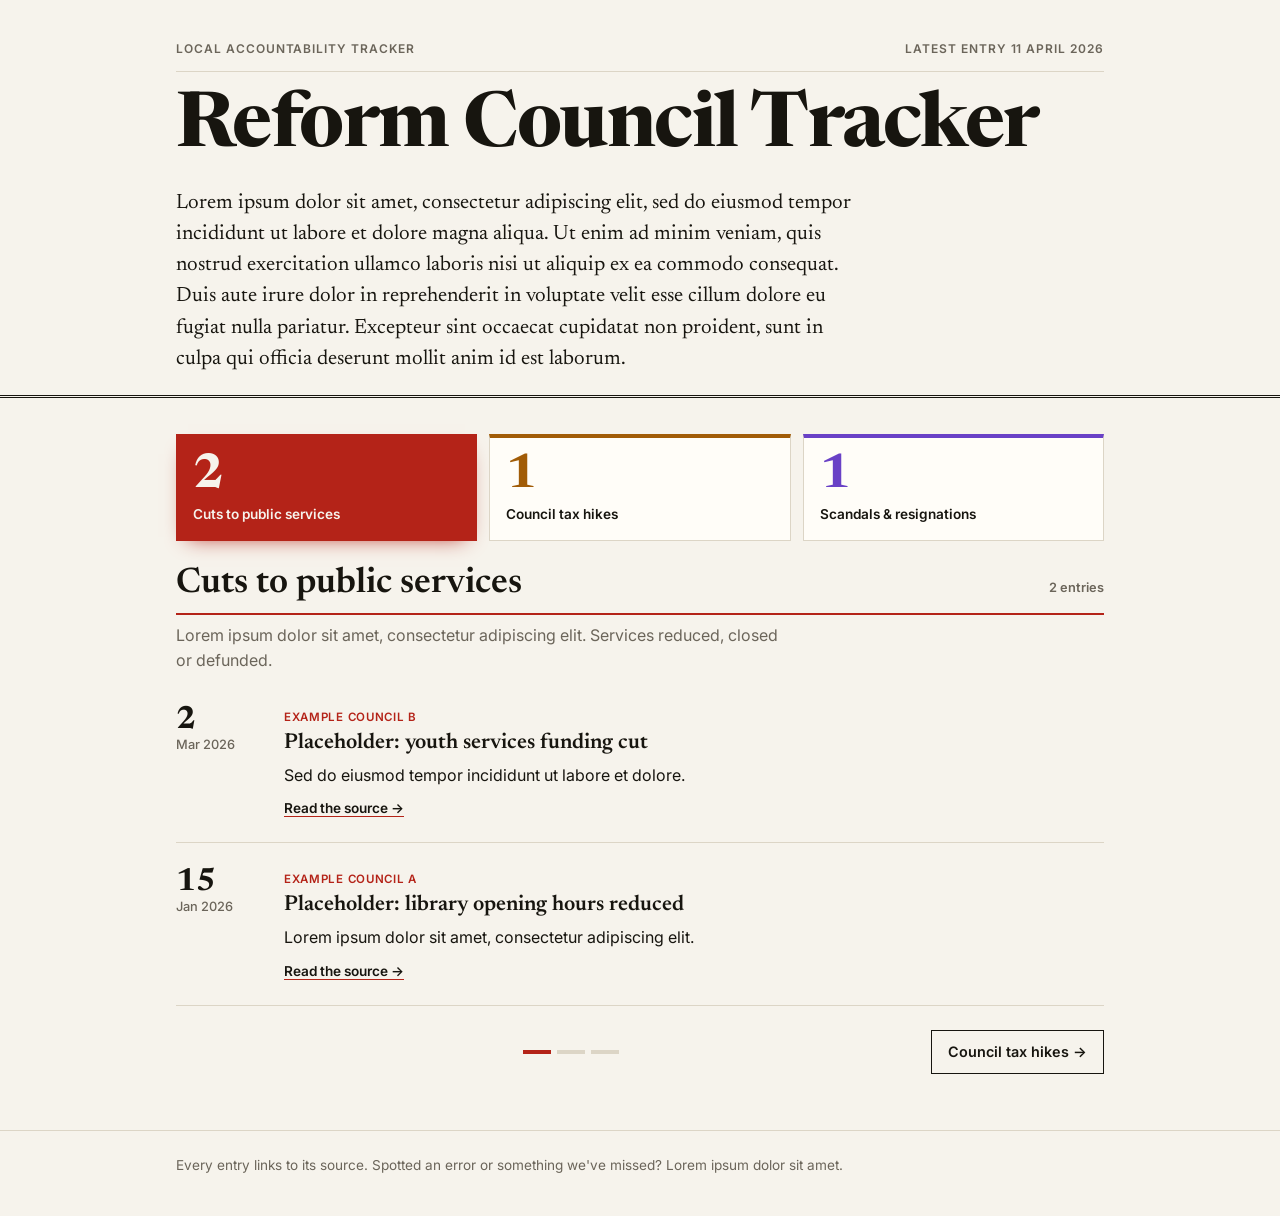
==== index.html @ 8f9bc6a5 "Add files via upload" ====
<!DOCTYPE html>
<html lang="en-GB">
<head>
  <meta charset="UTF-8">
  <meta name="viewport" content="width=device-width, initial-scale=1.0">
  <title>Reform Council Tracker</title>
  <meta name="description" content="Tracking decisions made by Reform-run councils across the UK.">
  <link rel="preconnect" href="https://fonts.googleapis.com">
  <link rel="preconnect" href="https://fonts.gstatic.com" crossorigin>
  <link href="https://fonts.googleapis.com/css2?family=Newsreader:opsz,wght@6..72,400;6..72,600;6..72,700&family=Inter:wght@400;500;600&display=swap" rel="stylesheet">
  <style>
    /* ---- Design tokens ------------------------------------------------- */
    :root {
      --paper:   #f6f3ec;
      --card:    #fffdf8;
      --ink:     #17150f;
      --muted:   #6b655a;
      --rule:    #dcd5c6;
      --cuts:    #b42318;
      --tax:     #a15c07;
      --scandal: #6941c6;
      --serif: 'Newsreader', Georgia, serif;
      --sans:  'Inter', system-ui, sans-serif;
      color-scheme: light;
    }
    @media (prefers-color-scheme: dark) {
      :root:not([data-theme="light"]) {
        --paper:   #13120f;
        --card:    #1c1a16;
        --ink:     #eeeae1;
        --muted:   #a39d90;
        --rule:    #34302a;
        --cuts:    #f97066;
        --tax:     #f5a524;
        --scandal: #a48afb;
        color-scheme: dark;
      }
    }
    :root[data-theme="dark"] {
      --paper:   #13120f;
      --card:    #1c1a16;
      --ink:     #eeeae1;
      --muted:   #a39d90;
      --rule:    #34302a;
      --cuts:    #f97066;
      --tax:     #f5a524;
      --scandal: #a48afb;
      color-scheme: dark;
    }

    /* ---- Base ---------------------------------------------------------- */
    * { box-sizing: border-box; }
    body {
      margin: 0;
      background: var(--paper);
      color: var(--ink);
      font-family: var(--sans);
      font-size: 16px;
      line-height: 1.55;
      -webkit-font-smoothing: antialiased;
    }
    a { color: inherit; }
    .wrap { max-width: 960px; margin: 0 auto; padding: 0 16px; }

    /* ---- Masthead & intro ---------------------------------------------- */
    .masthead {
      border-bottom: 3px double var(--ink);
      padding: 40px 0 20px;
    }
    .kicker {
      display: flex; justify-content: space-between; gap: 12px; flex-wrap: wrap;
      font-size: 0.75rem; font-weight: 600; letter-spacing: 0.08em; text-transform: uppercase;
      color: var(--muted);
      border-bottom: 1px solid var(--rule);
      padding-bottom: 12px; margin-bottom: 20px;
    }
    h1 {
      font-family: var(--serif);
      font-weight: 700;
      font-size: clamp(2.5rem, 8vw, 4.75rem);
      line-height: 0.95;
      letter-spacing: -0.02em;
      margin: 0;
    }
    .intro {
      font-family: var(--serif);
      font-size: clamp(1.1rem, 2.4vw, 1.3rem);
      line-height: 1.5;
      max-width: 62ch;
      margin: 24px 0 0;
    }

    /* ---- Section cards (tabs) ------------------------------------------ */
    #tracker { padding: 36px 0 56px; }
    .tabs {
      display: grid;
      grid-template-columns: repeat(3, 1fr);
      gap: 12px;
      margin-bottom: 24px;
    }
    .tab {
      --accent: var(--ink);
      appearance: none;
      text-align: left;
      font: inherit;
      color: var(--ink);
      background: var(--card);
      border: 1px solid var(--rule);
      border-top: 4px solid var(--accent);
      padding: 14px 16px 16px;
      cursor: pointer;
      transition: transform 0.15s ease, box-shadow 0.15s ease, background 0.15s ease;
    }
    .tab:hover { transform: translateY(-2px); }
    .tab:focus-visible { outline: 2px solid var(--accent); outline-offset: 2px; }
    .tab .count {
      display: block;
      font-family: var(--serif);
      font-size: clamp(2rem, 6vw, 3rem);
      font-weight: 700;
      line-height: 1;
      color: var(--accent);
    }
    .tab .label {
      display: block;
      margin-top: 6px;
      font-size: 0.85rem;
      font-weight: 600;
      line-height: 1.3;
    }
    .tab[aria-selected="true"] {
      background: var(--accent);
      border-color: var(--accent);
      color: var(--paper);
      box-shadow: 0 8px 20px -12px var(--accent);
    }
    .tab[aria-selected="true"] .count { color: var(--paper); }

    [data-section="cuts"]    { --accent: var(--cuts); }
    [data-section="tax"]     { --accent: var(--tax); }
    [data-section="scandal"] { --accent: var(--scandal); }

    /* ---- Slider -------------------------------------------------------- */
    .slider {
      overflow: hidden;
      transition: height 0.35s ease;
    }
    .track {
      display: flex;
      align-items: flex-start;
      transition: transform 0.45s cubic-bezier(0.22, 1, 0.36, 1);
    }
    .panel { flex: 0 0 100%; min-width: 0; }

    .panel-head {
      display: flex; align-items: baseline; justify-content: space-between; gap: 16px;
      border-bottom: 2px solid var(--accent);
      padding-bottom: 10px;
      margin-bottom: 8px;
    }
    .panel-head h2 {
      font-family: var(--serif);
      font-size: clamp(1.6rem, 4vw, 2.2rem);
      font-weight: 600;
      line-height: 1.1;
      margin: 0;
    }
    .panel-head .n {
      font-size: 0.8rem; font-weight: 600; color: var(--muted); white-space: nowrap;
    }
    .panel-desc { color: var(--muted); max-width: 62ch; margin: 0 0 8px; }

    /* ---- Entries ------------------------------------------------------- */
    .entries { list-style: none; padding: 0; margin: 0; }
    .entry {
      display: grid;
      grid-template-columns: 88px 1fr;
      gap: 20px;
      padding: 22px 0;
      border-bottom: 1px solid var(--rule);
    }
    .date { font-family: var(--serif); line-height: 1.1; }
    .date .d { display: block; font-size: 2rem; font-weight: 700; }
    .date .my { display: block; font-size: 0.8rem; color: var(--muted); font-family: var(--sans); font-weight: 500; }
    .tag {
      display: inline-block;
      font-size: 0.72rem; font-weight: 600; letter-spacing: 0.06em; text-transform: uppercase;
      color: var(--accent);
      margin-bottom: 4px;
    }
    .entry h3 {
      font-family: var(--serif);
      font-size: 1.35rem;
      font-weight: 600;
      line-height: 1.2;
      margin: 0 0 6px;
    }
    .entry p { margin: 0 0 8px; max-width: 62ch; }
    .source {
      font-size: 0.85rem; font-weight: 600;
      text-decoration: none;
      border-bottom: 1px solid var(--accent);
    }
    .source:hover { color: var(--accent); }
    .empty { color: var(--muted); font-style: italic; padding: 24px 0; }

    /* ---- Controls ------------------------------------------------------ */
    .controls {
      display: flex; justify-content: space-between; align-items: center; gap: 12px;
      margin-top: 24px;
    }
    .nav {
      appearance: none; font: inherit; font-size: 0.9rem; font-weight: 600;
      color: var(--ink); background: none;
      border: 1px solid var(--ink);
      padding: 10px 16px;
      cursor: pointer;
      max-width: 40%;
      white-space: nowrap; overflow: hidden; text-overflow: ellipsis;
      transition: background 0.15s ease, color 0.15s ease;
    }
    .nav:hover:not(:disabled) { background: var(--ink); color: var(--paper); }
    .nav:disabled { visibility: hidden; }
    .dots { display: flex; gap: 6px; }
    .dots span { width: 28px; height: 4px; background: var(--rule); transition: background 0.2s ease; }
    .dots span.active { background: var(--accent); }

    /* ---- Footer -------------------------------------------------------- */
    footer {
      border-top: 1px solid var(--rule);
      padding: 24px 0 40px;
      font-size: 0.85rem;
      color: var(--muted);
    }

    /* ---- Small screens ------------------------------------------------- */
    @media (max-width: 600px) {
      .masthead { padding-top: 24px; }
      .tabs { gap: 8px; }
      .tab { padding: 10px 10px 12px; }
      .tab .label { font-size: 0.75rem; }
      .entry { grid-template-columns: 1fr; gap: 6px; }
      .date .d, .date .my { display: inline; font-size: 0.8rem; font-family: var(--sans); font-weight: 600; color: var(--muted); }
      .date .d { margin-right: 0.25em; }
      .nav { font-size: 0.8rem; padding: 8px 12px; }
    }

    @media (prefers-reduced-motion: reduce) {
      .track, .slider, .tab { transition: none; }
    }
  </style>
</head>
<body>

  <header class="masthead">
    <div class="wrap">
      <div class="kicker">
        <span>Local accountability tracker</span>
        <span id="updated"></span>
      </div>
      <h1>Reform Council Tracker</h1>
      <p class="intro">Lorem ipsum dolor sit amet, consectetur adipiscing elit, sed do eiusmod tempor incididunt ut labore et dolore magna aliqua. Ut enim ad minim veniam, quis nostrud exercitation ullamco laboris nisi ut aliquip ex ea commodo consequat. Duis aute irure dolor in reprehenderit in voluptate velit esse cillum dolore eu fugiat nulla pariatur. Excepteur sint occaecat cupidatat non proident, sunt in culpa qui officia deserunt mollit anim id est laborum.</p>
    </div>
  </header>

  <main id="tracker">
    <div class="wrap">
      <div class="tabs" role="tablist" aria-label="Tracker categories"></div>

      <div class="slider" aria-live="polite">
        <div class="track"></div>
      </div>

      <div class="controls">
        <button type="button" class="nav" id="prev"></button>
        <div class="dots" aria-hidden="true"></div>
        <button type="button" class="nav" id="next"></button>
      </div>
    </div>
  </main>

  <footer>
    <div class="wrap">
      Every entry links to its source. Spotted an error or something we've missed? Lorem ipsum dolor sit amet.
    </div>
  </footer>

  <script src="data.js"></script>
  <script>
    // ---- Rendering --------------------------------------------------------
    const tabsEl   = document.querySelector('.tabs');
    const sliderEl = document.querySelector('.slider');
    const trackEl  = document.querySelector('.track');
    const dotsEl   = document.querySelector('.dots');
    const prevBtn  = document.getElementById('prev');
    const nextBtn  = document.getElementById('next');

    const parseDate = d => new Date(d + 'T00:00:00');
    const fmtDate = d => parseDate(d).toLocaleDateString('en-GB', { day: 'numeric', month: 'long', year: 'numeric' });
    const esc = s => String(s).replace(/[&<>"']/g, c => ({ '&':'&amp;','<':'&lt;','>':'&gt;','"':'&quot;',"'":'&#39;' }[c]));

    // "Latest entry" date in the masthead
    const allDates = SECTIONS.flatMap(s => s.entries.map(e => e.date)).sort();
    if (allDates.length) document.getElementById('updated').textContent = `Latest entry ${fmtDate(allDates.at(-1))}`;

    SECTIONS.forEach((s, i) => {
      const tab = document.createElement('button');
      tab.type = 'button';
      tab.className = 'tab';
      tab.role = 'tab';
      tab.id = `tab-${s.id}`;
      tab.dataset.section = s.id;
      tab.setAttribute('aria-controls', `panel-${s.id}`);
      tab.innerHTML = `<span class="count">${s.entries.length}</span><span class="label">${esc(s.label)}</span>`;
      tab.addEventListener('click', () => goTo(i));
      tabsEl.appendChild(tab);

      const sorted = [...s.entries].sort((a, b) => b.date.localeCompare(a.date));
      const panel = document.createElement('section');
      panel.className = 'panel';
      panel.role = 'tabpanel';
      panel.id = `panel-${s.id}`;
      panel.dataset.section = s.id;
      panel.setAttribute('aria-labelledby', tab.id);
      panel.innerHTML = `
        <div class="panel-head">
          <h2>${esc(s.label)}</h2>
          <span class="n">${s.entries.length} ${s.entries.length === 1 ? 'entry' : 'entries'}</span>
        </div>
        ${s.description ? `<p class="panel-desc">${esc(s.description)}</p>` : ''}
        ${sorted.length ? `<ul class="entries">${sorted.map(e => {
          const d = parseDate(e.date);
          return `
          <li class="entry">
            <time class="date" datetime="${esc(e.date)}">
              <span class="d">${d.getDate()}</span>
              <span class="my">${d.toLocaleDateString('en-GB', { month: 'short', year: 'numeric' })}</span>
            </time>
            <div>
              <span class="tag">${esc(e.council)}</span>
              <h3>${esc(e.title)}</h3>
              <p>${esc(e.summary)}</p>
              ${e.source ? `<a class="source" href="${esc(e.source)}" target="_blank" rel="noopener">Read the source &rarr;</a>` : ''}
            </div>
          </li>`;
        }).join('')}</ul>` : '<p class="empty">No entries yet.</p>'}
      `;
      trackEl.appendChild(panel);

      dotsEl.appendChild(document.createElement('span'));
    });

    // ---- Slider logic -----------------------------------------------------
    let current = 0;

    // Size the slider to the visible panel so short sections don't leave a gap
    function fitHeight() {
      sliderEl.style.height = trackEl.children[current].offsetHeight + 'px';
    }

    function goTo(i, { scroll = false } = {}) {
      current = Math.max(0, Math.min(SECTIONS.length - 1, i));
      const s = SECTIONS[current];
      trackEl.style.transform = `translateX(-${current * 100}%)`;
      document.querySelector('.controls').dataset.section = s.id;

      [...tabsEl.children].forEach((t, j) => {
        t.setAttribute('aria-selected', j === current);
        t.tabIndex = j === current ? 0 : -1;
      });
      [...trackEl.children].forEach((p, j) => p.inert = j !== current);
      [...dotsEl.children].forEach((d, j) => d.classList.toggle('active', j === current));

      const prev = SECTIONS[current - 1], next = SECTIONS[current + 1];
      prevBtn.disabled = !prev;
      nextBtn.disabled = !next;
      prevBtn.innerHTML = prev ? `&larr; ${esc(prev.label)}` : '';
      nextBtn.innerHTML = next ? `${esc(next.label)} &rarr;` : '';

      fitHeight();
      if (scroll) tabsEl.scrollIntoView({ behavior: 'smooth', block: 'start' });
      history.replaceState(null, '', `#${s.id}`);
    }

    prevBtn.addEventListener('click', () => goTo(current - 1, { scroll: true }));
    nextBtn.addEventListener('click', () => goTo(current + 1, { scroll: true }));
    // Re-fit whenever any panel changes size (window resize, fonts loading, etc.)
    const ro = new ResizeObserver(fitHeight);
    [...trackEl.children].forEach(p => ro.observe(p));

    // Arrow keys when focus is on the tabs
    tabsEl.addEventListener('keydown', e => {
      if (e.key === 'ArrowRight') { goTo(current + 1); tabsEl.children[current].focus(); }
      if (e.key === 'ArrowLeft')  { goTo(current - 1); tabsEl.children[current].focus(); }
    });

    // Touch swipe (ignores mostly-vertical gestures so scrolling still works)
    let startX = null, startY = null;
    trackEl.addEventListener('touchstart', e => {
      startX = e.touches[0].clientX; startY = e.touches[0].clientY;
    }, { passive: true });
    trackEl.addEventListener('touchend', e => {
      if (startX === null) return;
      const dx = e.changedTouches[0].clientX - startX;
      const dy = e.changedTouches[0].clientY - startY;
      if (Math.abs(dx) > 50 && Math.abs(dx) > Math.abs(dy)) goTo(current + (dx < 0 ? 1 : -1));
      startX = null;
    });

    // Deep link support: index.html#tax opens that section
    const start = SECTIONS.findIndex(s => s.id === location.hash.slice(1));
    goTo(start === -1 ? 0 : start);
  </script>
</body>
</html>
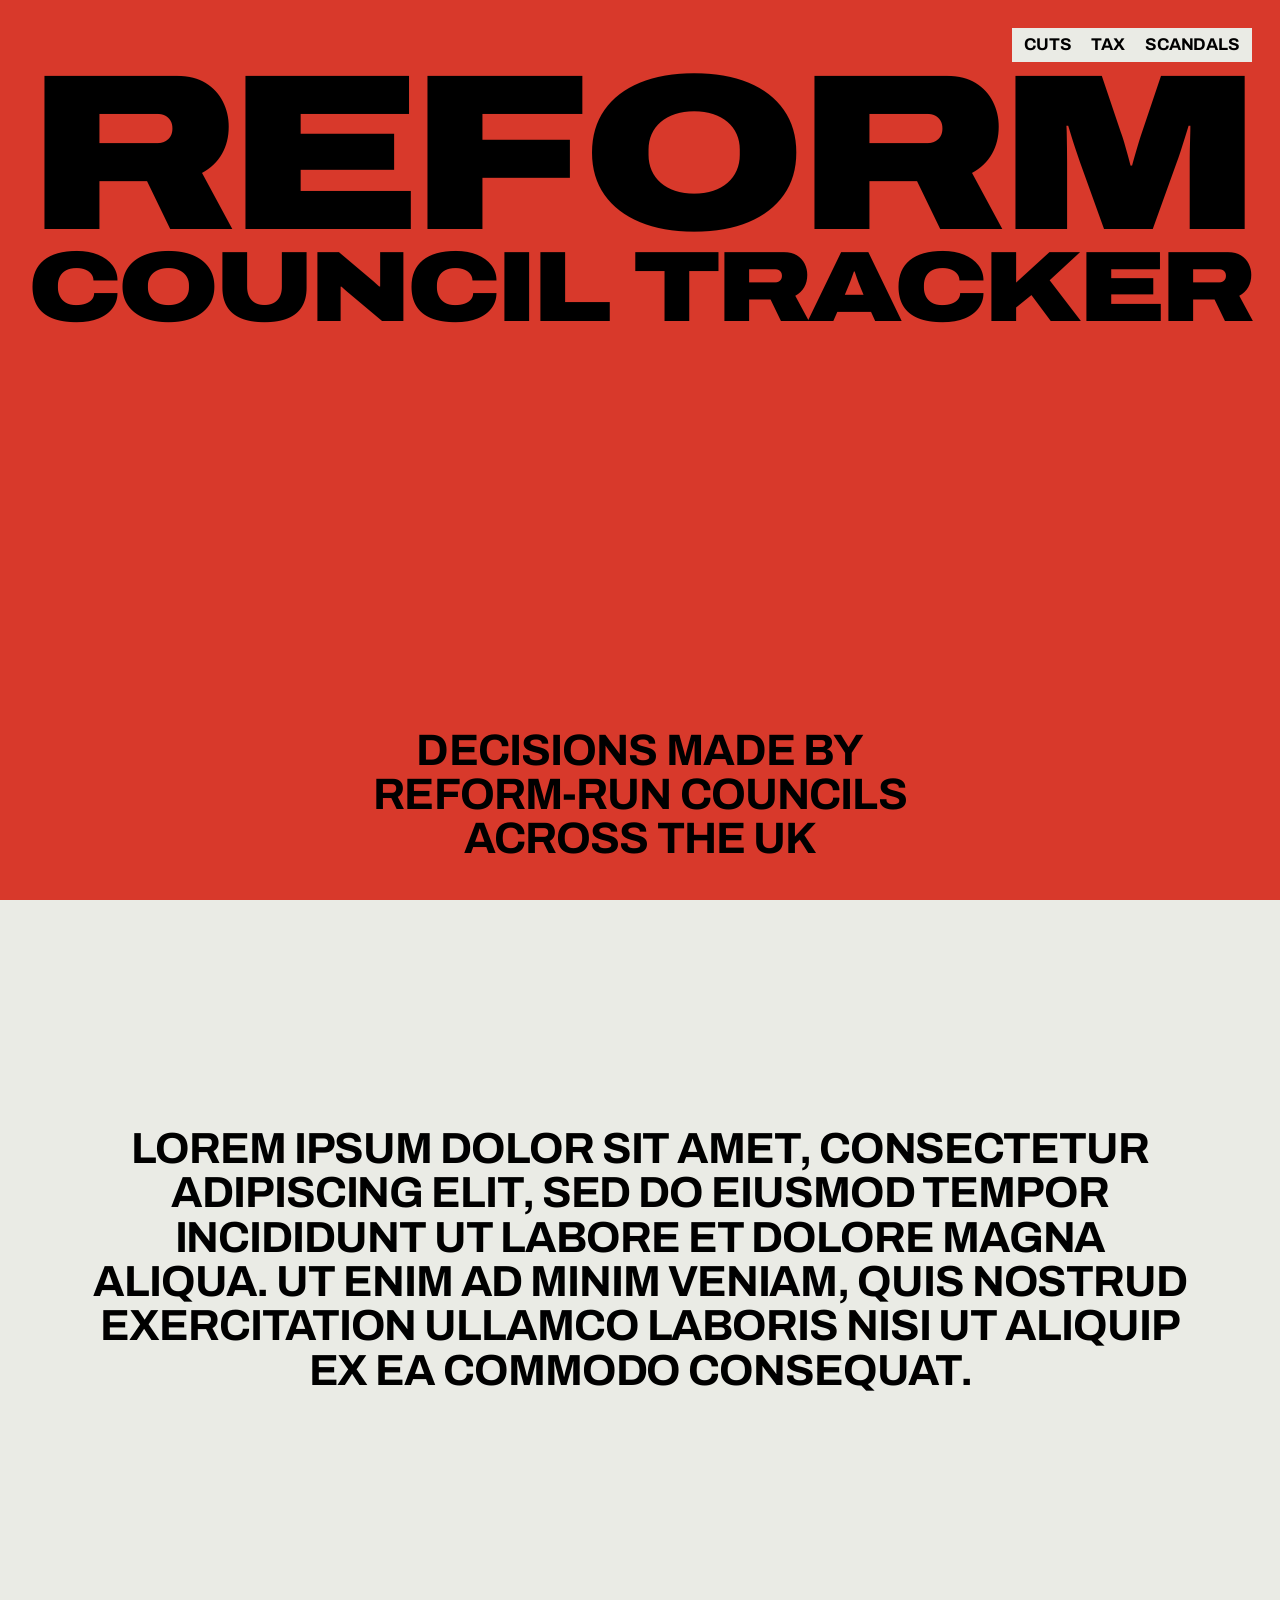
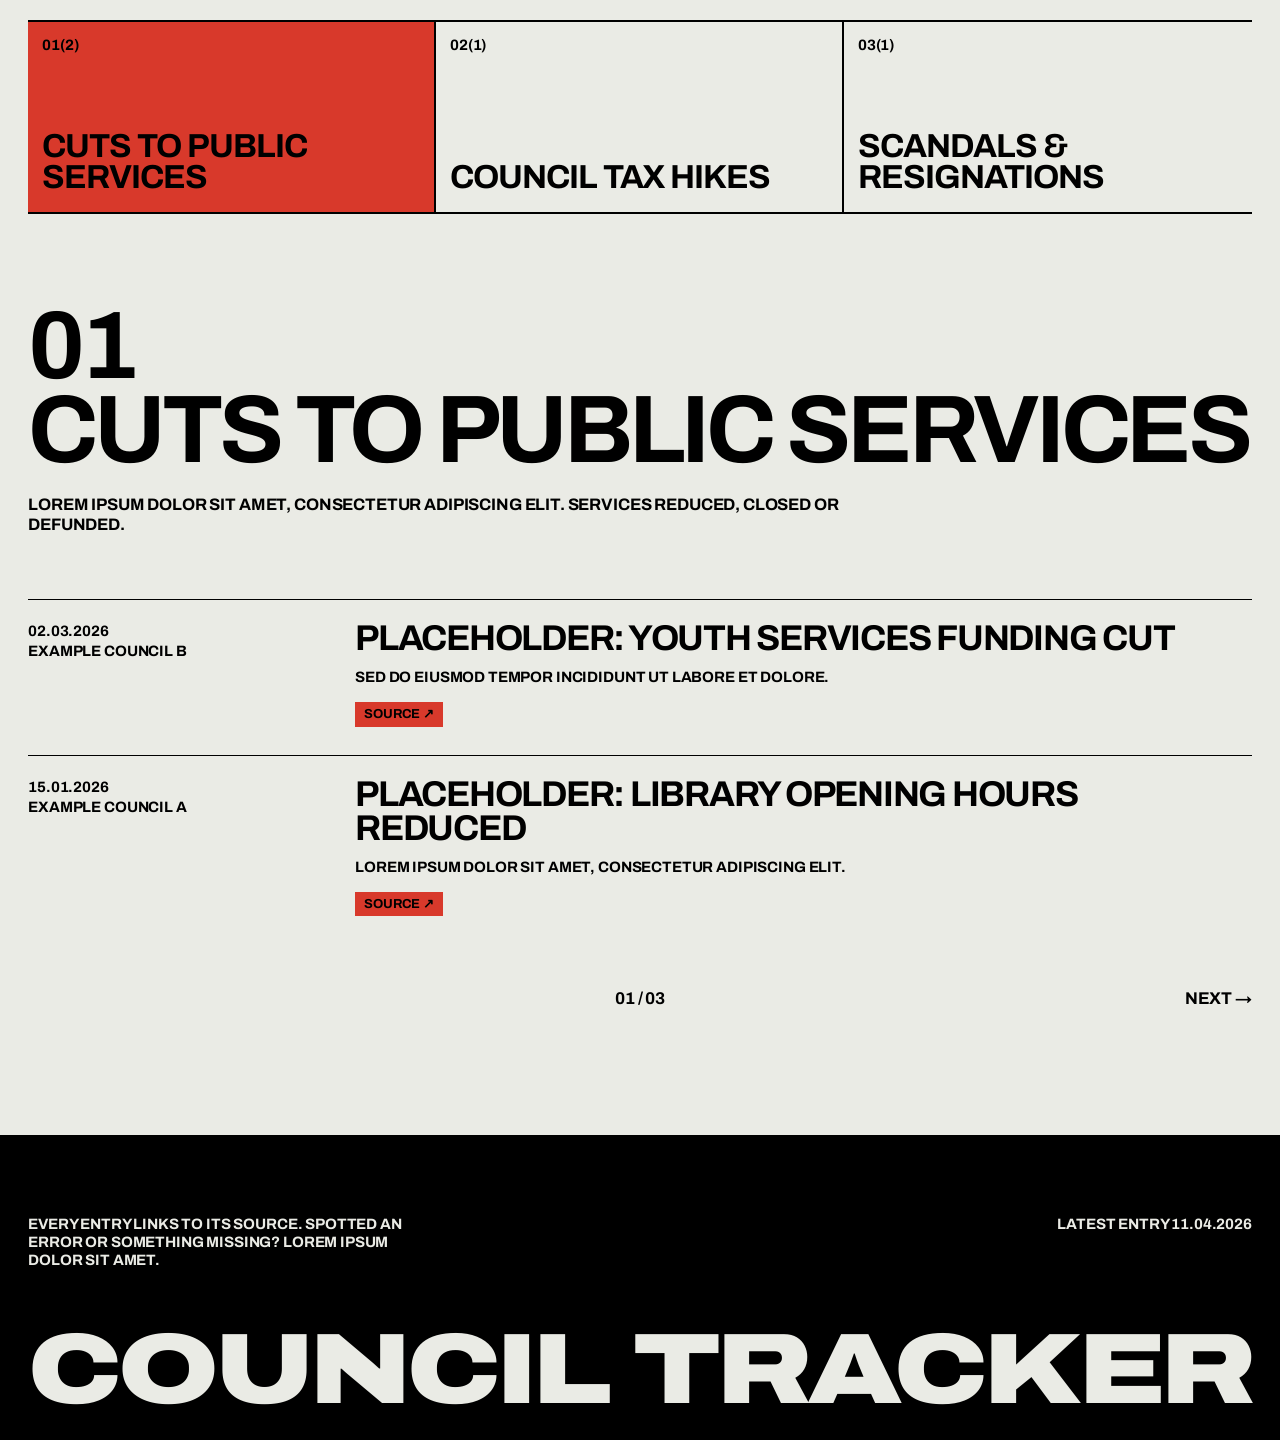
==== commit 2bc21f66: "Add files via upload" ====
--- a/index.html
+++ b/index.html
@@ -7,303 +7,294 @@
   <meta name="description" content="Tracking decisions made by Reform-run councils across the UK.">
   <link rel="preconnect" href="https://fonts.googleapis.com">
   <link rel="preconnect" href="https://fonts.gstatic.com" crossorigin>
-  <link href="https://fonts.googleapis.com/css2?family=Newsreader:opsz,wght@6..72,400;6..72,600;6..72,700&family=Inter:wght@400;500;600&display=swap" rel="stylesheet">
+  <link href="https://fonts.googleapis.com/css2?family=Archivo:wdth,wght@100..125,500..900&display=swap" rel="stylesheet">
   <style>
-    /* ---- Design tokens ------------------------------------------------- */
     :root {
-      --paper:   #f6f3ec;
-      --card:    #fffdf8;
-      --ink:     #17150f;
-      --muted:   #6b655a;
-      --rule:    #dcd5c6;
-      --cuts:    #b42318;
-      --tax:     #a15c07;
-      --scandal: #6941c6;
-      --serif: 'Newsreader', Georgia, serif;
-      --sans:  'Inter', system-ui, sans-serif;
-      color-scheme: light;
-    }
-    @media (prefers-color-scheme: dark) {
-      :root:not([data-theme="light"]) {
-        --paper:   #13120f;
-        --card:    #1c1a16;
-        --ink:     #eeeae1;
-        --muted:   #a39d90;
-        --rule:    #34302a;
-        --cuts:    #f97066;
-        --tax:     #f5a524;
-        --scandal: #a48afb;
-        color-scheme: dark;
-      }
-    }
-    :root[data-theme="dark"] {
-      --paper:   #13120f;
-      --card:    #1c1a16;
-      --ink:     #eeeae1;
-      --muted:   #a39d90;
-      --rule:    #34302a;
-      --cuts:    #f97066;
-      --tax:     #f5a524;
-      --scandal: #a48afb;
-      color-scheme: dark;
-    }
-
-    /* ---- Base ---------------------------------------------------------- */
+      --bg:     #eaebe5;
+      --ink:    #000;
+      --red:    #d8392b;
+      --yellow: #ecec3c;
+      --font:   'Archivo', Arial, Helvetica, sans-serif;
+      --pad:    clamp(16px, 2.2vw, 32px);
+    }
+
     * { box-sizing: border-box; }
+    html { scroll-behavior: smooth; }
     body {
       margin: 0;
-      background: var(--paper);
+      background: var(--bg);
       color: var(--ink);
-      font-family: var(--sans);
-      font-size: 16px;
-      line-height: 1.55;
+      font-family: var(--font);
+      font-weight: 700;
+      font-size: 15px;
+      line-height: 1.2;
+      text-transform: uppercase;
+      letter-spacing: -0.01em;
       -webkit-font-smoothing: antialiased;
     }
-    a { color: inherit; }
-    .wrap { max-width: 960px; margin: 0 auto; padding: 0 16px; }
-
-    /* ---- Masthead & intro ---------------------------------------------- */
-    .masthead {
-      border-bottom: 3px double var(--ink);
-      padding: 40px 0 20px;
-    }
-    .kicker {
-      display: flex; justify-content: space-between; gap: 12px; flex-wrap: wrap;
-      font-size: 0.75rem; font-weight: 600; letter-spacing: 0.08em; text-transform: uppercase;
-      color: var(--muted);
-      border-bottom: 1px solid var(--rule);
-      padding-bottom: 12px; margin-bottom: 20px;
-    }
-    h1 {
-      font-family: var(--serif);
-      font-weight: 700;
-      font-size: clamp(2.5rem, 8vw, 4.75rem);
-      line-height: 0.95;
+    a { color: inherit; text-decoration: none; }
+    button { font: inherit; text-transform: inherit; letter-spacing: inherit; color: inherit; }
+    p { margin: 0; }
+
+    /* Fit-to-width headline text (sized by JS) */
+    .fit { display: block; white-space: nowrap; line-height: 0.82; letter-spacing: -0.04em; }
+    .fit span { display: inline-block; }
+
+    /* ---- Fixed nav ----------------------------------------------------- */
+    .nav {
+      position: fixed; top: var(--pad); right: var(--pad); z-index: 10;
+      display: flex; gap: 20px;
+      font-size: 17px;
+      background: var(--bg);
+      padding: 7px 12px 6px;
+    }
+    .nav a:hover { text-decoration: underline; text-underline-offset: 3px; }
+
+    /* ---- Hero ---------------------------------------------------------- */
+    .hero {
+      min-height: 100svh;
+      background: var(--red);
+      display: flex; flex-direction: column; justify-content: space-between;
+      padding: var(--pad);
+      padding-top: calc(var(--pad) + 36px);
+    }
+    .hero h1 {
+      margin: 0;
+      font-weight: 900;
+      font-stretch: 125%;
+    }
+    .hero .tagline {
+      text-align: center;
+      font-size: clamp(22px, 3.6vw, 44px);
+      line-height: 1;
       letter-spacing: -0.02em;
-      margin: 0;
-    }
+      padding-bottom: 12px;
+      max-width: 16em; margin: 0 auto;
+      text-wrap: balance;
+    }
+    .hero .narrow { display: none; }
+
+    /* ---- Intro --------------------------------------------------------- */
     .intro {
-      font-family: var(--serif);
-      font-size: clamp(1.1rem, 2.4vw, 1.3rem);
-      line-height: 1.5;
-      max-width: 62ch;
-      margin: 24px 0 0;
-    }
-
-    /* ---- Section cards (tabs) ------------------------------------------ */
-    #tracker { padding: 36px 0 56px; }
+      min-height: 80svh;
+      display: flex; align-items: center; justify-content: center;
+      padding: 120px var(--pad);
+    }
+    .intro p {
+      max-width: 1100px;
+      text-align: center;
+      font-size: clamp(22px, 3.4vw, 46px);
+      line-height: 1.02;
+      letter-spacing: -0.025em;
+    }
+
+    /* ---- Tracker tabs -------------------------------------------------- */
+    #tracker { padding: 0 var(--pad) 120px; scroll-margin-top: 80px; }
     .tabs {
       display: grid;
       grid-template-columns: repeat(3, 1fr);
-      gap: 12px;
-      margin-bottom: 24px;
+      border-top: 2px solid var(--ink);
     }
     .tab {
-      --accent: var(--ink);
-      appearance: none;
+      appearance: none; background: none; border: 0; cursor: pointer;
       text-align: left;
-      font: inherit;
-      color: var(--ink);
-      background: var(--card);
-      border: 1px solid var(--rule);
-      border-top: 4px solid var(--accent);
-      padding: 14px 16px 16px;
-      cursor: pointer;
-      transition: transform 0.15s ease, box-shadow 0.15s ease, background 0.15s ease;
-    }
-    .tab:hover { transform: translateY(-2px); }
-    .tab:focus-visible { outline: 2px solid var(--accent); outline-offset: 2px; }
-    .tab .count {
-      display: block;
-      font-family: var(--serif);
-      font-size: clamp(2rem, 6vw, 3rem);
+      padding: 14px 14px 18px;
+      border-right: 2px solid var(--ink);
+      display: flex; flex-direction: column; justify-content: space-between; gap: 40px;
+      min-height: 190px;
+      transition: background 0.2s ease, color 0.2s ease;
+    }
+    .tab:last-child { border-right: 0; }
+    .tab .top { display: flex; justify-content: space-between; font-size: 15px; }
+    .tab .label {
+      font-size: clamp(22px, 2.6vw, 38px);
+      line-height: 0.95;
+      letter-spacing: -0.03em;
+    }
+    .tab:hover { background: rgba(0,0,0,0.06); }
+    .tab:focus-visible { outline: 2px solid var(--ink); outline-offset: -6px; }
+    .tab[aria-selected="true"] { background: var(--accent); color: var(--on-accent); }
+
+    [data-section="cuts"]    { --accent: var(--red);    --on-accent: var(--ink); }
+    [data-section="tax"]     { --accent: var(--yellow); --on-accent: var(--ink); }
+    [data-section="scandal"] { --accent: var(--ink);    --on-accent: var(--bg); }
+
+    /* ---- Slider -------------------------------------------------------- */
+    .slider { overflow: hidden; border-top: 2px solid var(--ink); transition: height 0.4s ease; }
+    .track { display: flex; align-items: flex-start; transition: transform 0.6s cubic-bezier(0.7, 0, 0.2, 1); }
+    .panel { flex: 0 0 100%; min-width: 0; padding-top: 90px; }
+
+    .panel-head { margin-bottom: 64px; }
+    .panel-head .num, .panel-head h2 {
+      font-size: clamp(48px, 7.5vw, 112px);
+      line-height: 0.88;
+      letter-spacing: -0.045em;
+      margin: 0;
       font-weight: 700;
-      line-height: 1;
-      color: var(--accent);
-    }
-    .tab .label {
-      display: block;
-      margin-top: 6px;
-      font-size: 0.85rem;
-      font-weight: 600;
-      line-height: 1.3;
-    }
-    .tab[aria-selected="true"] {
-      background: var(--accent);
-      border-color: var(--accent);
-      color: var(--paper);
-      box-shadow: 0 8px 20px -12px var(--accent);
-    }
-    .tab[aria-selected="true"] .count { color: var(--paper); }
-
-    [data-section="cuts"]    { --accent: var(--cuts); }
-    [data-section="tax"]     { --accent: var(--tax); }
-    [data-section="scandal"] { --accent: var(--scandal); }
-
-    /* ---- Slider -------------------------------------------------------- */
-    .slider {
-      overflow: hidden;
-      transition: height 0.35s ease;
-    }
-    .track {
-      display: flex;
-      align-items: flex-start;
-      transition: transform 0.45s cubic-bezier(0.22, 1, 0.36, 1);
-    }
-    .panel { flex: 0 0 100%; min-width: 0; }
-
-    .panel-head {
-      display: flex; align-items: baseline; justify-content: space-between; gap: 16px;
-      border-bottom: 2px solid var(--accent);
-      padding-bottom: 10px;
-      margin-bottom: 8px;
-    }
-    .panel-head h2 {
-      font-family: var(--serif);
-      font-size: clamp(1.6rem, 4vw, 2.2rem);
-      font-weight: 600;
-      line-height: 1.1;
-      margin: 0;
-    }
-    .panel-head .n {
-      font-size: 0.8rem; font-weight: 600; color: var(--muted); white-space: nowrap;
-    }
-    .panel-desc { color: var(--muted); max-width: 62ch; margin: 0 0 8px; }
+    }
+    .panel-desc { margin-top: 22px; max-width: 900px; font-size: clamp(15px, 1.3vw, 18px); }
 
     /* ---- Entries ------------------------------------------------------- */
-    .entries { list-style: none; padding: 0; margin: 0; }
+    .entries { list-style: none; margin: 0; padding: 0; }
     .entry {
       display: grid;
-      grid-template-columns: 88px 1fr;
-      gap: 20px;
-      padding: 22px 0;
-      border-bottom: 1px solid var(--rule);
-    }
-    .date { font-family: var(--serif); line-height: 1.1; }
-    .date .d { display: block; font-size: 2rem; font-weight: 700; }
-    .date .my { display: block; font-size: 0.8rem; color: var(--muted); font-family: var(--sans); font-weight: 500; }
-    .tag {
+      grid-template-columns: 1fr 3fr;
+      gap: var(--pad);
+      padding: 22px 0 28px;
+      border-top: 1px solid var(--ink);
+    }
+    .entry:last-child { border-bottom: 1px solid var(--ink); }
+    .meta { display: flex; flex-direction: column; gap: 2px; font-size: 15px; }
+    .entry h3 {
+      margin: 0 0 12px;
+      font-size: clamp(24px, 2.8vw, 42px);
+      line-height: 0.95;
+      letter-spacing: -0.035em;
+      font-weight: 700;
+    }
+    .entry p { max-width: 70ch; font-size: 15px; margin-bottom: 16px; }
+    .source {
       display: inline-block;
-      font-size: 0.72rem; font-weight: 600; letter-spacing: 0.06em; text-transform: uppercase;
-      color: var(--accent);
-      margin-bottom: 4px;
-    }
-    .entry h3 {
-      font-family: var(--serif);
-      font-size: 1.35rem;
-      font-weight: 600;
-      line-height: 1.2;
-      margin: 0 0 6px;
-    }
-    .entry p { margin: 0 0 8px; max-width: 62ch; }
-    .source {
-      font-size: 0.85rem; font-weight: 600;
-      text-decoration: none;
-      border-bottom: 1px solid var(--accent);
-    }
-    .source:hover { color: var(--accent); }
-    .empty { color: var(--muted); font-style: italic; padding: 24px 0; }
+      font-size: 13px;
+      background: var(--accent); color: var(--on-accent);
+      padding: 5px 9px 4px;
+    }
+    .source:hover { background: var(--ink); color: var(--bg); }
+    .empty { padding: 28px 0; border-top: 1px solid var(--ink); }
 
     /* ---- Controls ------------------------------------------------------ */
     .controls {
-      display: flex; justify-content: space-between; align-items: center; gap: 12px;
-      margin-top: 24px;
-    }
-    .nav {
-      appearance: none; font: inherit; font-size: 0.9rem; font-weight: 600;
-      color: var(--ink); background: none;
-      border: 1px solid var(--ink);
-      padding: 10px 16px;
-      cursor: pointer;
-      max-width: 40%;
-      white-space: nowrap; overflow: hidden; text-overflow: ellipsis;
-      transition: background 0.15s ease, color 0.15s ease;
-    }
-    .nav:hover:not(:disabled) { background: var(--ink); color: var(--paper); }
-    .nav:disabled { visibility: hidden; }
-    .dots { display: flex; gap: 6px; }
-    .dots span { width: 28px; height: 4px; background: var(--rule); transition: background 0.2s ease; }
-    .dots span.active { background: var(--accent); }
+      display: grid; grid-template-columns: 1fr auto 1fr; align-items: center;
+      margin-top: 40px;
+      font-size: 17px;
+    }
+    .controls button { appearance: none; background: none; border: 0; padding: 6px 0; cursor: pointer; }
+    .controls button:hover:not(:disabled) { text-decoration: underline; text-underline-offset: 3px; }
+    .controls button:disabled { visibility: hidden; }
+    #prev { justify-self: start; }
+    #next { justify-self: end; }
+    .counter { font-variant-numeric: tabular-nums; }
 
     /* ---- Footer -------------------------------------------------------- */
     footer {
-      border-top: 1px solid var(--rule);
-      padding: 24px 0 40px;
-      font-size: 0.85rem;
-      color: var(--muted);
-    }
+      background: var(--ink); color: var(--bg);
+      padding: var(--pad);
+      padding-top: 80px;
+    }
+    footer .row {
+      display: flex; justify-content: space-between; gap: 24px; flex-wrap: wrap;
+      margin-bottom: 60px;
+      font-size: 15px;
+    }
+    footer .row p { max-width: 46ch; }
+    footer .fit { font-weight: 900; font-stretch: 125%; }
 
     /* ---- Small screens ------------------------------------------------- */
-    @media (max-width: 600px) {
-      .masthead { padding-top: 24px; }
-      .tabs { gap: 8px; }
-      .tab { padding: 10px 10px 12px; }
-      .tab .label { font-size: 0.75rem; }
-      .entry { grid-template-columns: 1fr; gap: 6px; }
-      .date .d, .date .my { display: inline; font-size: 0.8rem; font-family: var(--sans); font-weight: 600; color: var(--muted); }
-      .date .d { margin-right: 0.25em; }
-      .nav { font-size: 0.8rem; padding: 8px 12px; }
+    @media (max-width: 720px) {
+      body { font-size: 14px; }
+      .hero .wide { display: none; }
+      .hero .narrow { display: block; }
+      .nav { gap: 14px; font-size: 14px; }
+      .tabs { grid-template-columns: 1fr; }
+      .tab { border-right: 0; border-bottom: 2px solid var(--ink); min-height: 0; gap: 18px; }
+      .tab:last-child { border-bottom: 0; }
+      .panel { padding-top: 56px; }
+      .panel-head { margin-bottom: 36px; }
+      .entry { grid-template-columns: 1fr; gap: 10px; }
+      .meta { flex-direction: row; gap: 12px; }
+      .controls { font-size: 14px; }
     }
 
     @media (prefers-reduced-motion: reduce) {
+      html { scroll-behavior: auto; }
       .track, .slider, .tab { transition: none; }
     }
   </style>
 </head>
 <body>
 
-  <header class="masthead">
-    <div class="wrap">
-      <div class="kicker">
-        <span>Local accountability tracker</span>
-        <span id="updated"></span>
-      </div>
-      <h1>Reform Council Tracker</h1>
-      <p class="intro">Lorem ipsum dolor sit amet, consectetur adipiscing elit, sed do eiusmod tempor incididunt ut labore et dolore magna aliqua. Ut enim ad minim veniam, quis nostrud exercitation ullamco laboris nisi ut aliquip ex ea commodo consequat. Duis aute irure dolor in reprehenderit in voluptate velit esse cillum dolore eu fugiat nulla pariatur. Excepteur sint occaecat cupidatat non proident, sunt in culpa qui officia deserunt mollit anim id est laborum.</p>
+  <nav class="nav" aria-label="Sections"></nav>
+
+  <header class="hero">
+    <h1 aria-label="Reform Council Tracker">
+      <span class="fit"><span>Reform</span></span>
+      <span class="fit wide"><span>Council Tracker</span></span>
+      <span class="fit narrow"><span>Council</span></span>
+      <span class="fit narrow"><span>Tracker</span></span>
+    </h1>
+    <p class="tagline">Decisions made by Reform&#8209;run councils across the UK</p>
+  </header>
+
+  <section class="intro">
+    <p>Lorem ipsum dolor sit amet, consectetur adipiscing elit, sed do eiusmod tempor incididunt ut labore et dolore magna aliqua. Ut enim ad minim veniam, quis nostrud exercitation ullamco laboris nisi ut aliquip ex ea commodo consequat.</p>
+  </section>
+
+  <main id="tracker">
+    <div class="tabs" role="tablist" aria-label="Tracker categories"></div>
+
+    <div class="slider" aria-live="polite">
+      <div class="track"></div>
     </div>
-  </header>
-
-  <main id="tracker">
-    <div class="wrap">
-      <div class="tabs" role="tablist" aria-label="Tracker categories"></div>
-
-      <div class="slider" aria-live="polite">
-        <div class="track"></div>
-      </div>
-
-      <div class="controls">
-        <button type="button" class="nav" id="prev"></button>
-        <div class="dots" aria-hidden="true"></div>
-        <button type="button" class="nav" id="next"></button>
-      </div>
+
+    <div class="controls">
+      <button type="button" id="prev"></button>
+      <span class="counter" aria-hidden="true"></span>
+      <button type="button" id="next"></button>
     </div>
   </main>
 
   <footer>
-    <div class="wrap">
-      Every entry links to its source. Spotted an error or something we've missed? Lorem ipsum dolor sit amet.
+    <div class="row">
+      <p>Every entry links to its source. Spotted an error or something missing? Lorem ipsum dolor sit amet.</p>
+      <p id="updated"></p>
     </div>
+    <span class="fit"><span>Council Tracker</span></span>
   </footer>
 
   <script src="data.js"></script>
   <script>
-    // ---- Rendering --------------------------------------------------------
+    // ---- Helpers ----------------------------------------------------------
     const tabsEl   = document.querySelector('.tabs');
     const sliderEl = document.querySelector('.slider');
     const trackEl  = document.querySelector('.track');
-    const dotsEl   = document.querySelector('.dots');
+    const navEl    = document.querySelector('.nav');
+    const counter  = document.querySelector('.counter');
     const prevBtn  = document.getElementById('prev');
     const nextBtn  = document.getElementById('next');
 
+    const pad2 = n => String(n).padStart(2, '0');
     const parseDate = d => new Date(d + 'T00:00:00');
-    const fmtDate = d => parseDate(d).toLocaleDateString('en-GB', { day: 'numeric', month: 'long', year: 'numeric' });
+    const dotDate = d => { const x = parseDate(d); return `${pad2(x.getDate())}.${pad2(x.getMonth() + 1)}.${x.getFullYear()}`; };
     const esc = s => String(s).replace(/[&<>"']/g, c => ({ '&':'&amp;','<':'&lt;','>':'&gt;','"':'&quot;',"'":'&#39;' }[c]));
 
-    // "Latest entry" date in the masthead
+    // Scale each .fit line so its text spans the full width of its container
+    function fitText() {
+      document.querySelectorAll('.fit').forEach(el => {
+        if (!el.offsetWidth) return; // hidden at this screen size
+        const inner = el.firstElementChild;
+        el.style.fontSize = '100px';
+        el.style.fontSize = (100 * el.clientWidth / inner.scrollWidth) + 'px';
+      });
+    }
+
+    // "Latest entry" date in the footer
     const allDates = SECTIONS.flatMap(s => s.entries.map(e => e.date)).sort();
-    if (allDates.length) document.getElementById('updated').textContent = `Latest entry ${fmtDate(allDates.at(-1))}`;
-
+    if (allDates.length) document.getElementById('updated').textContent = `Latest entry ${dotDate(allDates.at(-1))}`;
+
+    // ---- Rendering --------------------------------------------------------
     SECTIONS.forEach((s, i) => {
+      const n = pad2(i + 1);
+
+      const link = document.createElement('a');
+      link.href = `#${s.id}`;
+      link.textContent = s.navLabel || s.label.split(' ')[0];
+      link.addEventListener('click', e => {
+        e.preventDefault();
+        goTo(i);
+        document.getElementById('tracker').scrollIntoView();
+      });
+      navEl.appendChild(link);
+
       const tab = document.createElement('button');
       tab.type = 'button';
       tab.className = 'tab';
@@ -311,7 +302,9 @@
       tab.id = `tab-${s.id}`;
       tab.dataset.section = s.id;
       tab.setAttribute('aria-controls', `panel-${s.id}`);
-      tab.innerHTML = `<span class="count">${s.entries.length}</span><span class="label">${esc(s.label)}</span>`;
+      tab.innerHTML = `
+        <span class="top"><span>${n}</span><span>(${s.entries.length})</span></span>
+        <span class="label">${esc(s.label)}</span>`;
       tab.addEventListener('click', () => goTo(i));
       tabsEl.appendChild(tab);
 
@@ -324,30 +317,24 @@
       panel.setAttribute('aria-labelledby', tab.id);
       panel.innerHTML = `
         <div class="panel-head">
+          <p class="num">${n}</p>
           <h2>${esc(s.label)}</h2>
-          <span class="n">${s.entries.length} ${s.entries.length === 1 ? 'entry' : 'entries'}</span>
+          ${s.description ? `<p class="panel-desc">${esc(s.description)}</p>` : ''}
         </div>
-        ${s.description ? `<p class="panel-desc">${esc(s.description)}</p>` : ''}
-        ${sorted.length ? `<ul class="entries">${sorted.map(e => {
-          const d = parseDate(e.date);
-          return `
+        ${sorted.length ? `<ul class="entries">${sorted.map(e => `
           <li class="entry">
-            <time class="date" datetime="${esc(e.date)}">
-              <span class="d">${d.getDate()}</span>
-              <span class="my">${d.toLocaleDateString('en-GB', { month: 'short', year: 'numeric' })}</span>
-            </time>
+            <div class="meta">
+              <time datetime="${esc(e.date)}">${dotDate(e.date)}</time>
+              <span>${esc(e.council)}</span>
+            </div>
             <div>
-              <span class="tag">${esc(e.council)}</span>
               <h3>${esc(e.title)}</h3>
               <p>${esc(e.summary)}</p>
-              ${e.source ? `<a class="source" href="${esc(e.source)}" target="_blank" rel="noopener">Read the source &rarr;</a>` : ''}
+              ${e.source ? `<a class="source" href="${esc(e.source)}" target="_blank" rel="noopener">Source &nearr;</a>` : ''}
             </div>
-          </li>`;
-        }).join('')}</ul>` : '<p class="empty">No entries yet.</p>'}
+          </li>`).join('')}</ul>` : '<p class="empty">No entries yet.</p>'}
       `;
       trackEl.appendChild(panel);
-
-      dotsEl.appendChild(document.createElement('span'));
     });
 
     // ---- Slider logic -----------------------------------------------------
@@ -362,31 +349,35 @@
       current = Math.max(0, Math.min(SECTIONS.length - 1, i));
       const s = SECTIONS[current];
       trackEl.style.transform = `translateX(-${current * 100}%)`;
-      document.querySelector('.controls').dataset.section = s.id;
 
       [...tabsEl.children].forEach((t, j) => {
         t.setAttribute('aria-selected', j === current);
         t.tabIndex = j === current ? 0 : -1;
       });
       [...trackEl.children].forEach((p, j) => p.inert = j !== current);
-      [...dotsEl.children].forEach((d, j) => d.classList.toggle('active', j === current));
 
       const prev = SECTIONS[current - 1], next = SECTIONS[current + 1];
       prevBtn.disabled = !prev;
       nextBtn.disabled = !next;
-      prevBtn.innerHTML = prev ? `&larr; ${esc(prev.label)}` : '';
-      nextBtn.innerHTML = next ? `${esc(next.label)} &rarr;` : '';
+      prevBtn.innerHTML = prev ? `&larr; Prev` : '';
+      nextBtn.innerHTML = next ? `Next &rarr;` : '';
+      counter.textContent = `${pad2(current + 1)} / ${pad2(SECTIONS.length)}`;
 
       fitHeight();
-      if (scroll) tabsEl.scrollIntoView({ behavior: 'smooth', block: 'start' });
+      if (scroll) document.getElementById('tracker').scrollIntoView();
       history.replaceState(null, '', `#${s.id}`);
     }
 
     prevBtn.addEventListener('click', () => goTo(current - 1, { scroll: true }));
     nextBtn.addEventListener('click', () => goTo(current + 1, { scroll: true }));
+
     // Re-fit whenever any panel changes size (window resize, fonts loading, etc.)
     const ro = new ResizeObserver(fitHeight);
     [...trackEl.children].forEach(p => ro.observe(p));
+
+    window.addEventListener('resize', fitText);
+    fitText();
+    document.fonts?.ready.then(fitText);
 
     // Arrow keys when focus is on the tabs
     tabsEl.addEventListener('keydown', e => {
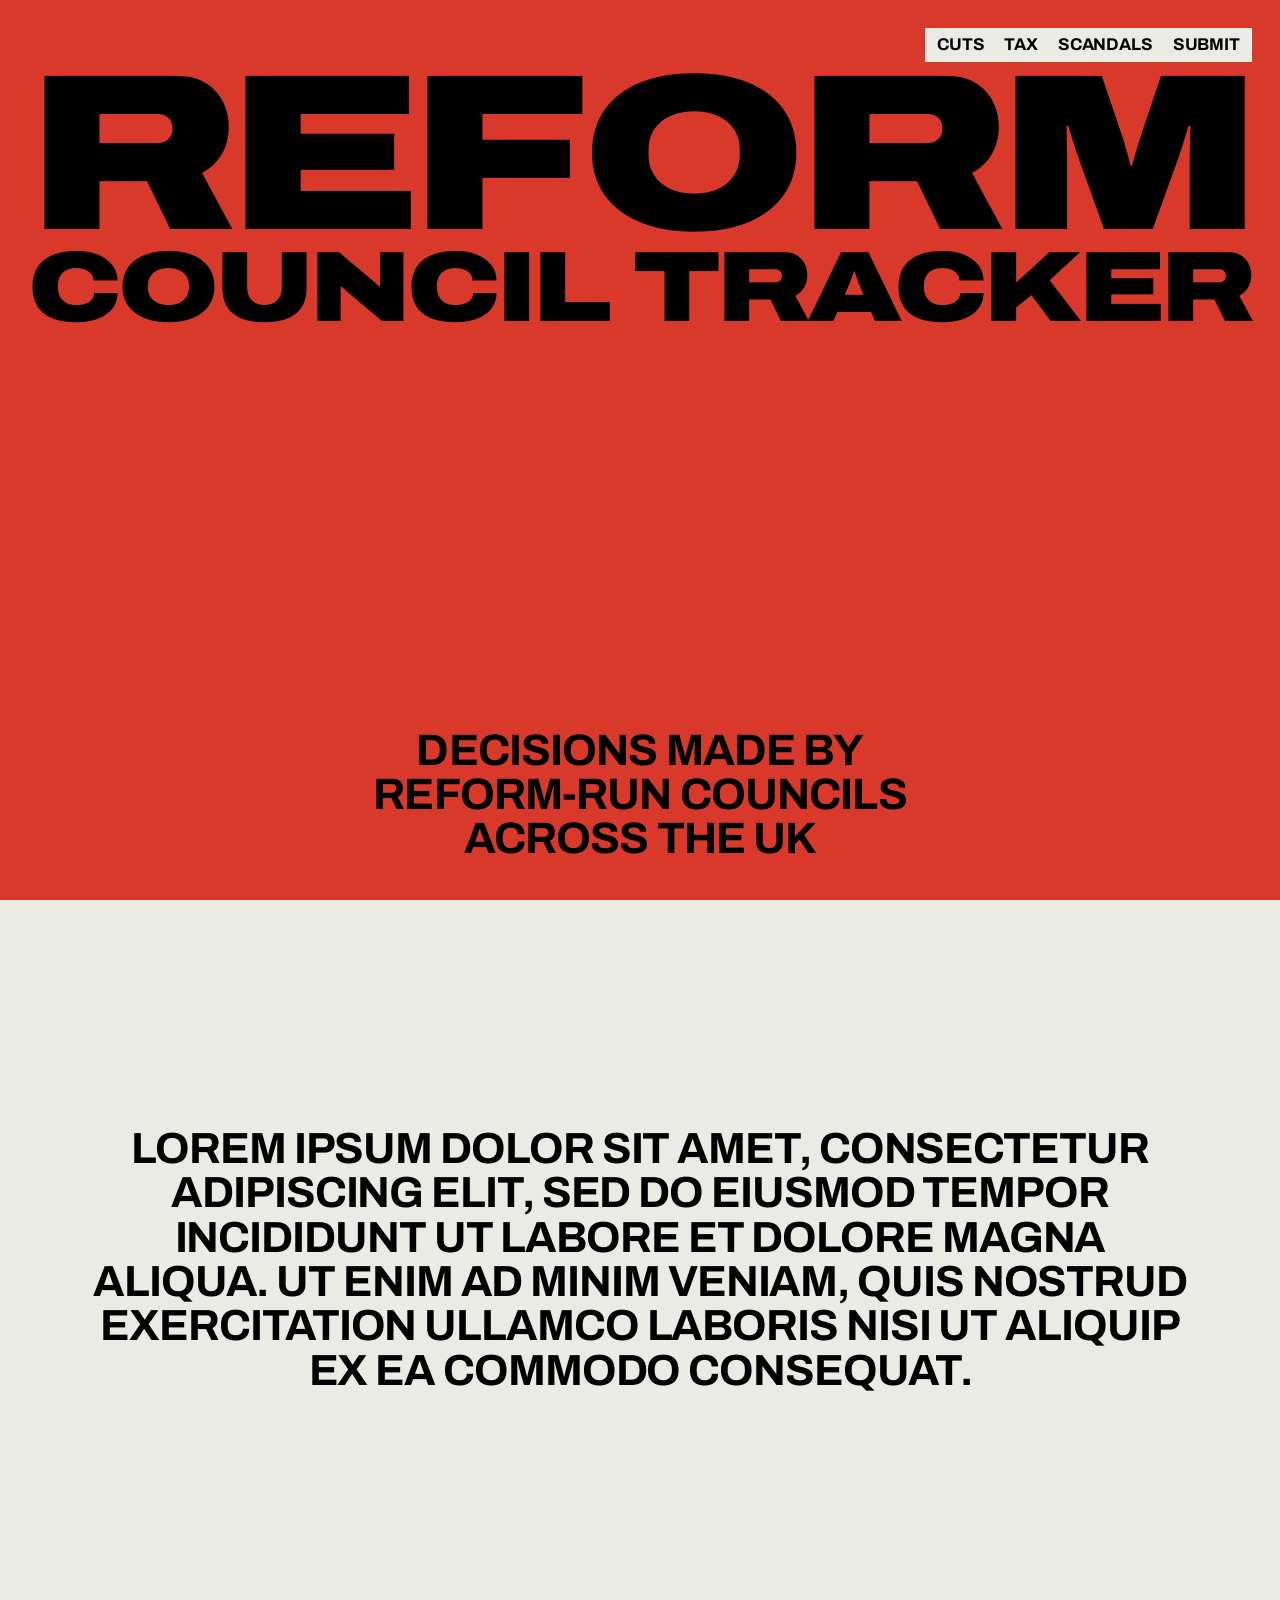
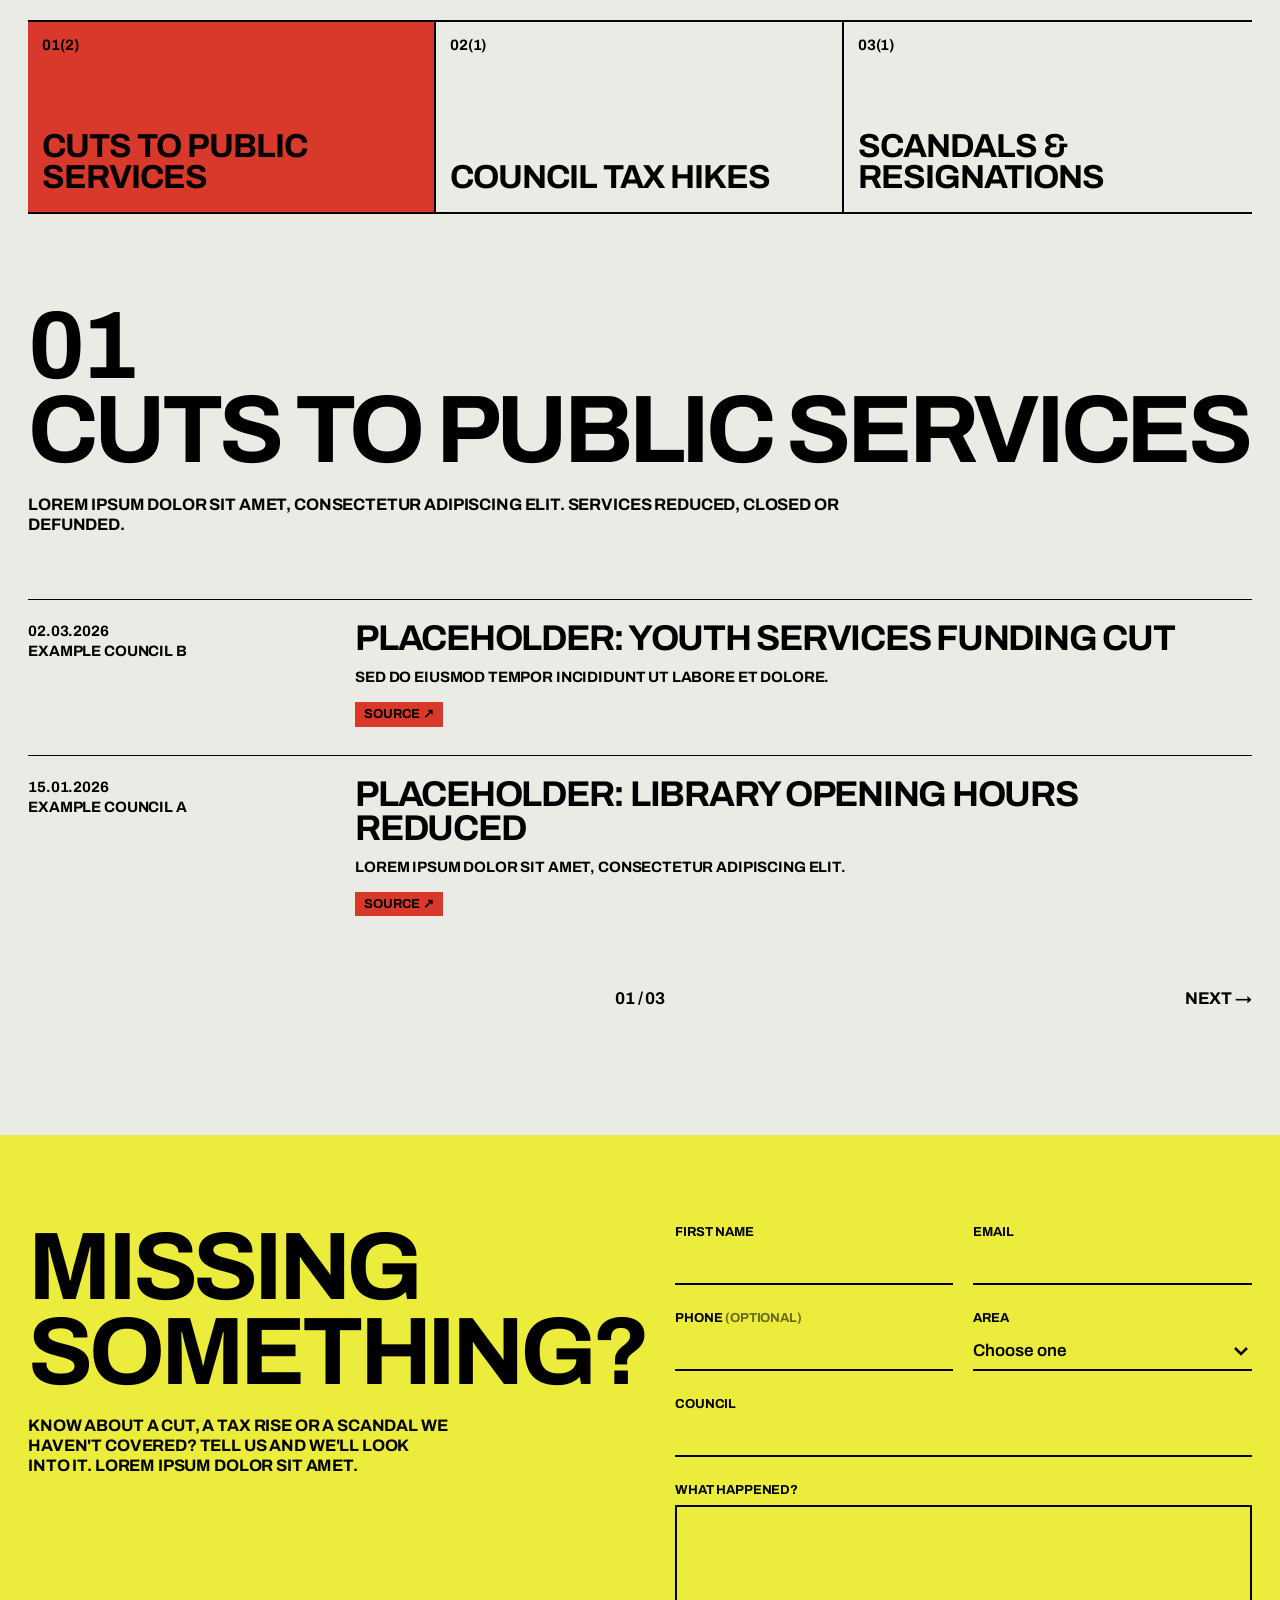
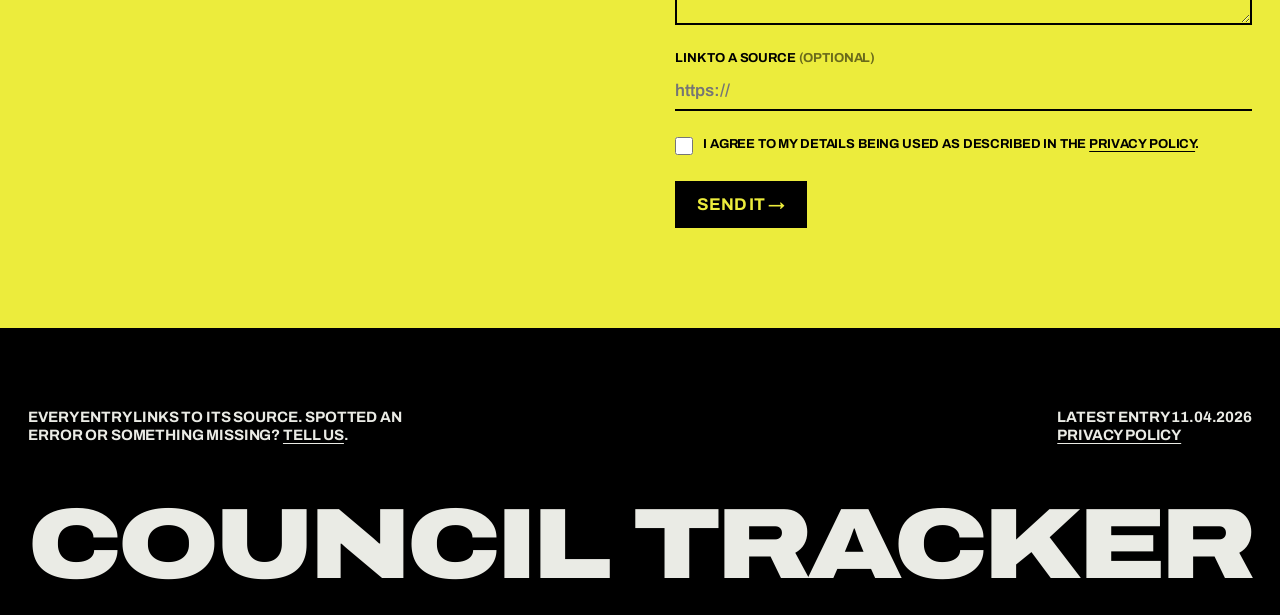
==== commit 60e2053b: "Add files via upload" ====
--- a/index.html
+++ b/index.html
@@ -187,7 +187,72 @@
       font-size: 15px;
     }
     footer .row p { max-width: 46ch; }
+    footer .row a { text-decoration: underline; text-underline-offset: 3px; }
     footer .fit { font-weight: 900; font-stretch: 125%; }
+
+    /* ---- Submit form --------------------------------------------------- */
+    #submit {
+      background: var(--yellow);
+      padding: 90px var(--pad) 100px;
+      scroll-margin-top: 0;
+    }
+    .submit-grid {
+      display: grid;
+      grid-template-columns: 1fr 1fr;
+      gap: var(--pad);
+      align-items: start;
+    }
+    #submit h2 {
+      margin: 0;
+      font-size: clamp(48px, 7.5vw, 112px);
+      line-height: 0.88;
+      letter-spacing: -0.045em;
+    }
+    .submit-intro { margin-top: 22px; max-width: 42ch; font-size: clamp(15px, 1.3vw, 18px); }
+
+    form { display: grid; grid-template-columns: 1fr 1fr; gap: 26px 20px; }
+    .field { display: flex; flex-direction: column; gap: 6px; }
+    .field.full { grid-column: 1 / -1; }
+    .field label { font-size: 13px; }
+    .field label .opt { opacity: 0.55; }
+    .field input, .field select, .field textarea {
+      appearance: none;
+      width: 100%;
+      font: inherit;
+      font-weight: 600;
+      font-size: 17px;
+      text-transform: none;
+      letter-spacing: 0;
+      color: var(--ink);
+      background: transparent;
+      border: 0;
+      border-bottom: 2px solid var(--ink);
+      border-radius: 0;
+      padding: 8px 0;
+    }
+    .field textarea { resize: vertical; min-height: 120px; border: 2px solid var(--ink); padding: 10px; }
+    .field select {
+      cursor: pointer;
+      padding-right: 28px;
+      background-image: url("data:image/svg+xml,%3Csvg xmlns='http://www.w3.org/2000/svg' width='14' height='9' viewBox='0 0 14 9'%3E%3Cpath d='M1 1l6 6 6-6' stroke='%23000' stroke-width='2.5' fill='none'/%3E%3C/svg%3E");
+      background-repeat: no-repeat;
+      background-position: right 4px center;
+    }
+    .field input:focus, .field select:focus, .field textarea:focus { outline: none; background-color: rgba(0,0,0,0.06); }
+    .consent { grid-column: 1 / -1; display: flex; gap: 10px; align-items: flex-start; font-size: 13px; }
+    .consent input { width: 18px; height: 18px; margin: 0; accent-color: var(--ink); flex: none; }
+    .consent a { text-decoration: underline; text-underline-offset: 3px; }
+    .form-foot { grid-column: 1 / -1; display: flex; align-items: center; gap: 20px; flex-wrap: wrap; }
+    .form-foot button {
+      appearance: none; border: 0; cursor: pointer;
+      background: var(--ink); color: var(--yellow);
+      font-size: 17px;
+      padding: 14px 22px 13px;
+      transition: background 0.15s ease, color 0.15s ease;
+    }
+    .form-foot button:hover { background: var(--red); color: var(--ink); }
+    .form-foot button:disabled { opacity: 0.5; cursor: default; }
+    .status { font-size: 13px; }
 
     /* ---- Small screens ------------------------------------------------- */
     @media (max-width: 720px) {
@@ -203,6 +268,9 @@
       .entry { grid-template-columns: 1fr; gap: 10px; }
       .meta { flex-direction: row; gap: 12px; }
       .controls { font-size: 14px; }
+      #submit { padding-top: 64px; padding-bottom: 72px; }
+      .submit-grid { grid-template-columns: 1fr; gap: 40px; }
+      form { grid-template-columns: 1fr; }
     }
 
     @media (prefers-reduced-motion: reduce) {
@@ -243,10 +311,62 @@
     </div>
   </main>
 
+  <section id="submit">
+    <div class="submit-grid">
+      <div>
+        <h2>Missing<br>something?</h2>
+        <p class="submit-intro">Know about a cut, a tax rise or a scandal we haven't covered? Tell us and we'll look into it. Lorem ipsum dolor sit amet.</p>
+      </div>
+
+      <form id="submit-form" novalidate>
+        <div class="field">
+          <label for="f-name">First name</label>
+          <input id="f-name" name="first_name" type="text" autocomplete="given-name" required>
+        </div>
+        <div class="field">
+          <label for="f-email">Email</label>
+          <input id="f-email" name="email" type="email" autocomplete="email" required>
+        </div>
+        <div class="field">
+          <label for="f-phone">Phone <span class="opt">(optional)</span></label>
+          <input id="f-phone" name="phone" type="tel" autocomplete="tel">
+        </div>
+        <div class="field">
+          <label for="f-area">Area</label>
+          <select id="f-area" name="area" required>
+            <option value="" disabled selected>Choose one</option>
+          </select>
+        </div>
+        <div class="field full">
+          <label for="f-council">Council</label>
+          <input id="f-council" name="council" type="text" required>
+        </div>
+        <div class="field full">
+          <label for="f-details">What happened?</label>
+          <textarea id="f-details" name="details" required></textarea>
+        </div>
+        <div class="field full">
+          <label for="f-link">Link to a source <span class="opt">(optional)</span></label>
+          <input id="f-link" name="source" type="url" placeholder="https://">
+        </div>
+
+        <label class="consent">
+          <input type="checkbox" name="privacy_consent" value="yes" required>
+          <span>I agree to my details being used as described in the <a href="privacy.html">privacy policy</a>.</span>
+        </label>
+
+        <div class="form-foot">
+          <button type="submit">Send it &rarr;</button>
+          <p class="status" role="status" aria-live="polite"></p>
+        </div>
+      </form>
+    </div>
+  </section>
+
   <footer>
     <div class="row">
-      <p>Every entry links to its source. Spotted an error or something missing? Lorem ipsum dolor sit amet.</p>
-      <p id="updated"></p>
+      <p>Every entry links to its source. Spotted an error or something missing? <a href="#submit">Tell us</a>.</p>
+      <p><span id="updated"></span><br><a href="privacy.html">Privacy policy</a></p>
     </div>
     <span class="fit"><span>Council Tracker</span></span>
   </footer>
@@ -398,6 +518,38 @@
       startX = null;
     });
 
+    // ---- Submit form ------------------------------------------------------
+    const form     = document.getElementById('submit-form');
+    const areaEl   = document.getElementById('f-area');
+    const statusEl = form.querySelector('.status');
+
+    // Dropdown options come from the tracker sections, plus "Other"
+    [...SECTIONS.map(s => [s.id, s.label]), ['other', 'Other']].forEach(([value, label]) => {
+      areaEl.add(new Option(label, value));
+    });
+
+    // "Submit" link in the top-right menu
+    const submitLink = document.createElement('a');
+    submitLink.href = '#submit';
+    submitLink.textContent = 'Submit';
+    navEl.appendChild(submitLink);
+
+    form.addEventListener('submit', e => {
+      e.preventDefault();
+      if (!form.checkValidity()) {
+        form.reportValidity();
+        return;
+      }
+
+      // DEMO ONLY: nothing is sent or stored yet.
+      // To go live, send `data` to your database/form service here.
+      const data = Object.fromEntries(new FormData(form));
+      console.log('Form submission (demo, not sent):', data);
+
+      form.reset();
+      statusEl.textContent = "Thanks — we'll look into it. (Demo only: nothing was sent.)";
+    });
+
     // Deep link support: index.html#tax opens that section
     const start = SECTIONS.findIndex(s => s.id === location.hash.slice(1));
     goTo(start === -1 ? 0 : start);
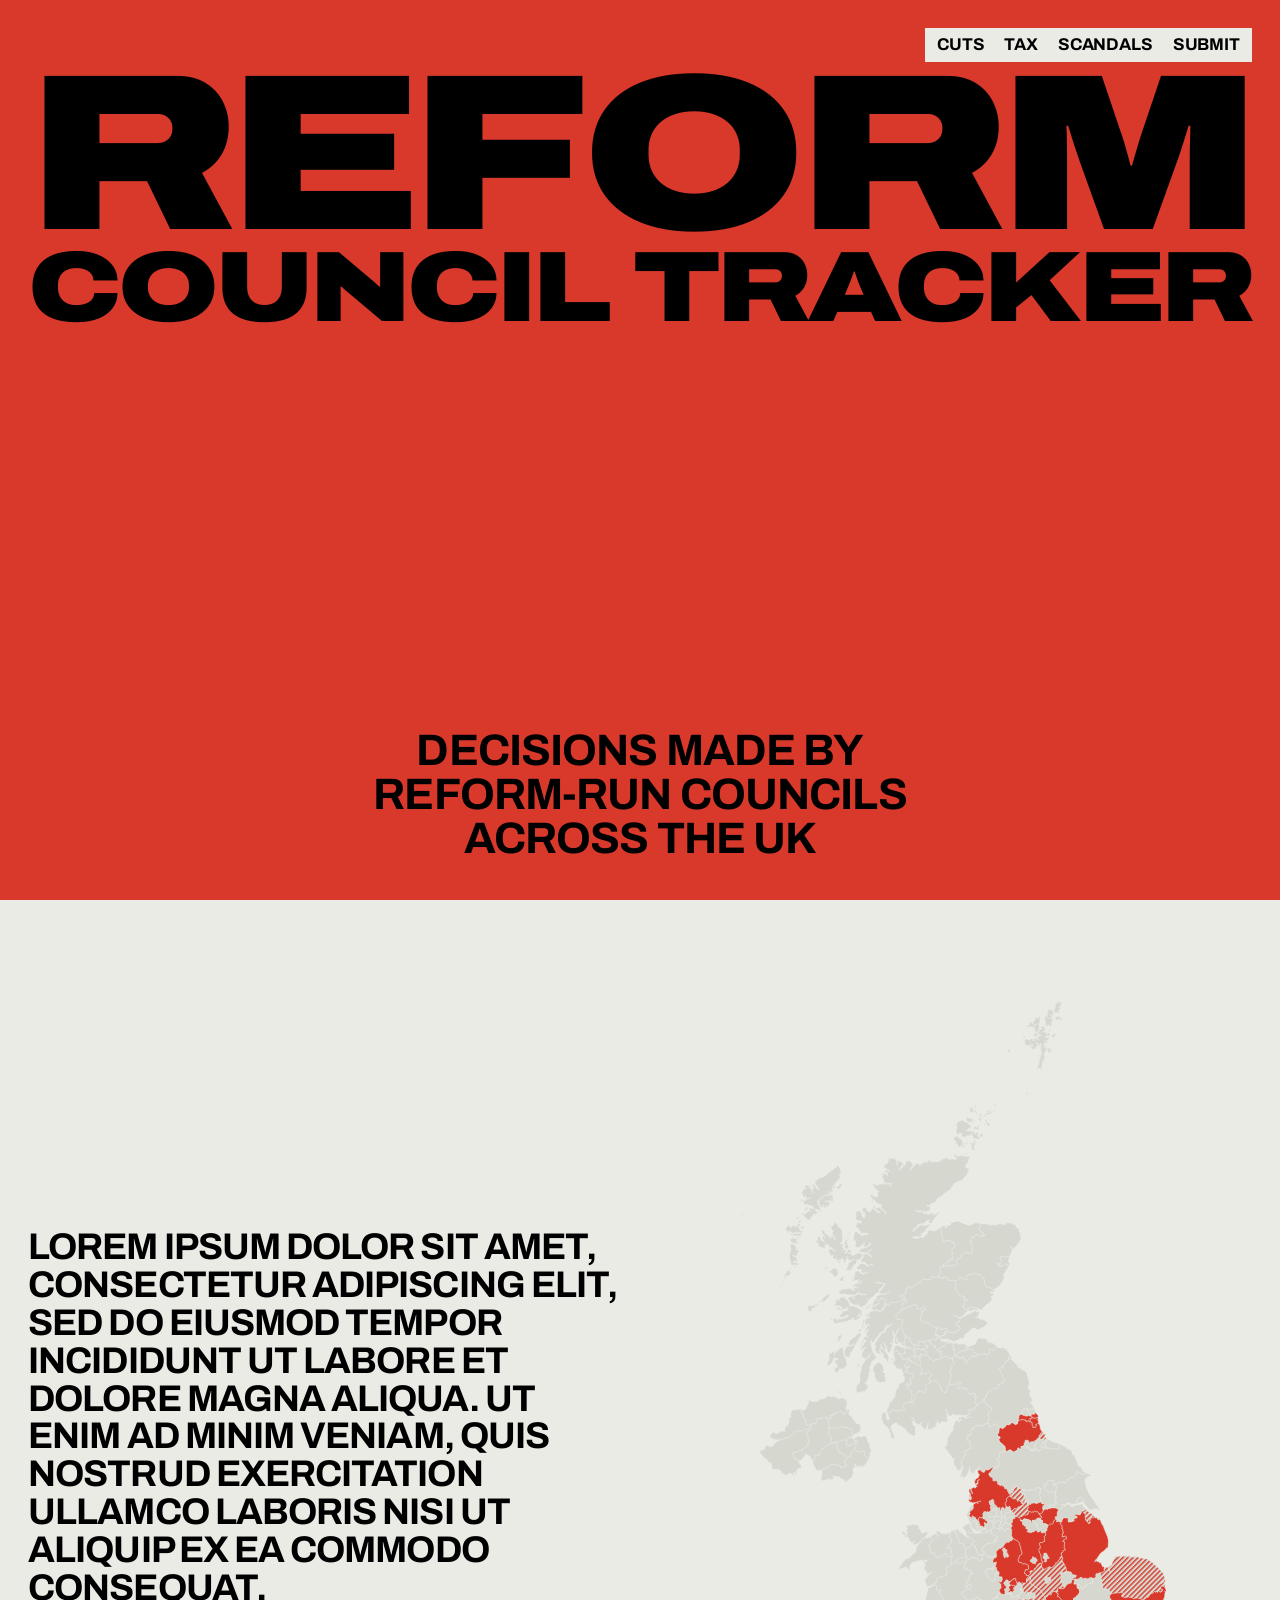
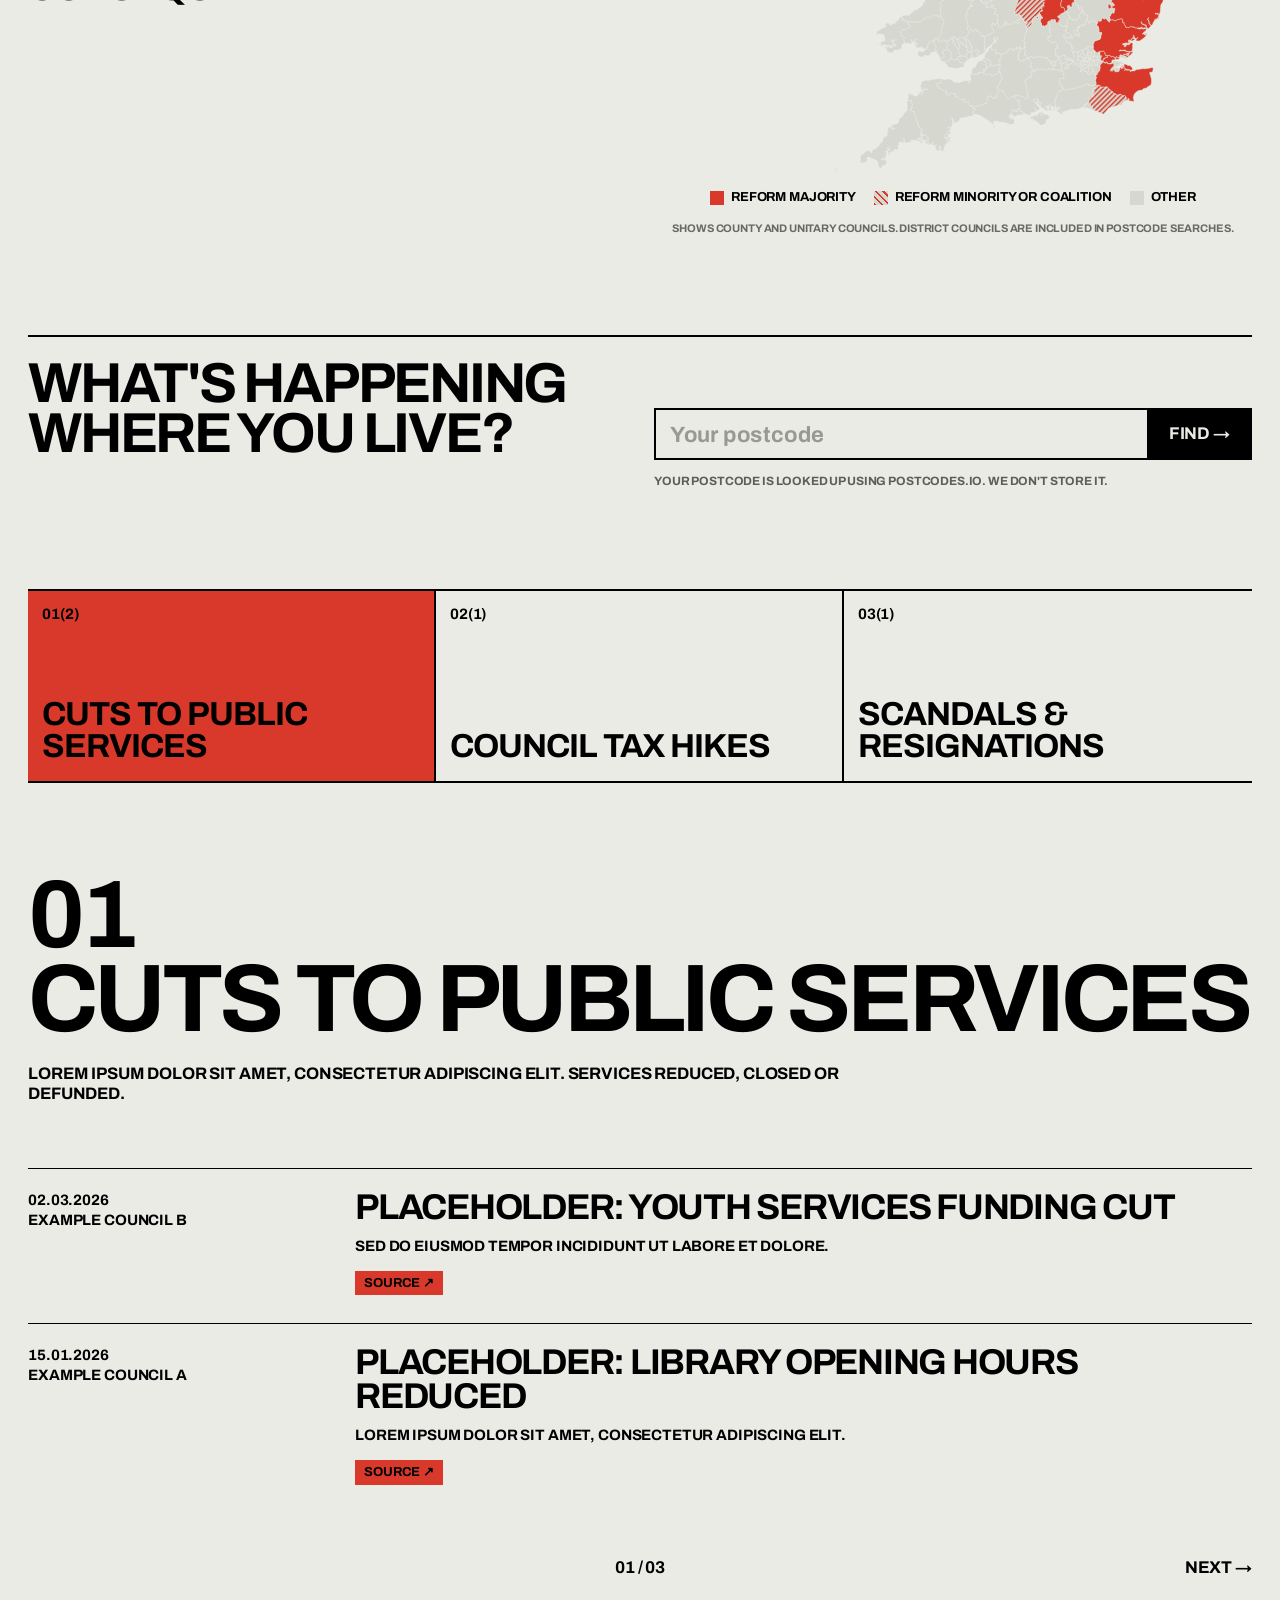
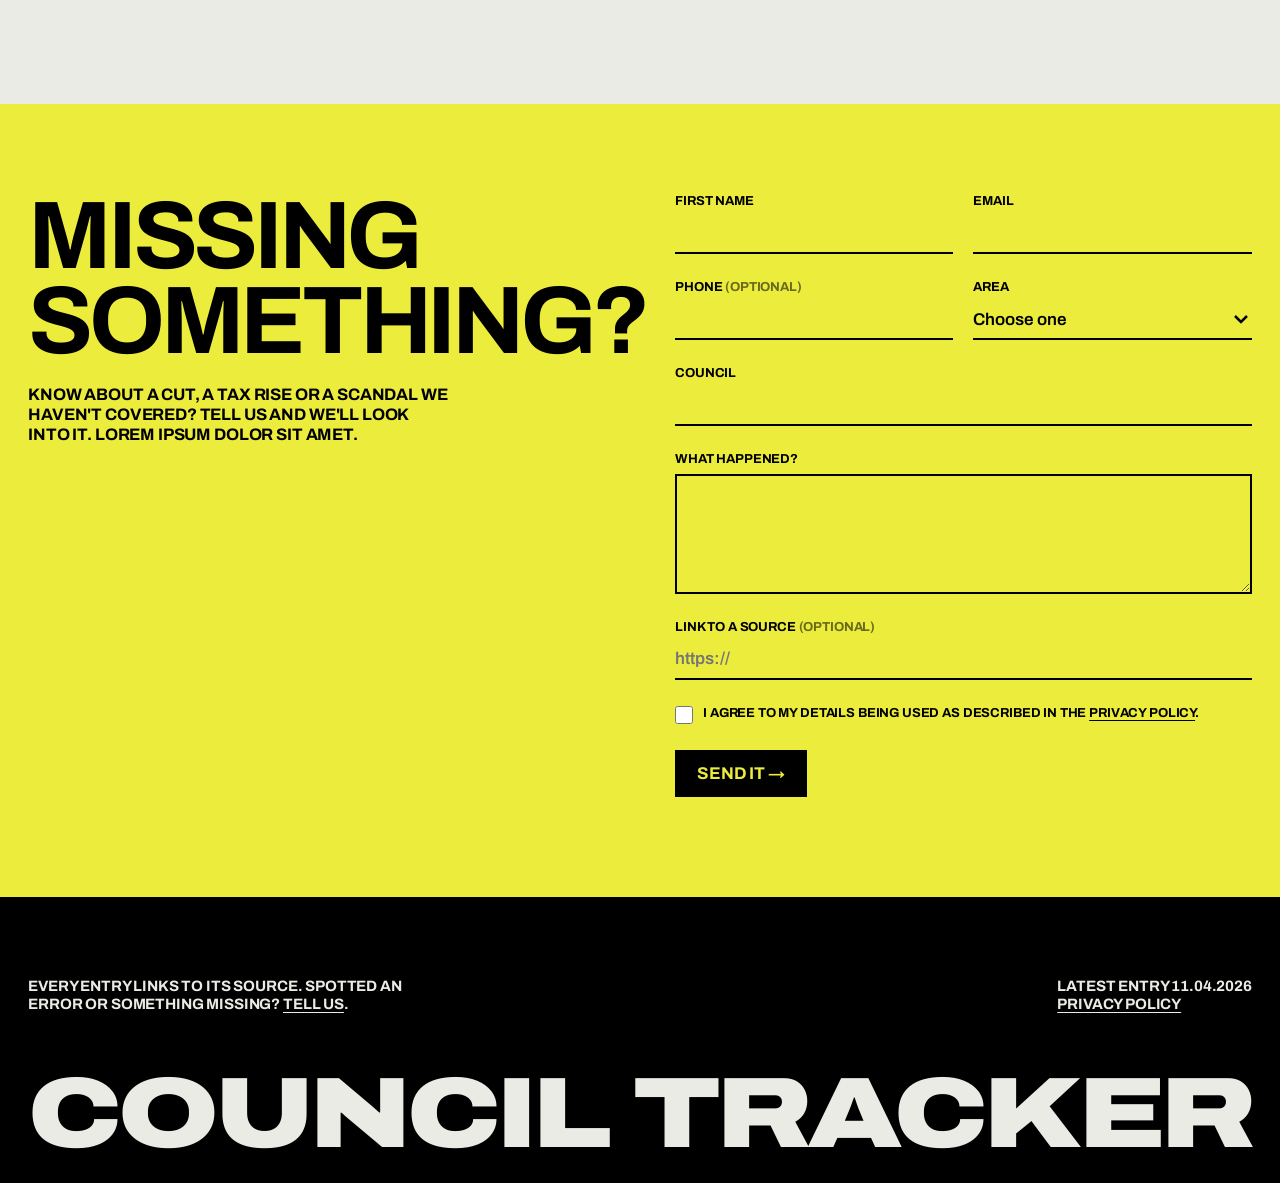
==== commit 3ffb667a: "Add files via upload" ====
--- a/index.html
+++ b/index.html
@@ -76,17 +76,96 @@
 
     /* ---- Intro --------------------------------------------------------- */
     .intro {
-      min-height: 80svh;
-      display: flex; align-items: center; justify-content: center;
-      padding: 120px var(--pad);
-    }
-    .intro p {
-      max-width: 1100px;
-      text-align: center;
-      font-size: clamp(22px, 3.4vw, 46px);
+      display: grid;
+      grid-template-columns: 1fr 1fr;
+      gap: var(--pad);
+      align-items: center;
+      padding: 100px var(--pad);
+    }
+    .intro > p {
+      font-size: clamp(22px, 2.9vw, 44px);
       line-height: 1.02;
       letter-spacing: -0.025em;
     }
+
+    /* ---- Map ----------------------------------------------------------- */
+    .map-wrap { display: flex; flex-direction: column; align-items: center; gap: 16px; }
+    #uk-map { display: block; width: 100%; max-height: 86svh; touch-action: manipulation; }
+    #uk-map path {
+      fill: #d6d7cf;
+      stroke: var(--bg);
+      stroke-width: 0.6;
+      stroke-linejoin: round;
+      cursor: pointer;
+      transition: fill 0.15s ease;
+    }
+    #uk-map path.reform     { fill: var(--red); }
+    #uk-map path.reform-min { fill: url(#hatch); }
+    #uk-map path:hover, #uk-map path.active { stroke: var(--ink); stroke-width: 1.4; }
+    #uk-map path.picked { stroke: var(--ink); stroke-width: 2.2; }
+    #uk-map path:not(.reform):not(.reform-min):hover { fill: #c4c5bc; }
+    .legend { display: flex; flex-wrap: wrap; justify-content: center; gap: 8px 18px; font-size: 13px; }
+    .legend span { display: inline-flex; align-items: center; gap: 7px; }
+    .legend i { width: 14px; height: 14px; display: inline-block; }
+    .legend .k-maj { background: var(--red); }
+    .legend .k-min { background: repeating-linear-gradient(45deg, var(--red) 0 2px, #d6d7cf 2px 5px); }
+    .legend .k-oth { background: #d6d7cf; }
+    .map-foot { font-size: 11px; opacity: 0.55; text-align: center; }
+
+    .map-tip {
+      position: fixed; z-index: 20; pointer-events: none;
+      background: var(--ink); color: var(--bg);
+      padding: 12px 14px 11px;
+      max-width: 280px;
+      font-size: 13px; line-height: 1.3;
+      display: none;
+    }
+    .map-tip.show { display: block; }
+    .map-tip strong { display: block; font-size: 20px; line-height: 1; letter-spacing: -0.03em; margin-bottom: 8px; }
+    .map-tip .tag {
+      display: inline-block; margin-bottom: 8px;
+      background: var(--red); color: var(--ink);
+      padding: 3px 7px 2px; font-size: 12px;
+    }
+    .map-tip span { display: block; }
+    .map-tip .note { margin-top: 8px; opacity: 0.7; }
+
+    /* ---- Postcode lookup ----------------------------------------------- */
+    #local { padding: 0 var(--pad) 100px; }
+    .local-inner { border-top: 2px solid var(--ink); padding-top: 22px; display: grid; grid-template-columns: 1fr 1fr; gap: var(--pad); }
+    #local h2 {
+      margin: 0;
+      font-size: clamp(34px, 4.4vw, 64px);
+      line-height: 0.9;
+      letter-spacing: -0.04em;
+    }
+    .pc-form { display: flex; gap: 0; align-self: end; }
+    .pc-form input {
+      flex: 1; min-width: 0;
+      appearance: none; border: 2px solid var(--ink); border-right: 0; border-radius: 0;
+      background: transparent;
+      font: inherit; font-size: 22px; letter-spacing: 0.02em;
+      padding: 12px 14px 10px;
+      color: var(--ink);
+    }
+    .pc-form input::placeholder { color: rgba(0,0,0,0.35); }
+    .pc-form input:focus { outline: none; background: rgba(0,0,0,0.05); }
+    .pc-form button {
+      appearance: none; border: 0; cursor: pointer;
+      background: var(--ink); color: var(--bg);
+      font-size: 17px; padding: 0 22px;
+      transition: background 0.15s ease, color 0.15s ease;
+    }
+    .pc-form button:hover { background: var(--red); color: var(--ink); }
+    .pc-note { grid-column: 2; font-size: 12px; opacity: 0.6; margin-top: -14px; }
+    .pc-results { grid-column: 1 / -1; }
+    .pc-results:empty { display: none; }
+    .pc-councils { display: flex; flex-wrap: wrap; gap: 10px; margin: 8px 0 26px; }
+    .pc-council { border: 2px solid var(--ink); padding: 10px 12px 9px; font-size: 15px; }
+    .pc-council.is-reform { background: var(--red); border-color: var(--red); }
+    .pc-council small { display: block; font-size: 12px; margin-top: 3px; }
+    .pc-msg { font-size: 15px; padding: 8px 0; }
+    .pc-results .entry .sec { display: inline-block; margin-top: 4px; background: var(--accent); color: var(--on-accent); padding: 3px 7px 2px; font-size: 12px; align-self: start; }
 
     /* ---- Tracker tabs -------------------------------------------------- */
     #tracker { padding: 0 var(--pad) 120px; scroll-margin-top: 80px; }
@@ -268,6 +347,11 @@
       .entry { grid-template-columns: 1fr; gap: 10px; }
       .meta { flex-direction: row; gap: 12px; }
       .controls { font-size: 14px; }
+      .intro { grid-template-columns: 1fr; padding: 64px var(--pad); gap: 48px; }
+      #uk-map { max-height: 78svh; }
+      .local-inner { grid-template-columns: 1fr; gap: 18px; }
+      .pc-note { grid-column: 1; margin-top: -8px; }
+      .pc-form input { font-size: 18px; }
       #submit { padding-top: 64px; padding-bottom: 72px; }
       .submit-grid { grid-template-columns: 1fr; gap: 40px; }
       form { grid-template-columns: 1fr; }
@@ -295,6 +379,37 @@
 
   <section class="intro">
     <p>Lorem ipsum dolor sit amet, consectetur adipiscing elit, sed do eiusmod tempor incididunt ut labore et dolore magna aliqua. Ut enim ad minim veniam, quis nostrud exercitation ullamco laboris nisi ut aliquip ex ea commodo consequat.</p>
+
+    <div class="map-wrap">
+      <svg id="uk-map" role="img" aria-label="Map of UK council areas, with Reform-run councils highlighted" xmlns="http://www.w3.org/2000/svg">
+        <defs>
+          <pattern id="hatch" width="5" height="5" patternUnits="userSpaceOnUse" patternTransform="rotate(45)">
+            <rect width="5" height="5" fill="#d6d7cf"/>
+            <rect width="2" height="5" fill="#d8392b"/>
+          </pattern>
+        </defs>
+      </svg>
+      <div class="legend">
+        <span><i class="k-maj"></i>Reform majority</span>
+        <span><i class="k-min"></i>Reform minority or coalition</span>
+        <span><i class="k-oth"></i>Other</span>
+      </div>
+      <p class="map-foot">Shows county and unitary councils. District councils are included in postcode searches.</p>
+    </div>
+  </section>
+
+  <div class="map-tip" role="tooltip"></div>
+
+  <section id="local">
+    <div class="local-inner">
+      <h2>What's happening<br>where you live?</h2>
+      <form class="pc-form" novalidate>
+        <input id="pc" name="postcode" aria-label="Your postcode" type="text" placeholder="Your postcode" autocomplete="postal-code" spellcheck="false">
+        <button type="submit">Find &rarr;</button>
+      </form>
+      <p class="pc-note">Your postcode is looked up using postcodes.io. We don't store it.</p>
+      <div class="pc-results" aria-live="polite"></div>
+    </div>
   </section>
 
   <main id="tracker">
@@ -372,6 +487,7 @@
   </footer>
 
   <script src="data.js"></script>
+  <script src="map.js"></script>
   <script>
     // ---- Helpers ----------------------------------------------------------
     const tabsEl   = document.querySelector('.tabs');
@@ -400,6 +516,23 @@
     // "Latest entry" date in the footer
     const allDates = SECTIONS.flatMap(s => s.entries.map(e => e.date)).sort();
     if (allDates.length) document.getElementById('updated').textContent = `Latest entry ${dotDate(allDates.at(-1))}`;
+
+    // One tracker entry. `section` adds a coloured label (used in postcode results).
+    function entryHTML(e, section) {
+      return `
+          <li class="entry"${section ? ` data-section="${esc(section.id)}"` : ''}>
+            <div class="meta">
+              <time datetime="${esc(e.date)}">${dotDate(e.date)}</time>
+              <span>${esc(e.council)}</span>
+              ${section ? `<span class="sec">${esc(section.navLabel || section.label)}</span>` : ''}
+            </div>
+            <div>
+              <h3>${esc(e.title)}</h3>
+              <p>${esc(e.summary)}</p>
+              ${e.source ? `<a class="source" href="${esc(e.source)}" target="_blank" rel="noopener">Source &nearr;</a>` : ''}
+            </div>
+          </li>`;
+    }
 
     // ---- Rendering --------------------------------------------------------
     SECTIONS.forEach((s, i) => {
@@ -441,18 +574,7 @@
           <h2>${esc(s.label)}</h2>
           ${s.description ? `<p class="panel-desc">${esc(s.description)}</p>` : ''}
         </div>
-        ${sorted.length ? `<ul class="entries">${sorted.map(e => `
-          <li class="entry">
-            <div class="meta">
-              <time datetime="${esc(e.date)}">${dotDate(e.date)}</time>
-              <span>${esc(e.council)}</span>
-            </div>
-            <div>
-              <h3>${esc(e.title)}</h3>
-              <p>${esc(e.summary)}</p>
-              ${e.source ? `<a class="source" href="${esc(e.source)}" target="_blank" rel="noopener">Source &nearr;</a>` : ''}
-            </div>
-          </li>`).join('')}</ul>` : '<p class="empty">No entries yet.</p>'}
+        ${sorted.length ? `<ul class="entries">${sorted.map(e => entryHTML(e)).join('')}</ul>` : '<p class="empty">No entries yet.</p>'}
       `;
       trackEl.appendChild(panel);
     });
@@ -518,6 +640,134 @@
       startX = null;
     });
 
+    // ---- Reform councils --------------------------------------------------
+    const reformByCode = Object.fromEntries(COUNCILS.map(c => [c.code, c]));
+    const MONTHS = ['January','February','March','April','May','June','July','August','September','October','November','December'];
+
+    // "1 year, 4 months" since a YYYY-MM-DD date
+    function timeSince(date) {
+      const s = parseDate(date), now = new Date();
+      let m = (now.getFullYear() - s.getFullYear()) * 12 + (now.getMonth() - s.getMonth());
+      if (now.getDate() < s.getDate()) m--;
+      const y = Math.floor(m / 12), r = m % 12;
+      const parts = [];
+      if (y) parts.push(`${y} year${y > 1 ? 's' : ''}`);
+      if (r) parts.push(`${r} month${r > 1 ? 's' : ''}`);
+      return parts.length ? parts.join(', ') : 'under a month';
+    }
+    const CONTROL_LABEL = { majority: 'Reform majority', minority: 'Reform minority', coalition: 'Reform-led coalition' };
+    const monthYear = d => { const x = parseDate(d); return `${MONTHS[x.getMonth()]} ${x.getFullYear()}`; };
+
+    // ---- Map --------------------------------------------------------------
+    const mapEl = document.getElementById('uk-map');
+    const tipEl = document.querySelector('.map-tip');
+    const SVGNS = 'http://www.w3.org/2000/svg';
+    mapEl.setAttribute('viewBox', MAP_VIEWBOX);
+
+    MAP_SHAPES.forEach(shape => {
+      const p = document.createElementNS(SVGNS, 'path');
+      p.setAttribute('d', shape.d);
+      p.dataset.code = shape.code;
+      p.dataset.name = shape.name;
+      const c = reformByCode[shape.code];
+      if (c) p.classList.add(c.control === 'majority' ? 'reform' : 'reform-min');
+      mapEl.appendChild(p);
+    });
+
+    function showTip(path, x, y) {
+      const c = reformByCode[path.dataset.code];
+      tipEl.innerHTML = c
+        ? `<strong>${esc(c.name)}</strong>
+           <span class="tag">${CONTROL_LABEL[c.control]}</span>
+           ${c.control === 'majority' ? `<span>Majority of ${c.seats * 2 - c.totalSeats}</span>` : ''}
+           <span>${c.seats} of ${c.totalSeats} seats</span>
+           <span>In control since ${monthYear(c.since)} (${timeSince(c.since)})</span>
+           ${c.note ? `<span class="note">${esc(c.note)}</span>` : ''}`
+        : `<strong>${esc(path.dataset.name)}</strong><span>Not Reform-run</span>`;
+      tipEl.classList.add('show');
+      const w = tipEl.offsetWidth, h = tipEl.offsetHeight;
+      const left = x + 16 + w > window.innerWidth - 8 ? x - w - 16 : x + 16;
+      const top  = Math.min(Math.max(8, y - h / 2), window.innerHeight - h - 8);
+      tipEl.style.left = left + 'px';
+      tipEl.style.top  = top + 'px';
+    }
+    function hideTip() {
+      tipEl.classList.remove('show');
+      mapEl.querySelector('.active')?.classList.remove('active');
+    }
+
+    mapEl.addEventListener('pointermove', e => {
+      const path = e.target.closest('path[data-code]');
+      if (!path) return hideTip();
+      if (!path.classList.contains('active')) {
+        hideTip();
+        path.classList.add('active');
+        mapEl.appendChild(path); // bring to front so its outline shows fully
+      }
+      showTip(path, e.clientX, e.clientY);
+    });
+    mapEl.addEventListener('pointerleave', e => { if (e.pointerType === 'mouse') hideTip(); });
+    // On touch screens, tap an area to see its box; tap anywhere else to close
+    document.addEventListener('pointerdown', e => {
+      if (e.pointerType !== 'mouse' && !mapEl.contains(e.target)) hideTip();
+    });
+    window.addEventListener('scroll', () => { if (tipEl.classList.contains('show')) hideTip(); }, { passive: true });
+
+    // ---- Postcode lookup --------------------------------------------------
+    const pcForm    = document.querySelector('.pc-form');
+    const pcInput   = document.getElementById('pc');
+    const pcResults = document.querySelector('.pc-results');
+
+    // Loose council-name matching, so "Kent", "Kent County Council" and "County Durham" / "Durham County Council" line up
+    const norm = s => String(s).toLowerCase().replace(/&/g, 'and')
+      .replace(/\b(county|borough|city|metropolitan|district|council|of|the|royal)\b/g, '')
+      .replace(/[^a-z]/g, '');
+
+    pcForm.addEventListener('submit', async e => {
+      e.preventDefault();
+      const pc = pcInput.value.trim();
+      mapEl.querySelectorAll('.picked').forEach(p => p.classList.remove('picked'));
+      if (!pc) { pcResults.innerHTML = '<p class="pc-msg">Enter a postcode to search.</p>'; return; }
+
+      pcResults.innerHTML = '<p class="pc-msg">Looking up&hellip;</p>';
+      let result;
+      try {
+        const res = await fetch(`https://api.postcodes.io/postcodes/${encodeURIComponent(pc)}`);
+        if (res.status === 404) { pcResults.innerHTML = `<p class="pc-msg">We couldn't find that postcode. Check it and try again.</p>`; return; }
+        if (!res.ok) throw new Error(res.status);
+        result = (await res.json()).result;
+      } catch {
+        pcResults.innerHTML = '<p class="pc-msg">Sorry, the postcode lookup isn\'t working right now. Please try again later.</p>';
+        return;
+      }
+
+      // A postcode can sit in two councils (county + district), or one (unitary)
+      const councils = [
+        [result.codes.admin_county, result.admin_county],
+        [result.codes.admin_district, result.admin_district],
+      ].filter(([code, name]) => code && name && !/99999999$/.test(code))
+       .map(([code, name]) => ({ code, name, reform: reformByCode[code] }));
+
+      const keys = new Set(councils.flatMap(c => [norm(c.name), c.reform && norm(c.reform.name)]).filter(Boolean));
+      const matches = SECTIONS.flatMap(s => s.entries.filter(e => keys.has(norm(e.council))).map(e => ({ e, s })))
+        .sort((a, b) => b.e.date.localeCompare(a.e.date));
+
+      councils.forEach(c => mapEl.querySelector(`path[data-code="${c.code}"]`)?.classList.add('picked'));
+
+      pcResults.innerHTML = `
+        <div class="pc-councils">
+          ${councils.map(c => `
+            <div class="pc-council${c.reform ? ' is-reform' : ''}">
+              ${esc(c.reform ? c.reform.name : c.name)}
+              <small>${c.reform ? `${CONTROL_LABEL[c.reform.control]} since ${monthYear(c.reform.since)}` : 'Not Reform-run'}</small>
+            </div>`).join('')}
+        </div>
+        ${matches.length
+          ? `<ul class="entries">${matches.map(({ e, s }) => entryHTML(e, s)).join('')}</ul>`
+          : `<p class="pc-msg">${councils.some(c => c.reform) ? 'No entries yet for your council.' : 'Your council isn\'t run by Reform, so there\'s nothing to show here.'}</p>`}
+      `;
+    });
+
     // ---- Submit form ------------------------------------------------------
     const form     = document.getElementById('submit-form');
     const areaEl   = document.getElementById('f-area');
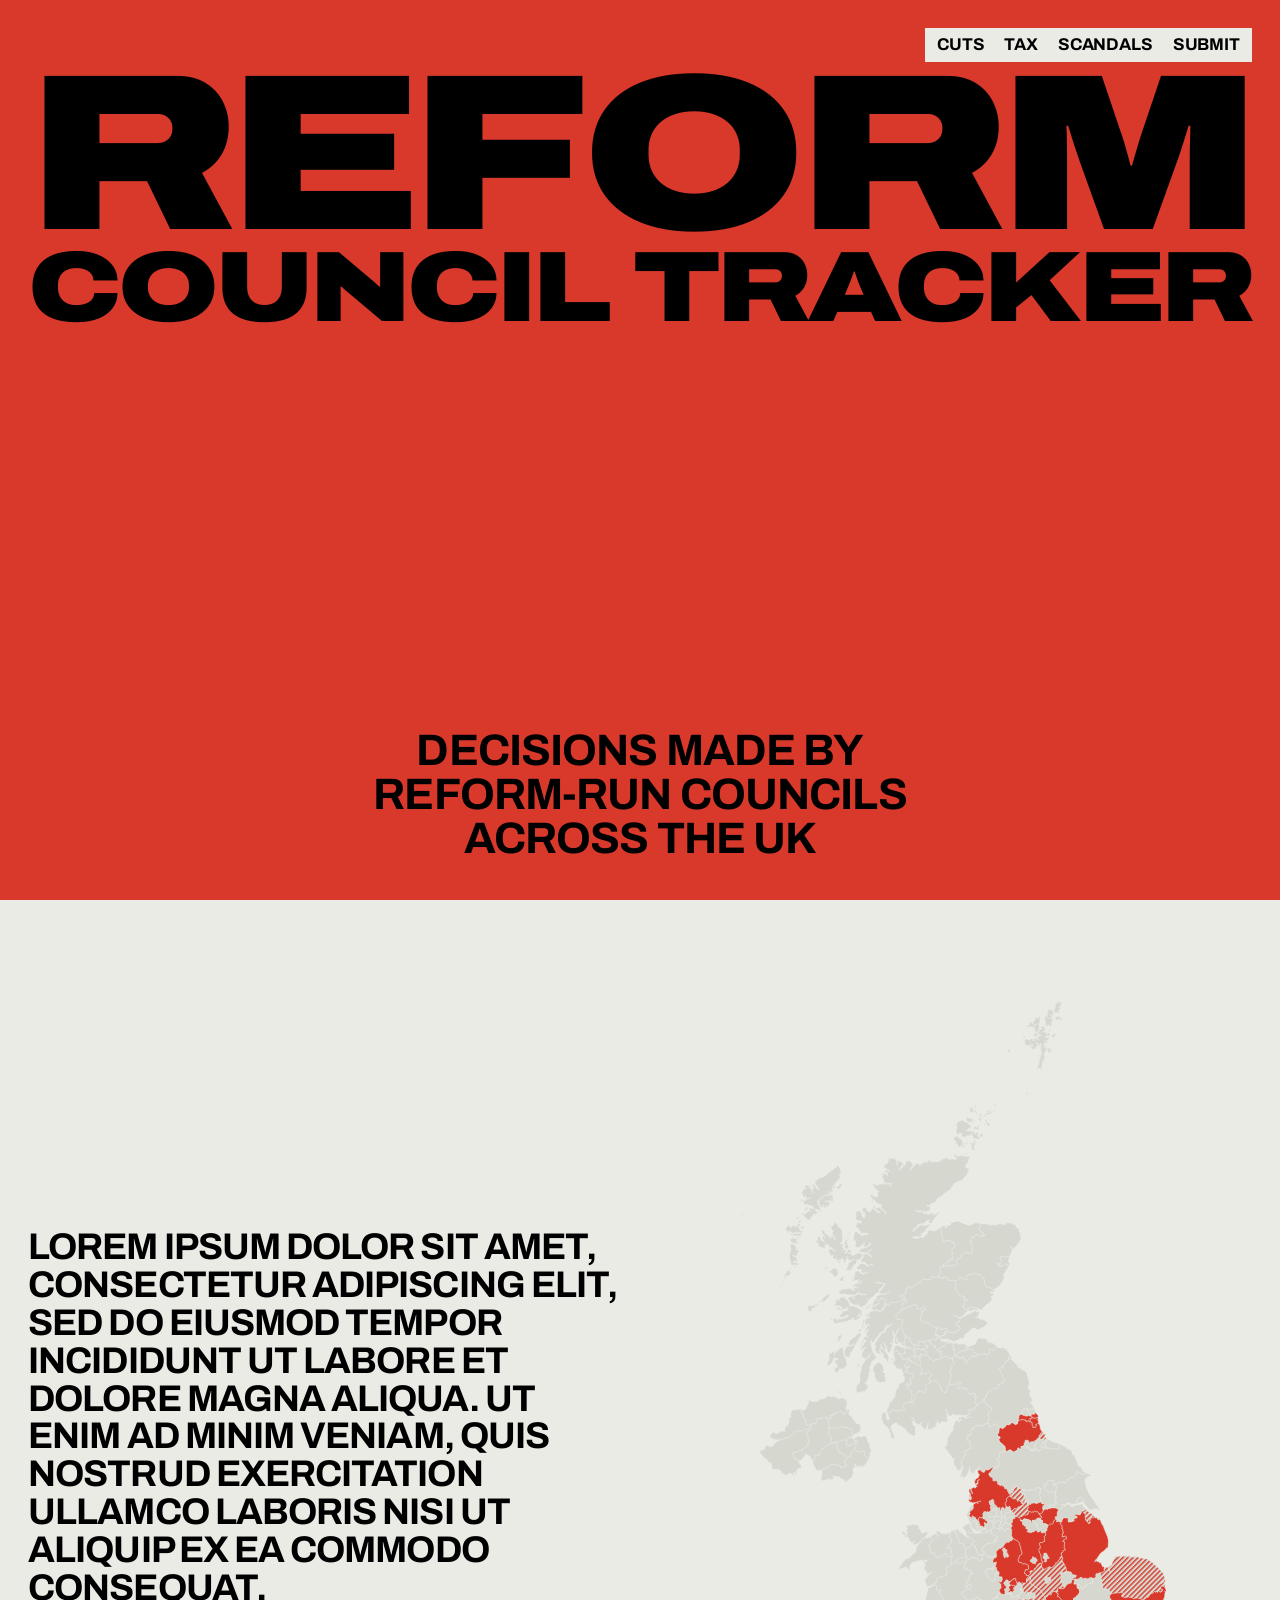
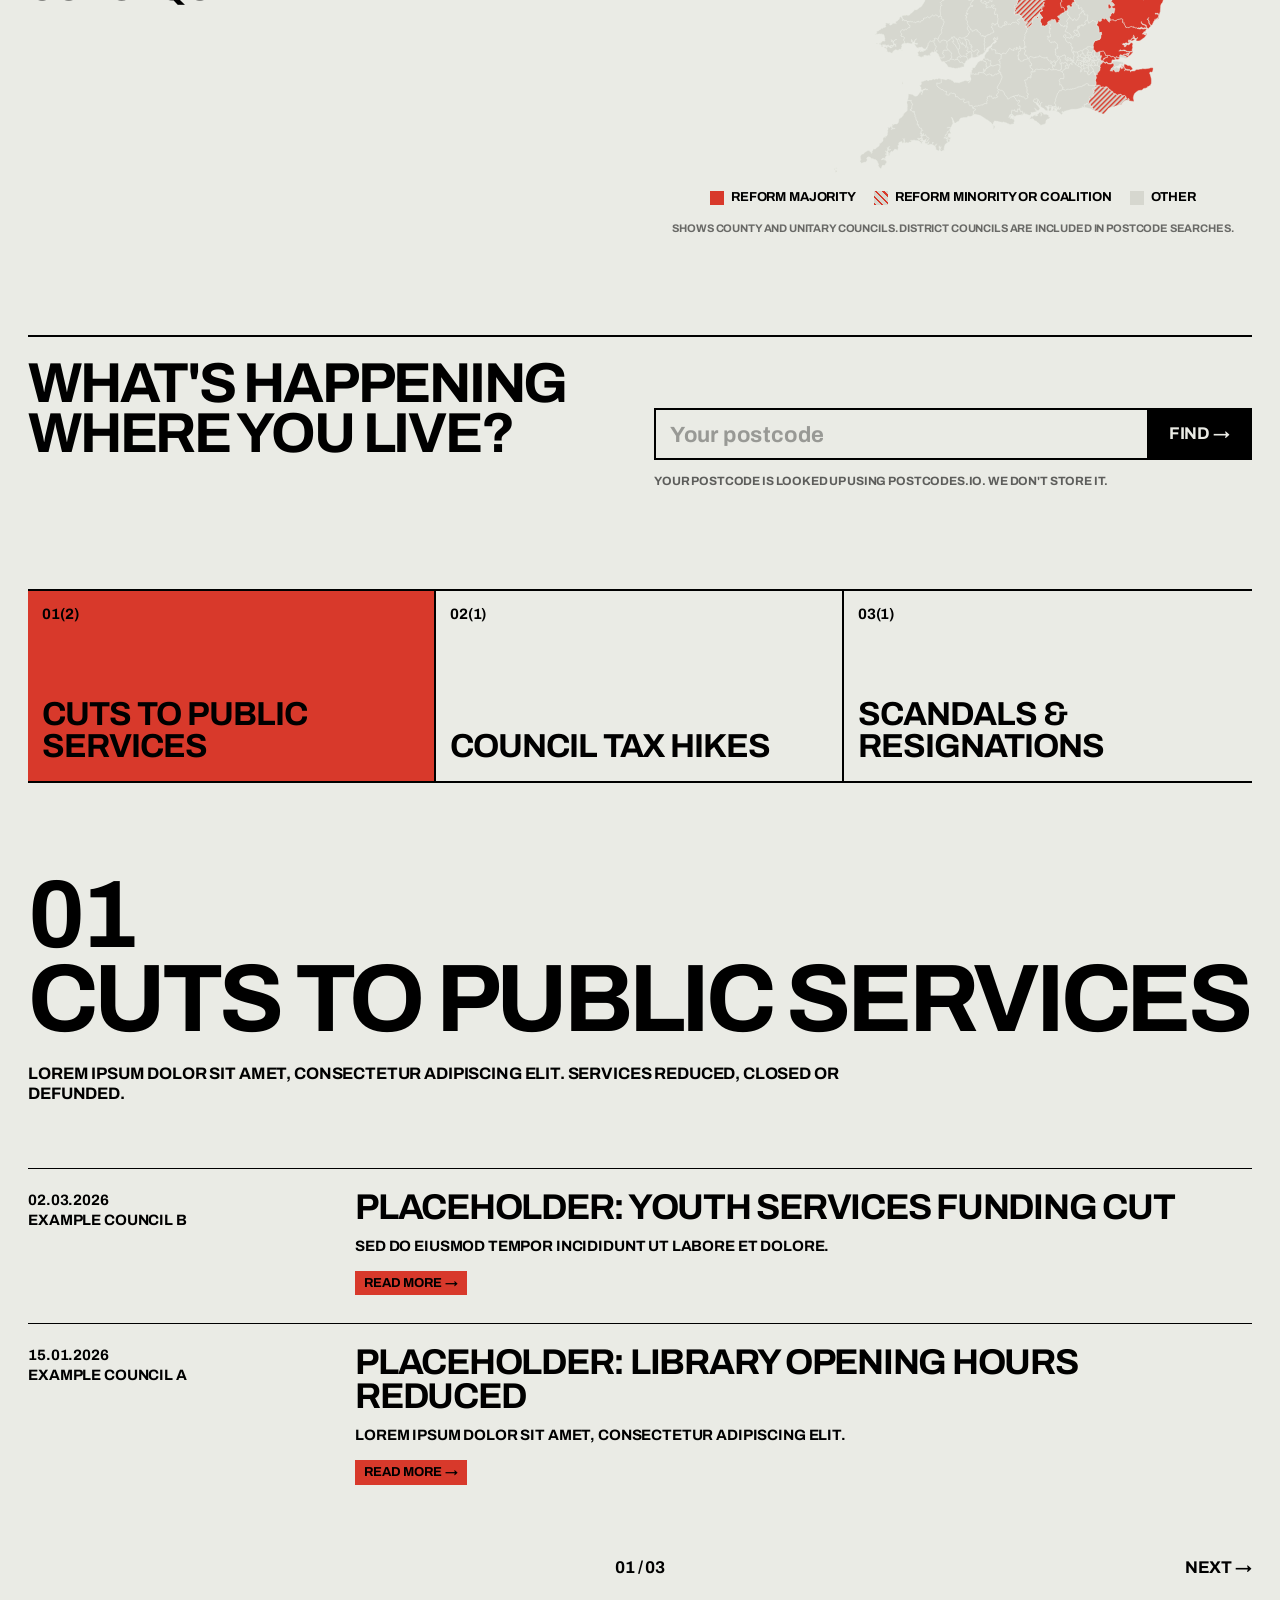
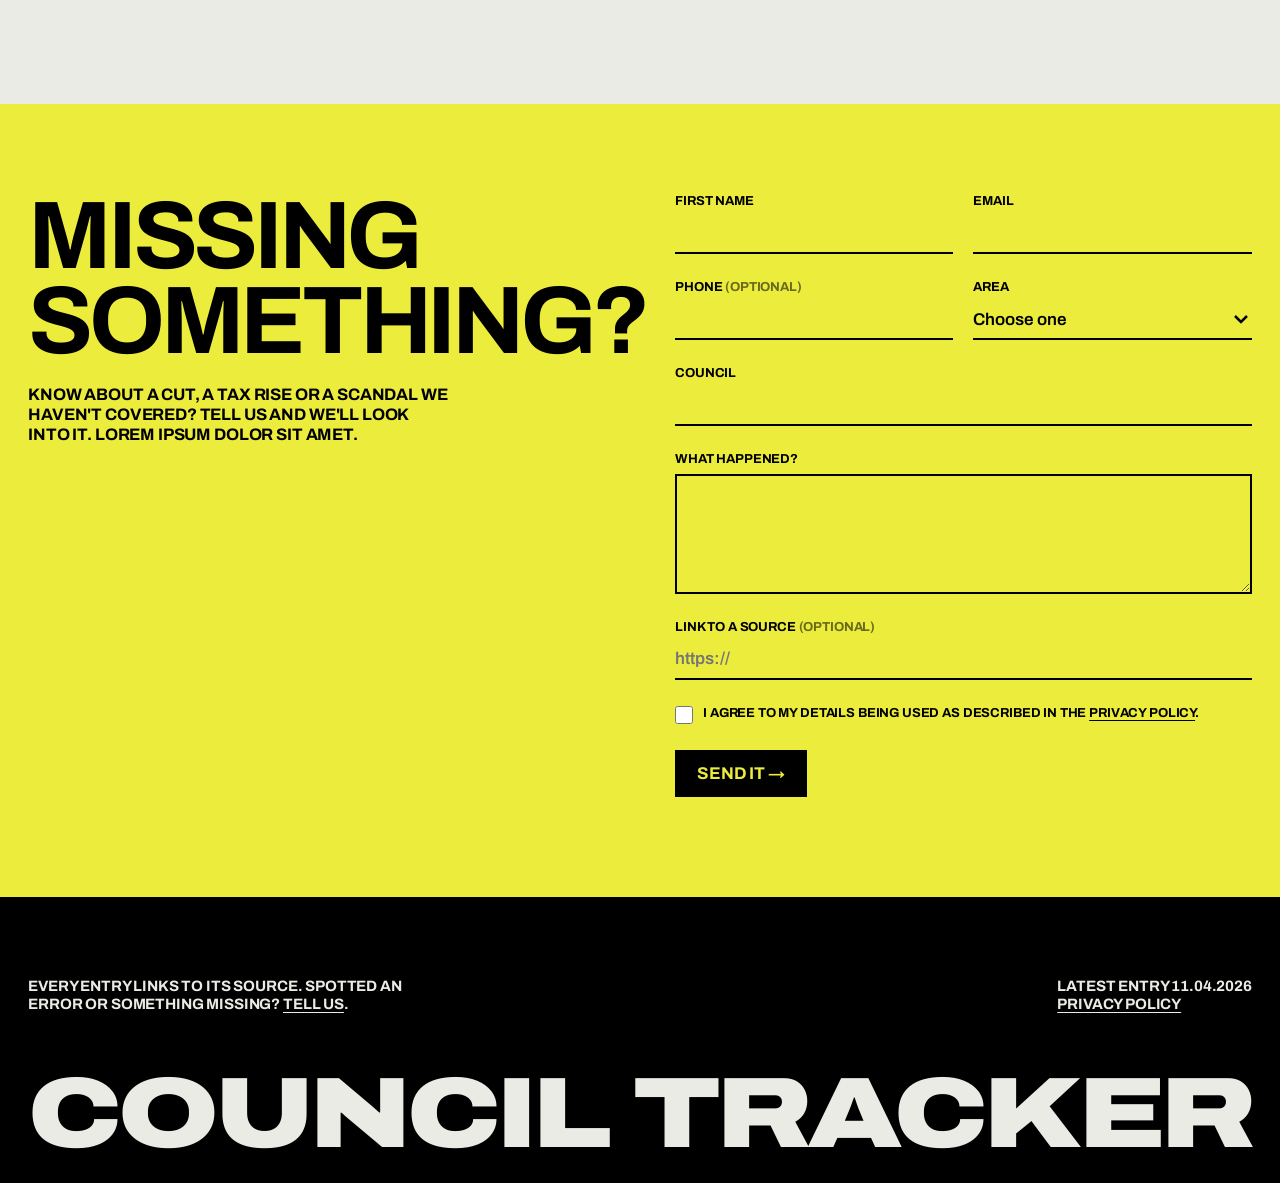
==== commit 64bdc2e2: "Add files via upload" ====
--- a/index.html
+++ b/index.html
@@ -239,6 +239,7 @@
       padding: 5px 9px 4px;
     }
     .source:hover { background: var(--ink); color: var(--bg); }
+    .entry h3 a:hover { text-decoration: underline; text-decoration-thickness: 3px; text-underline-offset: 4px; }
     .empty { padding: 28px 0; border-top: 1px solid var(--ink); }
 
     /* ---- Controls ------------------------------------------------------ */
@@ -488,6 +489,7 @@
 
   <script src="data.js"></script>
   <script src="map.js"></script>
+  <script src="common.js"></script>
   <script>
     // ---- Helpers ----------------------------------------------------------
     const tabsEl   = document.querySelector('.tabs');
@@ -498,10 +500,6 @@
     const prevBtn  = document.getElementById('prev');
     const nextBtn  = document.getElementById('next');
 
-    const pad2 = n => String(n).padStart(2, '0');
-    const parseDate = d => new Date(d + 'T00:00:00');
-    const dotDate = d => { const x = parseDate(d); return `${pad2(x.getDate())}.${pad2(x.getMonth() + 1)}.${x.getFullYear()}`; };
-    const esc = s => String(s).replace(/[&<>"']/g, c => ({ '&':'&amp;','<':'&lt;','>':'&gt;','"':'&quot;',"'":'&#39;' }[c]));
 
     // Scale each .fit line so its text spans the full width of its container
     function fitText() {
@@ -527,9 +525,9 @@
               ${section ? `<span class="sec">${esc(section.navLabel || section.label)}</span>` : ''}
             </div>
             <div>
-              <h3>${esc(e.title)}</h3>
+              <h3><a href="${entryUrl(e)}">${esc(e.title)}</a></h3>
               <p>${esc(e.summary)}</p>
-              ${e.source ? `<a class="source" href="${esc(e.source)}" target="_blank" rel="noopener">Source &nearr;</a>` : ''}
+              <a class="source" href="${entryUrl(e)}">Read more &rarr;</a>
             </div>
           </li>`;
     }
@@ -639,24 +637,6 @@
       if (Math.abs(dx) > 50 && Math.abs(dx) > Math.abs(dy)) goTo(current + (dx < 0 ? 1 : -1));
       startX = null;
     });
-
-    // ---- Reform councils --------------------------------------------------
-    const reformByCode = Object.fromEntries(COUNCILS.map(c => [c.code, c]));
-    const MONTHS = ['January','February','March','April','May','June','July','August','September','October','November','December'];
-
-    // "1 year, 4 months" since a YYYY-MM-DD date
-    function timeSince(date) {
-      const s = parseDate(date), now = new Date();
-      let m = (now.getFullYear() - s.getFullYear()) * 12 + (now.getMonth() - s.getMonth());
-      if (now.getDate() < s.getDate()) m--;
-      const y = Math.floor(m / 12), r = m % 12;
-      const parts = [];
-      if (y) parts.push(`${y} year${y > 1 ? 's' : ''}`);
-      if (r) parts.push(`${r} month${r > 1 ? 's' : ''}`);
-      return parts.length ? parts.join(', ') : 'under a month';
-    }
-    const CONTROL_LABEL = { majority: 'Reform majority', minority: 'Reform minority', coalition: 'Reform-led coalition' };
-    const monthYear = d => { const x = parseDate(d); return `${MONTHS[x.getMonth()]} ${x.getFullYear()}`; };
 
     // ---- Map --------------------------------------------------------------
     const mapEl = document.getElementById('uk-map');
@@ -718,11 +698,6 @@
     const pcInput   = document.getElementById('pc');
     const pcResults = document.querySelector('.pc-results');
 
-    // Loose council-name matching, so "Kent", "Kent County Council" and "County Durham" / "Durham County Council" line up
-    const norm = s => String(s).toLowerCase().replace(/&/g, 'and')
-      .replace(/\b(county|borough|city|metropolitan|district|council|of|the|royal)\b/g, '')
-      .replace(/[^a-z]/g, '');
-
     pcForm.addEventListener('submit', async e => {
       e.preventDefault();
       const pc = pcInput.value.trim();
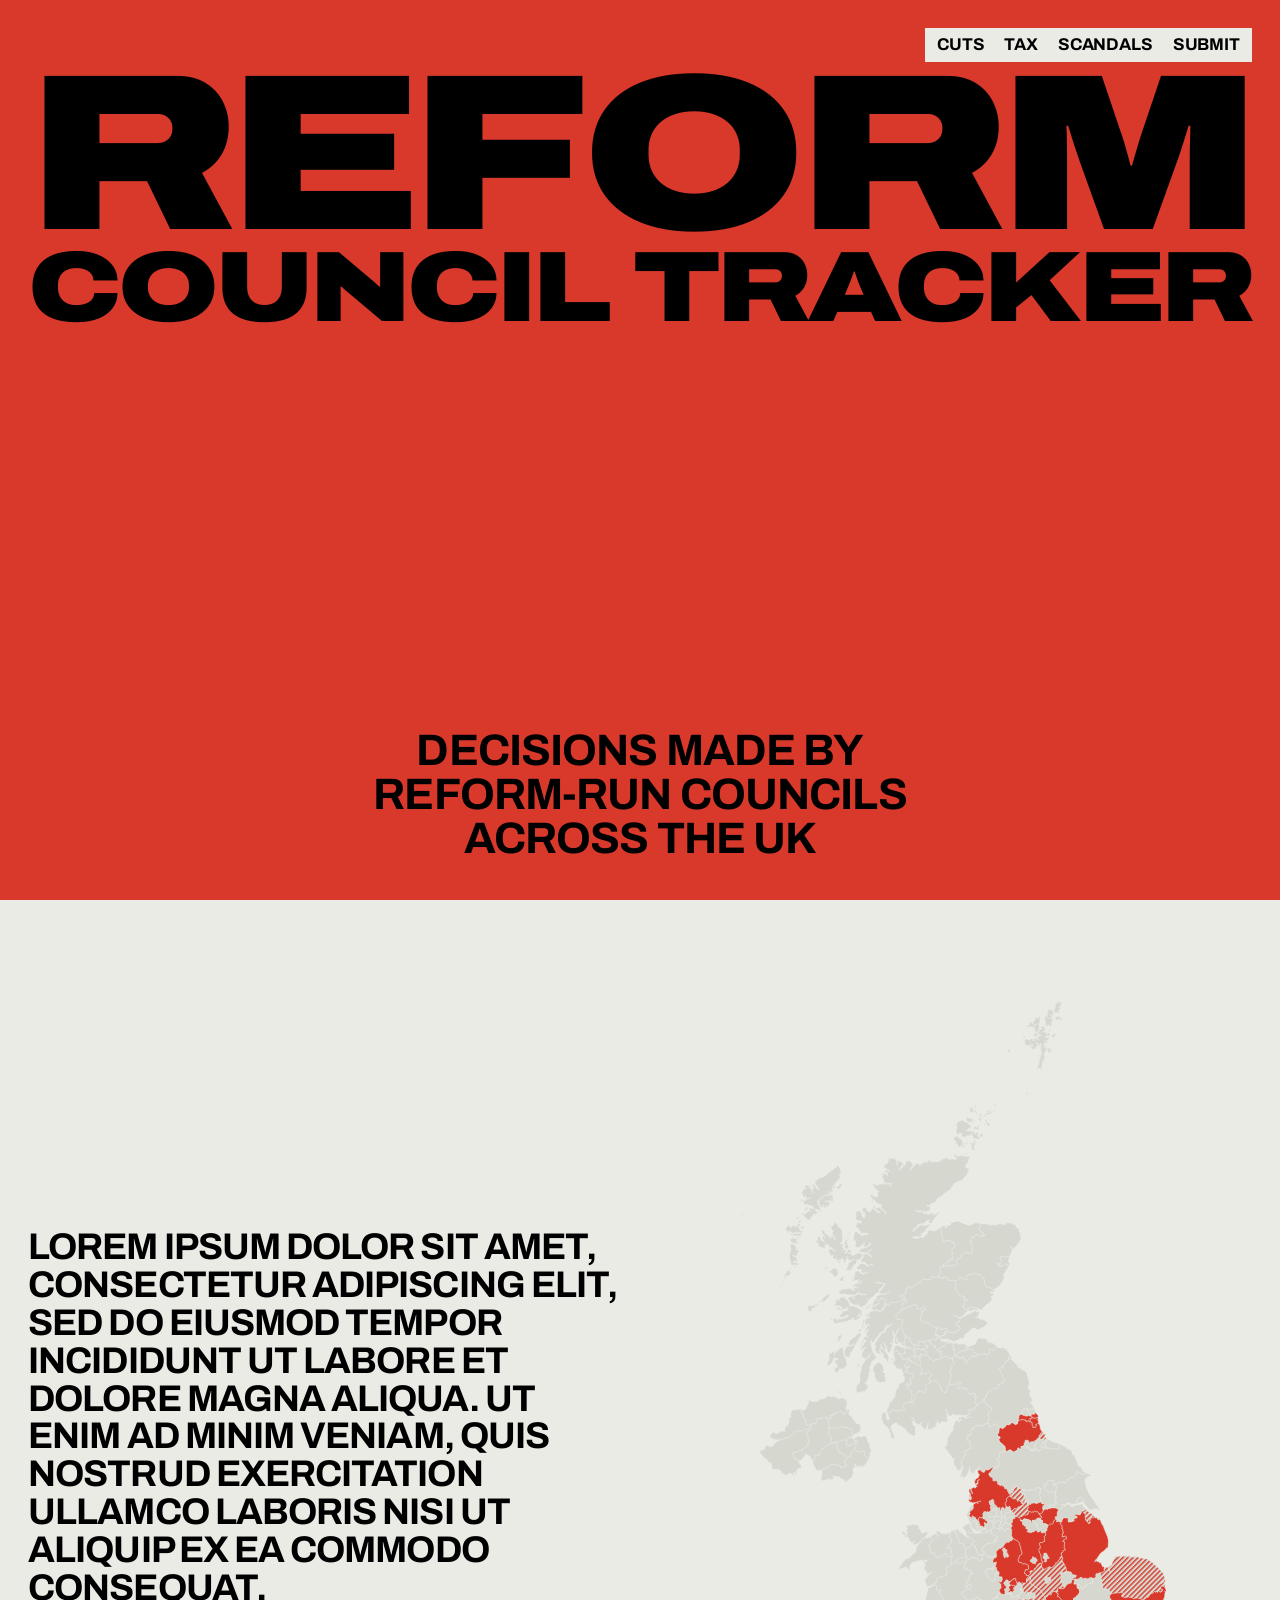
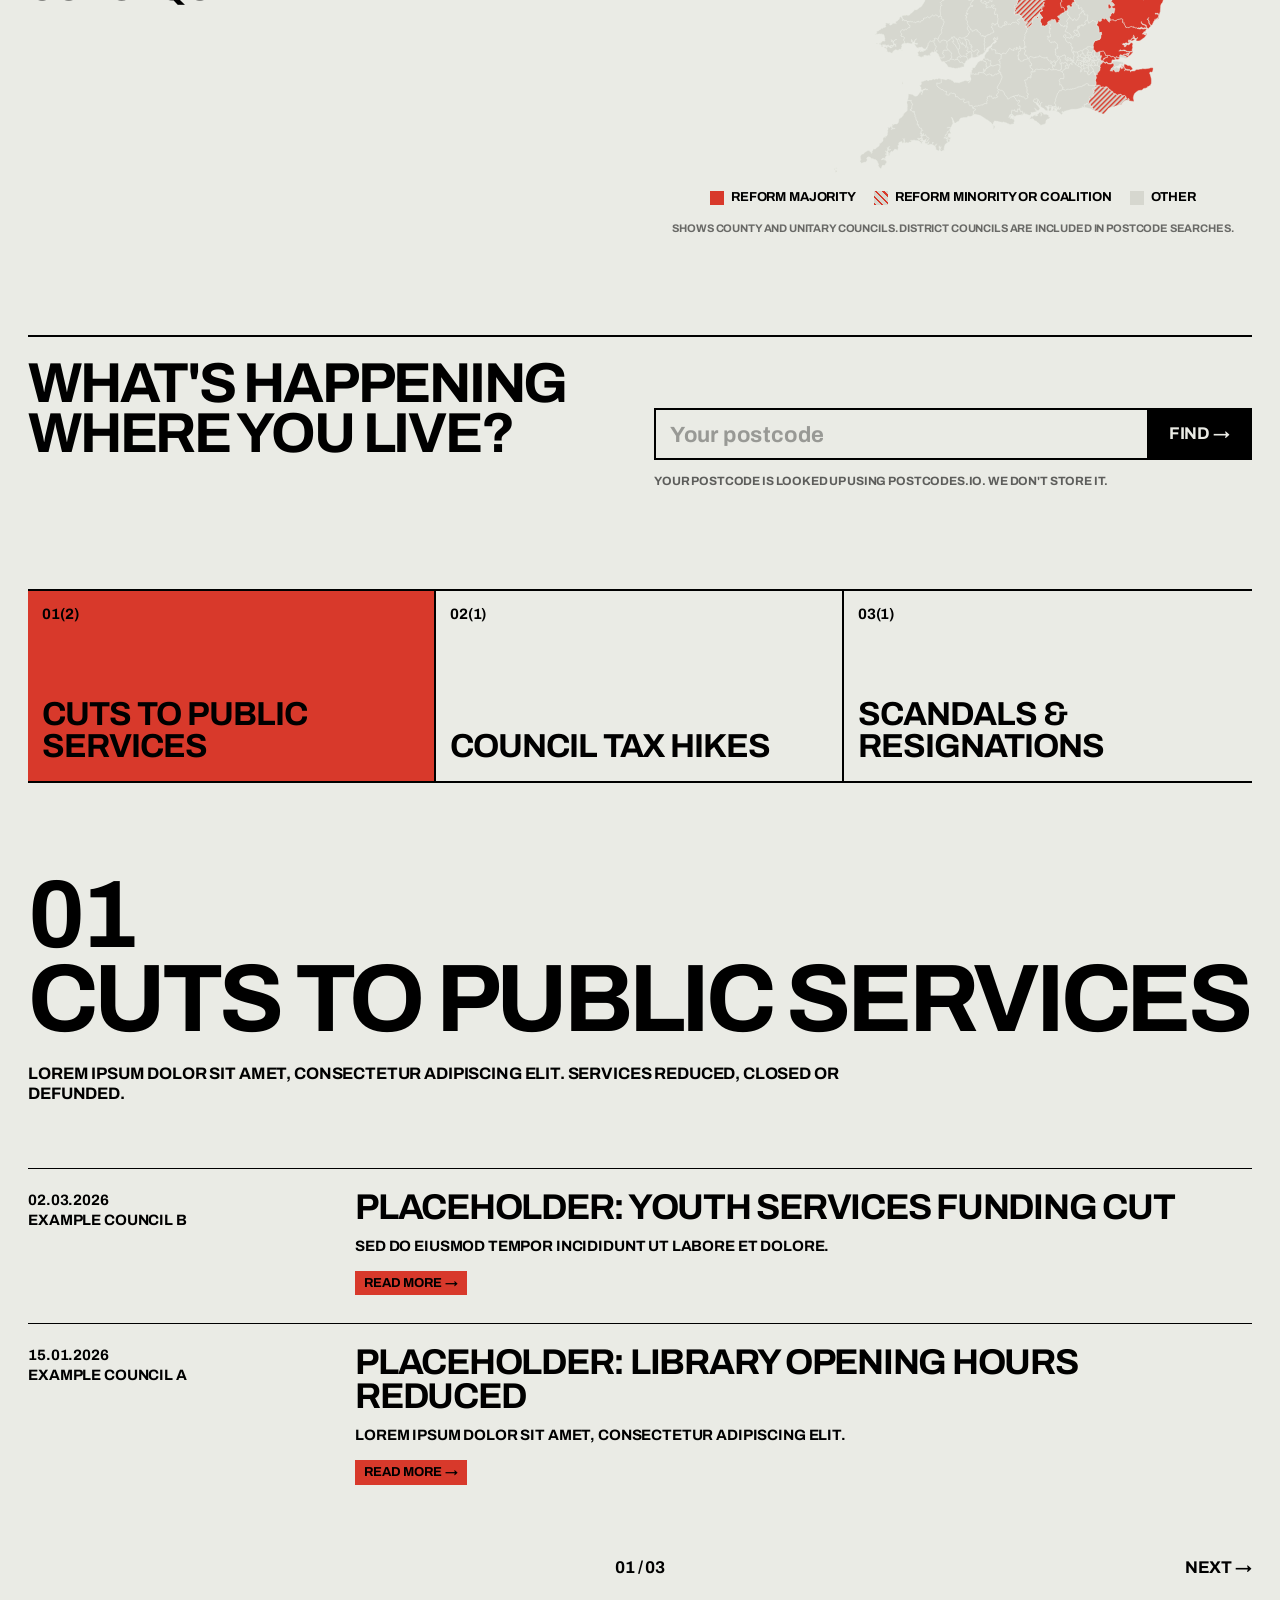
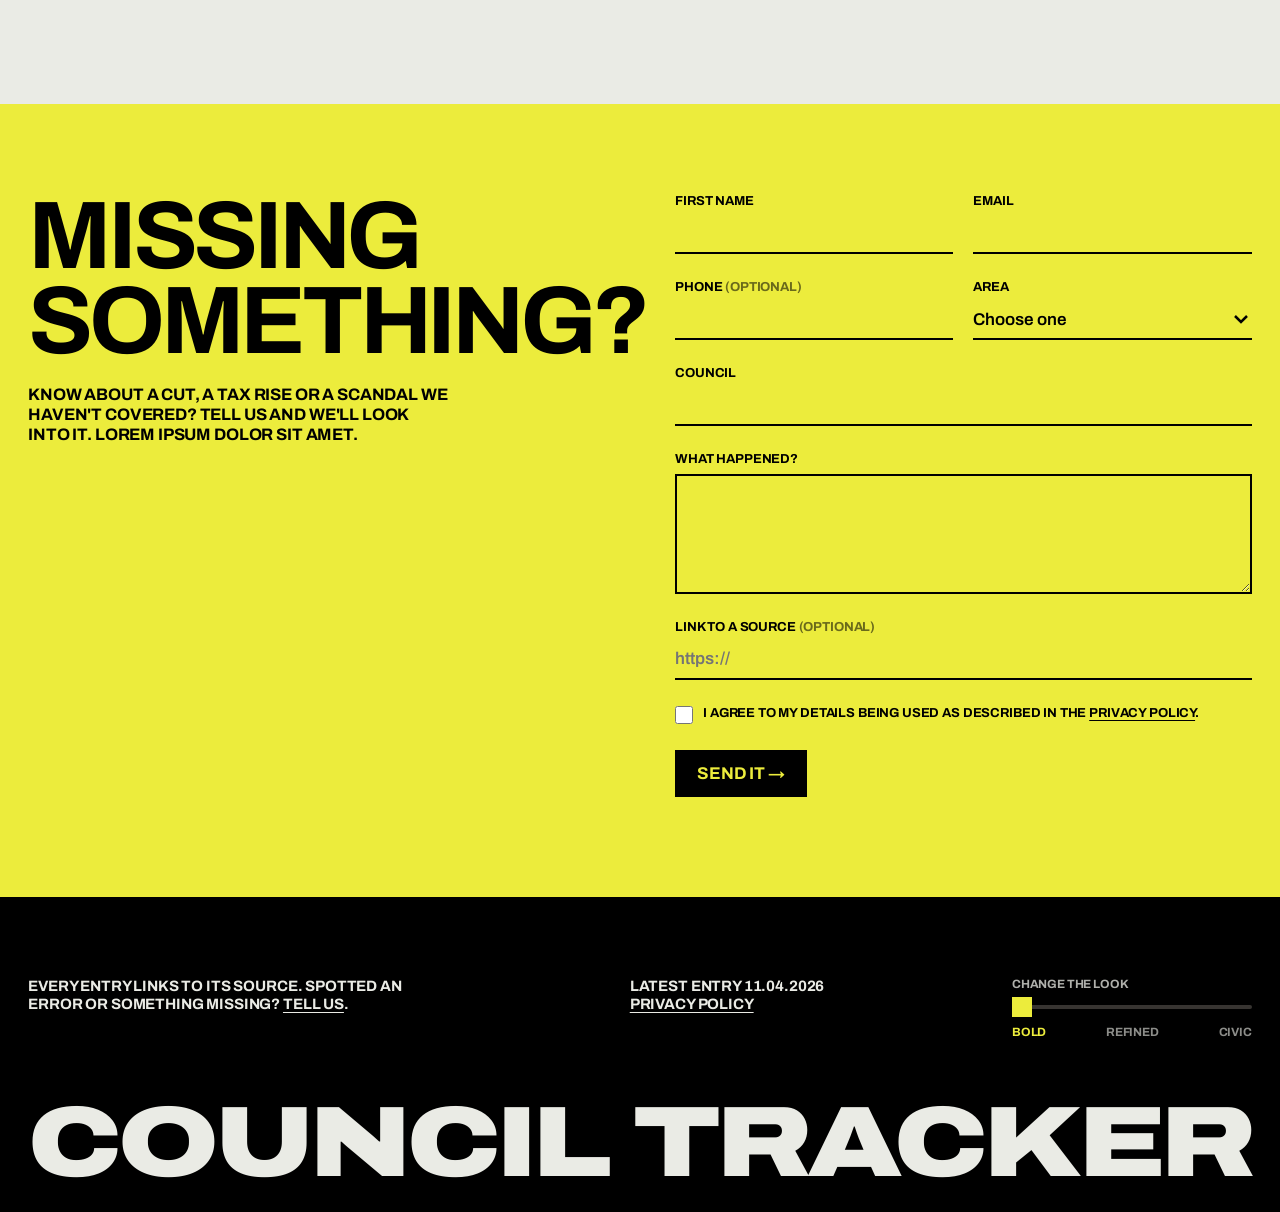
==== commit f60f3e83: "Add files via upload" ====
--- a/index.html
+++ b/index.html
@@ -7,7 +7,8 @@
   <meta name="description" content="Tracking decisions made by Reform-run councils across the UK.">
   <link rel="preconnect" href="https://fonts.googleapis.com">
   <link rel="preconnect" href="https://fonts.gstatic.com" crossorigin>
-  <link href="https://fonts.googleapis.com/css2?family=Archivo:wdth,wght@100..125,500..900&display=swap" rel="stylesheet">
+  <link href="https://fonts.googleapis.com/css2?family=Archivo:wdth,wght@100..125,500..900&family=DM+Serif+Display&family=DM+Sans:opsz,wght@9..40,400;9..40,500;9..40,600&family=Libre+Caslon+Text:wght@400;700&family=Libre+Baskerville:ital,wght@0,400;0,700;1,400&display=swap" rel="stylesheet">
+  <script src="look.js"></script>
   <style>
     :root {
       --bg:     #eaebe5;
@@ -16,6 +17,9 @@
       --yellow: #ecec3c;
       --font:   'Archivo', Arial, Helvetica, sans-serif;
       --pad:    clamp(16px, 2.2vw, 32px);
+      --map-other: #d6d7cf;
+      --map-reform: var(--red);
+      --map-hover: #c4c5bc;
     }
 
     * { box-sizing: border-box; }
@@ -92,24 +96,24 @@
     .map-wrap { display: flex; flex-direction: column; align-items: center; gap: 16px; }
     #uk-map { display: block; width: 100%; max-height: 86svh; touch-action: manipulation; }
     #uk-map path {
-      fill: #d6d7cf;
+      fill: var(--map-other);
       stroke: var(--bg);
       stroke-width: 0.6;
       stroke-linejoin: round;
       cursor: pointer;
       transition: fill 0.15s ease;
     }
-    #uk-map path.reform     { fill: var(--red); }
+    #uk-map path.reform     { fill: var(--map-reform); }
     #uk-map path.reform-min { fill: url(#hatch); }
     #uk-map path:hover, #uk-map path.active { stroke: var(--ink); stroke-width: 1.4; }
     #uk-map path.picked { stroke: var(--ink); stroke-width: 2.2; }
-    #uk-map path:not(.reform):not(.reform-min):hover { fill: #c4c5bc; }
+    #uk-map path:not(.reform):not(.reform-min):hover { fill: var(--map-hover); }
     .legend { display: flex; flex-wrap: wrap; justify-content: center; gap: 8px 18px; font-size: 13px; }
     .legend span { display: inline-flex; align-items: center; gap: 7px; }
     .legend i { width: 14px; height: 14px; display: inline-block; }
-    .legend .k-maj { background: var(--red); }
-    .legend .k-min { background: repeating-linear-gradient(45deg, var(--red) 0 2px, #d6d7cf 2px 5px); }
-    .legend .k-oth { background: #d6d7cf; }
+    .legend .k-maj { background: var(--map-reform); }
+    .legend .k-min { background: repeating-linear-gradient(45deg, var(--map-reform) 0 2px, var(--map-other) 2px 5px); }
+    .legend .k-oth { background: var(--map-other); }
     .map-foot { font-size: 11px; opacity: 0.55; text-align: center; }
 
     .map-tip {
@@ -363,19 +367,30 @@
       .track, .slider, .tab { transition: none; }
     }
   </style>
+  <link rel="stylesheet" href="looks.css">
 </head>
 <body>
 
   <nav class="nav" aria-label="Sections"></nav>
 
   <header class="hero">
+    <div class="hero-promo">An independent guide to your council</div>
+    <div class="bunting" aria-hidden="true"></div>
+    <p class="hero-kicker">For our towns and counties</p>
     <h1 aria-label="Reform Council Tracker">
       <span class="fit"><span>Reform</span></span>
       <span class="fit wide"><span>Council Tracker</span></span>
       <span class="fit narrow"><span>Council</span></span>
       <span class="fit narrow"><span>Tracker</span></span>
+      <span class="title-plain" aria-hidden="true"><span class="w-reform">Reform </span>Council Tracker</span>
     </h1>
-    <p class="tagline">Decisions made by Reform&#8209;run councils across the UK</p>
+    <div class="hero-rule" aria-hidden="true"></div>
+    <p class="tagline">
+      <span class="for-bold">Decisions made by Reform&#8209;run councils across the UK</span>
+      <span class="for-refined">Know what your council is delivering, and what you&rsquo;re paying for.</span>
+      <span class="for-civic">Your town. Your money. Your say.</span>
+    </p>
+    <a class="hero-cta" href="#local">Find your council &rarr;</a>
   </header>
 
   <section class="intro">
@@ -385,8 +400,8 @@
       <svg id="uk-map" role="img" aria-label="Map of UK council areas, with Reform-run councils highlighted" xmlns="http://www.w3.org/2000/svg">
         <defs>
           <pattern id="hatch" width="5" height="5" patternUnits="userSpaceOnUse" patternTransform="rotate(45)">
-            <rect width="5" height="5" fill="#d6d7cf"/>
-            <rect width="2" height="5" fill="#d8392b"/>
+            <rect width="5" height="5" style="fill: var(--map-other)"/>
+            <rect width="2" height="5" style="fill: var(--map-reform)"/>
           </pattern>
         </defs>
       </svg>
@@ -484,6 +499,7 @@
       <p>Every entry links to its source. Spotted an error or something missing? <a href="#submit">Tell us</a>.</p>
       <p><span id="updated"></span><br><a href="privacy.html">Privacy policy</a></p>
     </div>
+    <p class="foot-title">Reform Council Tracker</p>
     <span class="fit"><span>Council Tracker</span></span>
   </footer>
 
@@ -616,6 +632,8 @@
     [...trackEl.children].forEach(p => ro.observe(p));
 
     window.addEventListener('resize', fitText);
+    // A new look changes fonts and sizes, so re-fit the headline and slider
+    document.addEventListener('lookchange', () => { fitText(); document.fonts?.ready.then(() => { fitText(); fitHeight(); }); });
     fitText();
     document.fonts?.ready.then(fitText);
 
--- a/looks.css
+++ b/looks.css
@@ -0,0 +1,404 @@
+/* ==========================================================================
+   Looks: Bold is the site's default styling (inside each page).
+   This file adds the footer switcher and the Refined and Civic looks,
+   which apply when <html data-look="refined|civic"> is set by look.js.
+   ========================================================================== */
+
+/* ---- Look-specific elements: hidden unless their look is active ---------- */
+.hero-promo, .bunting, .hero-kicker, .title-plain, .hero-rule, .hero-cta,
+.for-refined, .for-civic, .foot-title { display: none; }
+
+.bunting {
+  height: 40px;
+  background: url("data:image/svg+xml,%3Csvg xmlns='http://www.w3.org/2000/svg' width='75' height='40'%3E%3Crect y='3' width='75' height='2.2' fill='%231d2b53'/%3E%3Cpath d='M2 5L24 5L13 32Z' fill='%23c1272d'/%3E%3Cpath d='M27 5L49 5L38 32Z' fill='%23fff' stroke='%23d9d2c3'/%3E%3Cpath d='M52 5L74 5L63 32Z' fill='%231d2b53'/%3E%3C/svg%3E") repeat-x left top;
+}
+
+/* ---- Footer look switcher (styled for Bold by default) -------------------- */
+.look-switch { display: grid; gap: 6px; min-width: 240px; --ls-accent: #ecec3c; }
+.look-switch .ls-label { font-size: 12px; opacity: 0.75; }
+.look-switch input[type=range] {
+  -webkit-appearance: none; appearance: none;
+  width: 100%; height: 4px; margin: 8px 0;
+  background: color-mix(in srgb, currentColor 35%, transparent);
+  border-radius: 4px; cursor: pointer;
+}
+.look-switch input[type=range]::-webkit-slider-thumb {
+  -webkit-appearance: none; width: 20px; height: 20px; border-radius: var(--ls-thumb, 0);
+  background: var(--ls-accent); border: 0; cursor: grab;
+}
+.look-switch input[type=range]::-moz-range-thumb {
+  width: 20px; height: 20px; border-radius: var(--ls-thumb, 0);
+  background: var(--ls-accent); border: 0; cursor: grab;
+}
+.look-switch input[type=range]:focus-visible { outline: 2px solid var(--ls-accent); outline-offset: 6px; }
+.ls-stops { display: flex; justify-content: space-between; }
+.ls-stops button {
+  appearance: none; background: none; border: 0; padding: 2px 0; cursor: pointer;
+  font-size: 12px; opacity: 0.6; color: inherit;
+}
+.ls-stops button:hover { opacity: 1; }
+.ls-stops button.on { opacity: 1; color: var(--ls-accent); }
+
+::view-transition-old(root), ::view-transition-new(root) { animation-duration: 0.45s; }
+
+
+/* ==========================================================================
+   REFINED: smart modern supermarket / farm shop / rebranded zoo
+   White, larder green, clean serif, rounded and airy
+   ========================================================================== */
+:root[data-look="refined"] {
+  --bg: #ffffff;
+  --ink: #1a1a1a;
+  --red: #b5532f;        /* terracotta: Reform areas, scandals */
+  --yellow: #f5f1e9;     /* oat: panels */
+  --green: #23412f;
+  --sage: #e6ede3;
+  --oat: #f5f1e9;
+  --mustard: #d9a93e;
+  --rule: #e5e2da;
+  --muted: #6b6b66;
+  --font: 'DM Sans', system-ui, sans-serif;
+  --serif: 'DM Serif Display', Georgia, serif;
+  --map-other: #ece8df; --map-reform: #b5532f; --map-hover: #ddd8cc;
+}
+[data-look="refined"] body {
+  font-weight: 400; font-size: 16px; line-height: 1.45;
+  text-transform: none; letter-spacing: 0;
+}
+[data-look="refined"] [data-section="cuts"]    { --accent: var(--green);   --on-accent: #fff; }
+[data-look="refined"] [data-section="tax"]     { --accent: var(--mustard); --on-accent: #1a1a1a; }
+[data-look="refined"] [data-section="scandal"] { --accent: var(--red);     --on-accent: #fff; }
+
+/* Nav */
+[data-look="refined"] .nav {
+  top: calc(var(--pad) + 26px);
+  background: #fff; border: 1px solid var(--rule); border-radius: 99px;
+  font-size: 14px; font-weight: 600; padding: 8px 18px;
+  box-shadow: 0 6px 18px -12px rgba(0,0,0,0.3);
+}
+
+/* Hero */
+[data-look="refined"] .hero {
+  background: #fff; color: var(--green);
+  min-height: 86svh; position: relative;
+  justify-content: center; align-items: center; text-align: center; gap: 22px;
+  padding: 120px var(--pad) 80px;
+  border-bottom: 1px solid var(--rule);
+}
+[data-look="refined"] .hero-promo {
+  display: block; position: absolute; top: 0; left: 0; right: 0;
+  background: var(--green); color: #fff; font-size: 13px; font-weight: 500; padding: 9px 16px;
+}
+[data-look="refined"] .hero .fit { display: none; }
+[data-look="refined"] .title-plain {
+  display: block; font-family: var(--serif); font-weight: 400;
+  font-size: clamp(48px, 8vw, 118px); line-height: 1; letter-spacing: -0.02em; font-stretch: 100%;
+}
+[data-look="refined"] .hero .tagline {
+  font-size: clamp(17px, 1.7vw, 21px); line-height: 1.4; letter-spacing: 0;
+  color: var(--ink); max-width: 34ch; padding: 0; font-weight: 400;
+}
+[data-look="refined"] .for-bold { display: none; }
+[data-look="refined"] .for-refined { display: inline; }
+[data-look="refined"] .hero-cta {
+  display: inline-block; background: var(--green); color: #fff;
+  font-weight: 600; font-size: 15px; padding: 13px 26px 12px; border-radius: 99px;
+}
+[data-look="refined"] .hero-cta:hover { background: #1a3324; }
+
+/* Intro + map */
+[data-look="refined"] .intro > p {
+  font-family: var(--serif); font-size: clamp(24px, 2.5vw, 38px); line-height: 1.2; letter-spacing: -0.01em;
+}
+[data-look="refined"] #uk-map path { stroke: #fff; }
+[data-look="refined"] .legend i { border-radius: 4px; }
+[data-look="refined"] .map-tip {
+  background: #fff; color: var(--ink); border: 1px solid var(--rule); border-radius: 10px;
+  box-shadow: 0 16px 36px -18px rgba(0,0,0,0.4);
+}
+[data-look="refined"] .map-tip strong { font-family: var(--serif); font-weight: 400; font-size: 23px; line-height: 1.05; letter-spacing: -0.01em; color: var(--green); }
+[data-look="refined"] .map-tip .tag { background: var(--red); color: #fff; border-radius: 99px; padding: 3px 9px; font-weight: 600; }
+
+/* Postcode */
+[data-look="refined"] .local-inner { border-top: 1px solid var(--rule); }
+[data-look="refined"] #local h2 { font-family: var(--serif); font-weight: 400; color: var(--green); letter-spacing: -0.02em; line-height: 1; }
+[data-look="refined"] .pc-form input { border: 1px solid #cfcac0; border-right: 0; border-radius: 99px 0 0 99px; font-size: 18px; padding-left: 20px; }
+[data-look="refined"] .pc-form button { background: var(--green); color: #fff; border-radius: 0 99px 99px 0; font-weight: 600; font-size: 15px; }
+[data-look="refined"] .pc-form button:hover { background: #1a3324; color: #fff; }
+[data-look="refined"] .pc-council { border: 1px solid var(--rule); border-radius: 10px; }
+[data-look="refined"] .pc-council.is-reform { background: var(--red); border-color: var(--red); color: #fff; }
+[data-look="refined"] .pc-results .entry .sec { border-radius: 99px; padding: 3px 9px; }
+
+/* Tabs + panels */
+[data-look="refined"] .tabs { border-top: 0; gap: 12px; }
+[data-look="refined"] .tab {
+  border: 1px solid var(--rule); border-radius: 10px; min-height: 150px;
+  background: #fff;
+}
+[data-look="refined"] .tab .top { font-size: 13px; font-weight: 600; color: var(--muted); }
+[data-look="refined"] .tab .label { font-family: var(--serif); font-weight: 400; font-size: clamp(22px, 2.3vw, 32px); letter-spacing: -0.01em; line-height: 1.05; }
+[data-look="refined"] .tab:hover { background: #fafaf7; }
+[data-look="refined"] .tab[aria-selected="true"] { background: var(--sage); border-color: var(--sage); color: var(--green); }
+[data-look="refined"] .tab[aria-selected="true"] .top { color: var(--green); }
+[data-look="refined"] .slider { border-top: 0; }
+[data-look="refined"] .panel { padding-top: 70px; }
+[data-look="refined"] .panel-head .num { font-size: 14px; font-weight: 600; color: var(--muted); letter-spacing: 0; margin-bottom: 10px; }
+[data-look="refined"] .panel-head h2 { font-family: var(--serif); font-weight: 400; color: var(--green); font-size: clamp(40px, 5.5vw, 76px); letter-spacing: -0.02em; line-height: 1; }
+[data-look="refined"] .panel-desc { color: var(--muted); }
+
+/* Entries */
+[data-look="refined"] .entry { border-top: 1px solid var(--rule); }
+[data-look="refined"] .entry:last-child { border-bottom: 1px solid var(--rule); }
+[data-look="refined"] .meta { font-size: 14px; color: var(--muted); font-weight: 500; }
+[data-look="refined"] .entry h3 { font-family: var(--serif); font-weight: 400; font-size: clamp(24px, 2.4vw, 34px); letter-spacing: -0.01em; line-height: 1.1; }
+[data-look="refined"] .entry h3 a:hover { text-decoration-thickness: 1px; }
+[data-look="refined"] .entry p { color: #3a3a37; }
+[data-look="refined"] .entry .source { background: var(--green); color: #fff; border-radius: 99px; font-size: 13px; font-weight: 600; padding: 8px 16px 7px; }
+[data-look="refined"] .entry .source:hover { background: #1a3324; color: #fff; }
+[data-look="refined"] .empty { border-top: 1px solid var(--rule); color: var(--muted); }
+[data-look="refined"] .controls { font-size: 15px; font-weight: 600; color: var(--green); }
+
+/* Submit form */
+[data-look="refined"] #submit { background: var(--oat); }
+[data-look="refined"] #submit h2 { font-family: var(--serif); font-weight: 400; color: var(--green); letter-spacing: -0.02em; line-height: 1; }
+[data-look="refined"] .field label { font-weight: 600; font-size: 13px; }
+[data-look="refined"] .field input, [data-look="refined"] .field select, [data-look="refined"] .field textarea {
+  background-color: #fff; border: 1px solid var(--rule); border-radius: 8px; padding: 11px 12px; font-weight: 400;
+}
+[data-look="refined"] .field select { padding-right: 34px; background-position: right 12px center; }
+[data-look="refined"] .consent input { accent-color: var(--green); }
+[data-look="refined"] .form-foot button { background: var(--green); color: #fff; border-radius: 99px; font-weight: 600; font-size: 15px; }
+[data-look="refined"] .form-foot button:hover { background: #1a3324; color: #fff; }
+
+/* Footer */
+[data-look="refined"] footer { background: var(--green); color: #fff; }
+[data-look="refined"] footer .fit { display: none; }
+[data-look="refined"] .foot-title { display: block; font-family: var(--serif); font-size: clamp(30px, 4vw, 52px); line-height: 1; letter-spacing: -0.02em; }
+[data-look="refined"] .look-switch { --ls-accent: #d9e8c9; --ls-thumb: 50%; }
+[data-look="refined"] .look-switch .ls-label { font-weight: 600; }
+
+/* Story page */
+[data-look="refined"] header.top { background: #fff; border-bottom: 1px solid var(--rule); font-size: 14px; font-weight: 600; }
+[data-look="refined"] header.top .home { font-family: var(--serif); font-weight: 400; font-stretch: 100%; letter-spacing: -0.01em; color: var(--green); font-size: 24px; }
+[data-look="refined"] .kicker { border-radius: 99px; font-size: 13px; font-weight: 600; padding: 6px 14px 5px; }
+[data-look="refined"] article h1, [data-look="refined"] .missing h1 {
+  font-family: var(--serif); font-weight: 400; color: var(--green); letter-spacing: -0.02em; line-height: 1;
+}
+[data-look="refined"] .article-grid { border-top: 1px solid var(--rule); }
+[data-look="refined"] .meta dt { opacity: 1; color: var(--muted); font-weight: 600; }
+[data-look="refined"] .meta dd { font-weight: 500; }
+[data-look="refined"] .meta .status { background: var(--red); color: #fff; border-radius: 99px; padding: 3px 9px; font-weight: 600; }
+[data-look="refined"] .share h2 { opacity: 1; color: var(--muted); font-weight: 600; }
+[data-look="refined"] .share-btns a, [data-look="refined"] .share-btns button { border: 0; background: var(--oat); color: var(--green); border-radius: 99px; font-weight: 600; padding: 8px 14px 7px; }
+[data-look="refined"] .share-btns a:hover, [data-look="refined"] .share-btns button:hover { background: var(--green); color: #fff; }
+[data-look="refined"] .standfirst { font-size: clamp(19px, 1.7vw, 23px); line-height: 1.4; letter-spacing: 0; font-weight: 500; }
+[data-look="refined"] .body p { font-weight: 400; color: #333; }
+[data-look="refined"] .content .source { border-radius: 99px; font-weight: 600; padding: 9px 16px 8px; }
+[data-look="refined"] .share-end { border-top: 1px solid var(--rule); }
+[data-look="refined"] .more-head { border-top: 1px solid var(--rule); }
+[data-look="refined"] .more-head h2 { font-family: var(--serif); font-weight: 400; color: var(--green); letter-spacing: -0.02em; }
+[data-look="refined"] .more-list li { border-top: 1px solid var(--rule); }
+[data-look="refined"] .more-list .m { color: var(--muted); font-weight: 500; }
+[data-look="refined"] .more-list h3 { font-family: var(--serif); font-weight: 400; letter-spacing: -0.01em; line-height: 1.1; }
+
+/* Privacy page */
+[data-look="refined"] main.policy h1 { font-family: var(--serif); font-weight: 400; color: var(--green); letter-spacing: -0.02em; line-height: 1; }
+[data-look="refined"] main.policy h2 { font-family: var(--serif); font-weight: 400; color: var(--green); border-top: 1px solid var(--rule); letter-spacing: -0.01em; }
+[data-look="refined"] .policy .note { background: var(--oat); color: var(--green); border-radius: 99px; font-weight: 600; padding: 6px 12px 5px; }
+
+
+/* ==========================================================================
+   CIVIC: British civic pride
+   Ivory, pillar-box red and navy; Caslon capitals; village-fete bunting
+   ========================================================================== */
+:root[data-look="civic"] {
+  --bg: #faf7f0;
+  --ink: #1d2b53;
+  --red: #c1272d;
+  --yellow: #f1ead9;     /* warm paper: panels */
+  --navy: #1d2b53;
+  --gold: #b8923a;
+  --font: 'Libre Baskerville', Georgia, serif;
+  --caslon: 'Libre Caslon Text', Georgia, serif;
+  --map-other: #e3ddd0; --map-reform: #c1272d; --map-hover: #d6cfbf;
+}
+[data-look="civic"] body {
+  font-weight: 400; font-size: 15px; line-height: 1.5;
+  text-transform: none; letter-spacing: 0;
+}
+[data-look="civic"] [data-section="cuts"]    { --accent: var(--red);  --on-accent: #fff; }
+[data-look="civic"] [data-section="tax"]     { --accent: var(--gold); --on-accent: #1d2b53; }
+[data-look="civic"] [data-section="scandal"] { --accent: var(--navy); --on-accent: #fff; }
+
+/* Shared type helpers */
+[data-look="civic"] .nav,
+[data-look="civic"] .hero .title-plain,
+[data-look="civic"] #local h2,
+[data-look="civic"] .tab .label,
+[data-look="civic"] .panel-head .num,
+[data-look="civic"] .panel-head h2,
+[data-look="civic"] .entry h3,
+[data-look="civic"] .entry .source,
+[data-look="civic"] .map-tip strong,
+[data-look="civic"] .map-tip .tag,
+[data-look="civic"] .pc-form button,
+[data-look="civic"] .pc-council,
+[data-look="civic"] #submit h2,
+[data-look="civic"] .form-foot button,
+[data-look="civic"] .foot-title,
+[data-look="civic"] header.top .home,
+[data-look="civic"] .kicker,
+[data-look="civic"] article h1,
+[data-look="civic"] .missing h1,
+[data-look="civic"] .share-btns a,
+[data-look="civic"] .share-btns button,
+[data-look="civic"] .content .source,
+[data-look="civic"] .more-head h2,
+[data-look="civic"] .more-list h3,
+[data-look="civic"] main.policy h1,
+[data-look="civic"] main.policy h2 {
+  font-family: var(--caslon); font-weight: 700; text-transform: uppercase; font-stretch: 100%;
+}
+[data-look="civic"] .tab .top,
+[data-look="civic"] .meta,
+[data-look="civic"] .field label,
+[data-look="civic"] .controls,
+[data-look="civic"] .legend,
+[data-look="civic"] .map-foot,
+[data-look="civic"] .look-switch .ls-label,
+[data-look="civic"] .ls-stops button,
+[data-look="civic"] .hero-kicker,
+[data-look="civic"] .meta dt,
+[data-look="civic"] .share h2,
+[data-look="civic"] .more-list .m,
+[data-look="civic"] header.top nav {
+  font-variant: small-caps; text-transform: lowercase; letter-spacing: 0.1em;
+}
+
+/* Nav */
+[data-look="civic"] .nav { top: 46px; background: var(--bg); border: 1px solid var(--navy); font-size: 12.5px; letter-spacing: 0.1em; padding: 8px 14px 7px; }
+
+/* Hero */
+[data-look="civic"] .hero {
+  background: var(--bg); color: var(--navy);
+  min-height: 86svh; position: relative;
+  justify-content: center; align-items: center; text-align: center; gap: 18px;
+  padding: 110px var(--pad) 80px;
+  border-bottom: 4px double var(--navy);
+}
+[data-look="civic"] .bunting { display: block; position: absolute; top: 0; left: 0; right: 0; }
+[data-look="civic"] .hero-kicker { display: block; font-size: 18px; margin: 0; }
+[data-look="civic"] .hero .fit { display: none; }
+[data-look="civic"] .title-plain {
+  display: block; color: var(--red);
+  font-size: clamp(50px, 10vw, 150px); line-height: 1; letter-spacing: 0.04em;
+  max-width: 7.5em; margin: 0 auto;
+}
+[data-look="civic"] .title-plain .w-reform { display: none; }
+[data-look="civic"] .hero-rule { display: block; width: 240px; height: 6px; border-top: 2px solid var(--navy); border-bottom: 1px solid var(--navy); }
+[data-look="civic"] .hero .tagline {
+  font-style: italic; font-weight: 400; font-size: clamp(18px, 2vw, 25px); line-height: 1.3;
+  letter-spacing: 0; max-width: 30ch; padding: 0;
+}
+[data-look="civic"] .for-bold { display: none; }
+[data-look="civic"] .for-civic { display: inline; }
+
+/* Intro + map */
+[data-look="civic"] .intro > p { font-size: clamp(19px, 2vw, 28px); line-height: 1.5; letter-spacing: 0; }
+[data-look="civic"] .intro > p::first-letter {
+  font-family: var(--caslon); font-weight: 700; color: var(--red);
+  float: left; font-size: 3.3em; line-height: 0.85; padding: 0.06em 0.1em 0 0;
+}
+[data-look="civic"] #uk-map path { stroke: var(--bg); }
+[data-look="civic"] .map-tip { background: #fff; color: var(--navy); border: 2px solid var(--navy); box-shadow: 5px 5px 0 var(--red); }
+[data-look="civic"] .map-tip strong { font-size: 18px; letter-spacing: 0.04em; line-height: 1.15; }
+[data-look="civic"] .map-tip .tag { background: var(--red); color: #fff; font-size: 10.5px; letter-spacing: 0.1em; }
+
+/* Postcode */
+[data-look="civic"] .local-inner { border-top: 4px double var(--navy); }
+[data-look="civic"] #local h2 { letter-spacing: 0.03em; line-height: 1.1; font-size: clamp(28px, 3.6vw, 52px); }
+[data-look="civic"] .pc-form input { border: 1px solid var(--navy); border-right: 0; background: #fff; font-family: var(--font); letter-spacing: 0.04em; }
+[data-look="civic"] .pc-form button { background: var(--red); color: #fff; font-size: 13px; letter-spacing: 0.12em; }
+[data-look="civic"] .pc-form button:hover { background: var(--navy); color: #fff; }
+[data-look="civic"] .pc-council { border: 1px solid var(--navy); font-size: 13px; letter-spacing: 0.05em; }
+[data-look="civic"] .pc-council small { font-family: var(--font); text-transform: none; font-weight: 400; letter-spacing: 0; font-style: italic; }
+[data-look="civic"] .pc-council.is-reform { background: var(--red); border-color: var(--red); color: #fff; }
+
+/* Tabs + panels */
+[data-look="civic"] .tabs { border: 2px solid var(--navy); }
+[data-look="civic"] .tab { border-right: 1px solid var(--navy); background: #fff; min-height: 150px; }
+[data-look="civic"] .tab:last-child { border-right: 0; }
+[data-look="civic"] .tab .top { font-size: 15px; }
+[data-look="civic"] .tab .label { font-size: clamp(17px, 1.8vw, 24px); letter-spacing: 0.04em; line-height: 1.15; }
+[data-look="civic"] .tab:hover { background: #f6f2e8; }
+[data-look="civic"] .tab[aria-selected="true"] { background: var(--accent); color: var(--on-accent); }
+[data-look="civic"] .slider { border-top: 0; }
+[data-look="civic"] .panel-head { text-align: center; }
+[data-look="civic"] .panel-head .num { color: var(--red); font-size: clamp(22px, 2.4vw, 32px); letter-spacing: 0.1em; margin-bottom: 10px; }
+[data-look="civic"] .panel-head h2 { font-size: clamp(34px, 4.8vw, 68px); letter-spacing: 0.03em; line-height: 1.05; }
+[data-look="civic"] .panel-desc { font-style: italic; margin-left: auto; margin-right: auto; max-width: 60ch; }
+
+/* Entries */
+[data-look="civic"] .entry { border-top: 1px solid var(--navy); }
+[data-look="civic"] .entry:last-child { border-bottom: 4px double var(--navy); }
+[data-look="civic"] .meta { font-size: 15px; }
+[data-look="civic"] .entry h3 { font-size: clamp(20px, 2.1vw, 29px); letter-spacing: 0.03em; line-height: 1.15; }
+[data-look="civic"] .entry p { line-height: 1.6; }
+[data-look="civic"] .entry .source { background: var(--red); color: #fff; font-size: 11.5px; letter-spacing: 0.12em; padding: 8px 13px 7px; }
+[data-look="civic"] .entry .source:hover { background: var(--navy); color: #fff; }
+[data-look="civic"] .empty { border-top: 1px solid var(--navy); font-style: italic; }
+[data-look="civic"] .controls { font-size: 17px; }
+
+/* Submit form */
+[data-look="civic"] #submit { background: var(--yellow); border-top: 4px double var(--navy); }
+[data-look="civic"] #submit h2 { color: var(--red); letter-spacing: 0.03em; line-height: 1.05; font-size: clamp(40px, 6vw, 88px); }
+[data-look="civic"] .field label { font-size: 15px; }
+[data-look="civic"] .field input, [data-look="civic"] .field select, [data-look="civic"] .field textarea {
+  background-color: #fff; border: 1px solid var(--navy); padding: 10px 12px; font-weight: 400;
+}
+[data-look="civic"] .field select { padding-right: 34px; background-position: right 12px center; }
+[data-look="civic"] .consent input { accent-color: var(--red); }
+[data-look="civic"] .form-foot button { background: var(--red); color: #fff; font-size: 13px; letter-spacing: 0.12em; }
+[data-look="civic"] .form-foot button:hover { background: var(--navy); color: #fff; }
+
+/* Footer */
+[data-look="civic"] footer { background: var(--navy); color: var(--bg); border-top: 4px double #e9c46a; }
+[data-look="civic"] footer .fit { display: none; }
+[data-look="civic"] .foot-title { display: block; font-size: clamp(26px, 3.4vw, 44px); letter-spacing: 0.06em; line-height: 1.1; }
+[data-look="civic"] .look-switch { --ls-accent: #e9c46a; --ls-thumb: 50%; }
+[data-look="civic"] .ls-stops button { font-size: 14px; }
+
+/* Story page */
+[data-look="civic"] header.top { background: var(--bg); color: var(--navy); border-bottom: 4px double var(--navy); position: relative; padding-top: calc(var(--pad) + 34px); }
+[data-look="civic"] header.top .home { color: var(--red); letter-spacing: 0.06em; font-size: clamp(16px, 1.8vw, 21px); }
+[data-look="civic"] header.top nav { font-size: 16px; }
+[data-look="civic"] .kicker { font-size: 11.5px; letter-spacing: 0.12em; padding: 7px 11px 6px; }
+[data-look="civic"] article h1, [data-look="civic"] .missing h1 { color: var(--red); letter-spacing: 0.03em; line-height: 1.05; font-size: clamp(34px, 5.4vw, 80px); }
+[data-look="civic"] .article-grid { border-top: 4px double var(--navy); }
+[data-look="civic"] .meta dt { opacity: 1; font-size: 14px; }
+[data-look="civic"] .meta .status { background: var(--red); color: #fff; font-style: italic; }
+[data-look="civic"] .share h2 { opacity: 1; font-size: 14px; font-weight: 400; }
+[data-look="civic"] .share-btns a, [data-look="civic"] .share-btns button { border: 1px solid var(--navy); font-size: 11px; letter-spacing: 0.1em; padding: 8px 11px 7px; }
+[data-look="civic"] .share-btns a:hover, [data-look="civic"] .share-btns button:hover { background: var(--red); border-color: var(--red); color: #fff; }
+[data-look="civic"] .standfirst { font-style: italic; font-size: clamp(18px, 1.7vw, 22px); line-height: 1.45; letter-spacing: 0; }
+[data-look="civic"] .body p { font-weight: 400; line-height: 1.7; }
+[data-look="civic"] .content .source { font-size: 12px; letter-spacing: 0.12em; padding: 9px 13px 8px; }
+[data-look="civic"] .share-end { border-top: 1px solid var(--navy); }
+[data-look="civic"] .more-head { border-top: 4px double var(--navy); }
+[data-look="civic"] .more-head h2 { letter-spacing: 0.03em; line-height: 1.1; }
+[data-look="civic"] .more-list li { border-top: 1px solid var(--navy); }
+[data-look="civic"] .more-list .m { font-size: 14px; }
+[data-look="civic"] .more-list h3 { letter-spacing: 0.03em; line-height: 1.15; font-size: clamp(18px, 1.6vw, 23px); }
+
+/* Privacy page */
+[data-look="civic"] main.policy h1 { color: var(--red); letter-spacing: 0.03em; line-height: 1.05; }
+[data-look="civic"] main.policy h2 { border-top: 1px solid var(--navy); letter-spacing: 0.03em; }
+[data-look="civic"] .policy .note { background: var(--navy); color: #fff; font-style: italic; }
+
+/* Civic on small screens: stacked tabs need horizontal rules instead */
+@media (max-width: 720px) {
+  [data-look="civic"] .tab { border-right: 0; border-bottom: 1px solid var(--navy); }
+  [data-look="civic"] .tab:last-child { border-bottom: 0; }
+  [data-look="refined"] .tabs { gap: 8px; }
+  [data-look="refined"] .tab, [data-look="civic"] .tab { min-height: 0; }
+}
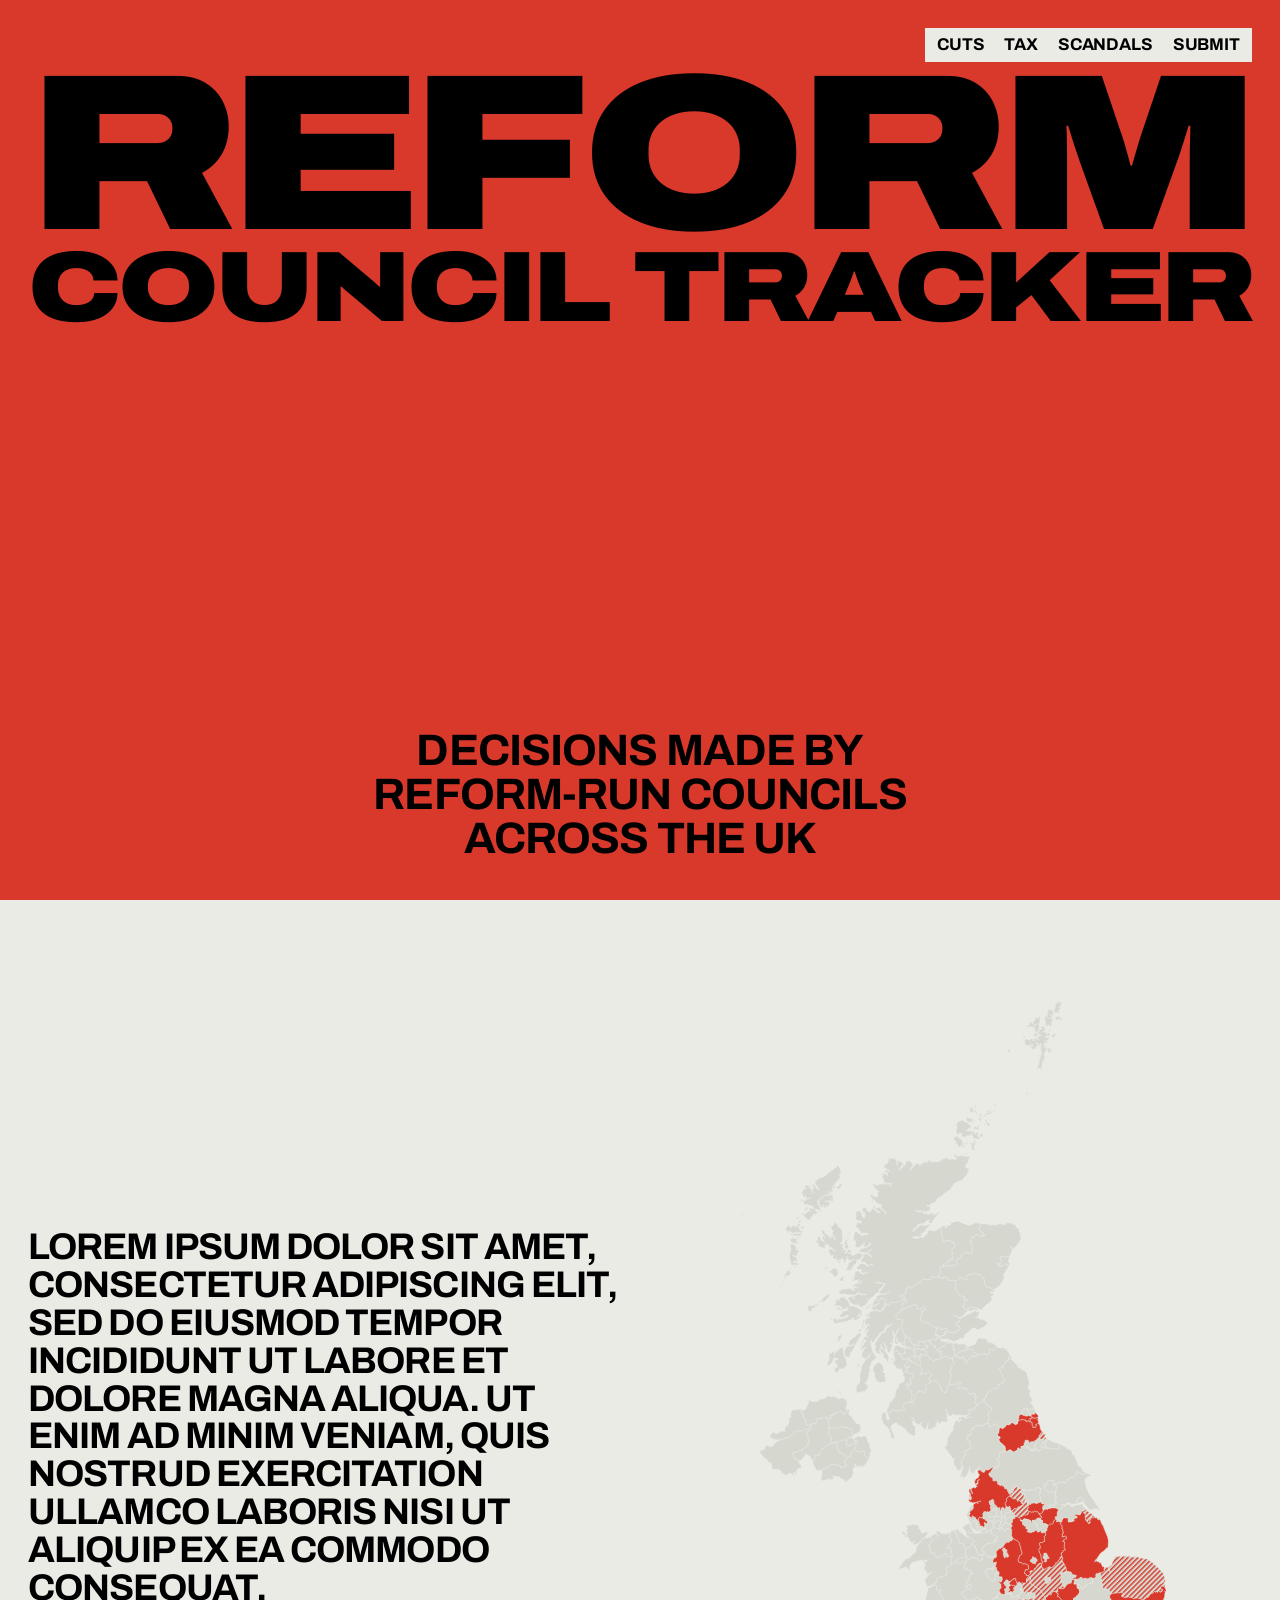
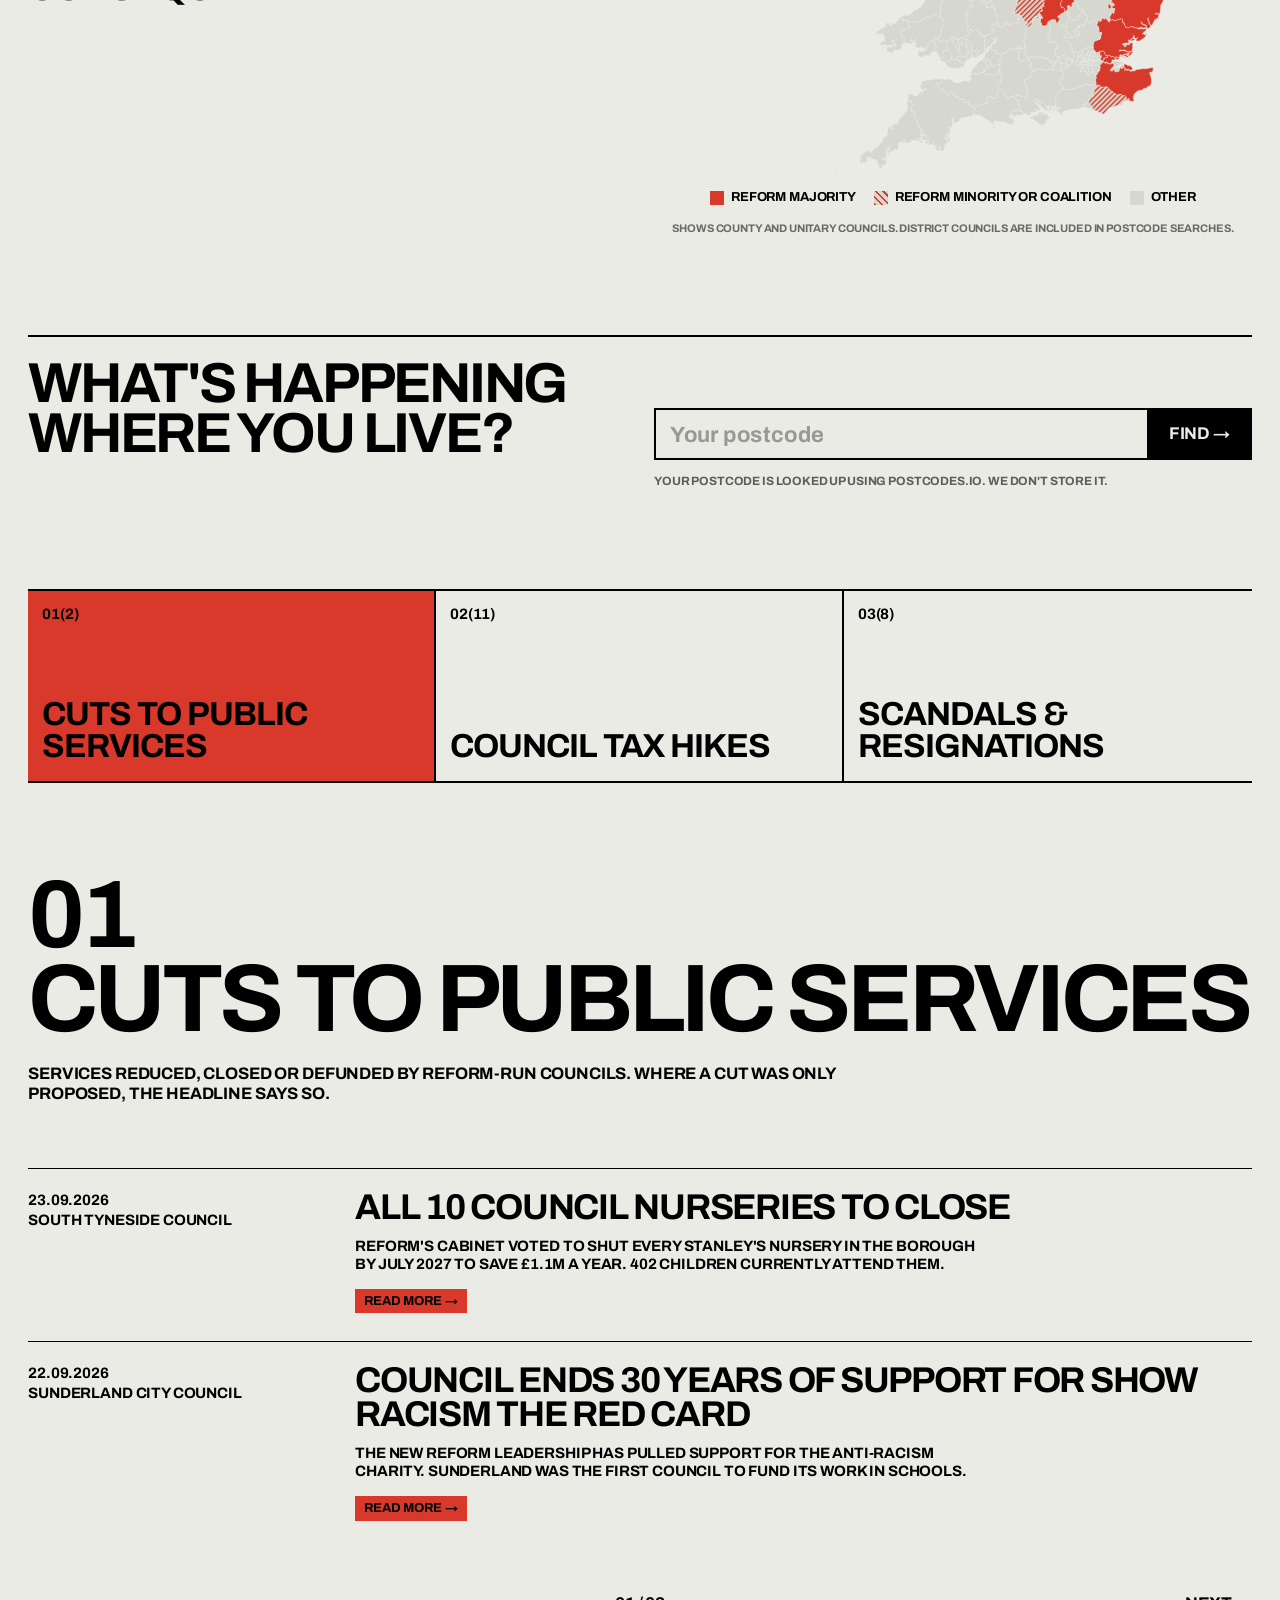
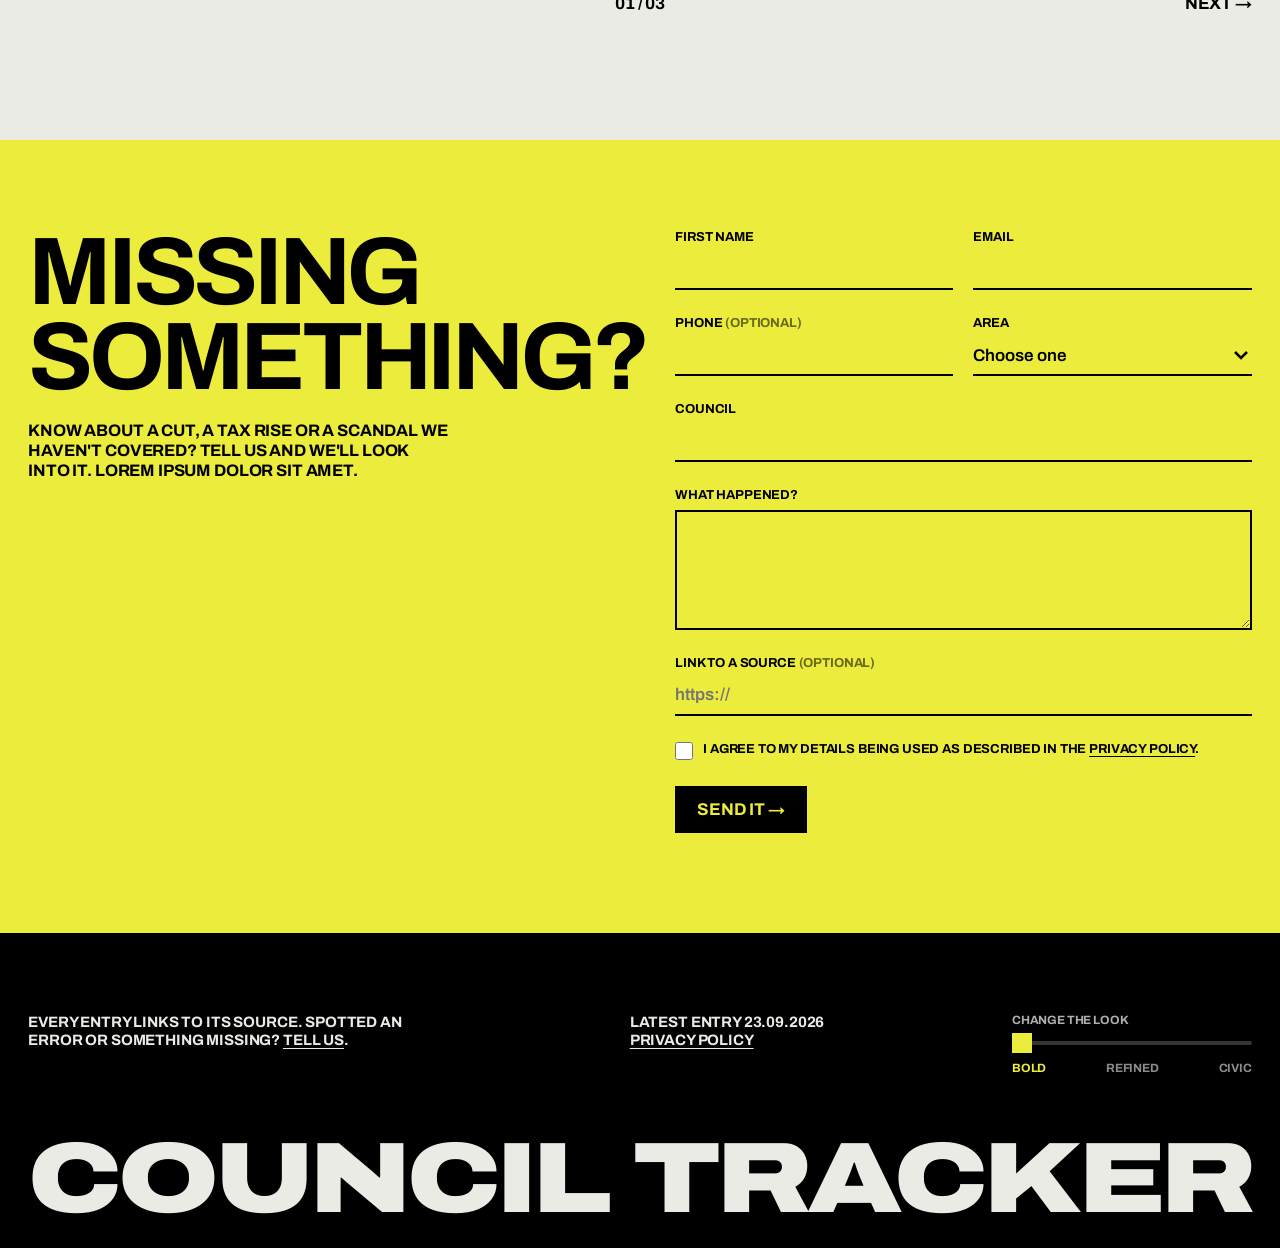
==== commit 983c3fad: "Add files via upload" ====
--- a/index.html
+++ b/index.html
@@ -133,6 +133,27 @@
     }
     .map-tip span { display: block; }
     .map-tip .note { margin-top: 8px; opacity: 0.7; }
+    .map-tip.pinned { pointer-events: auto; padding-right: 34px; }
+    .map-tip .tip-stories { margin-top: 10px; padding-top: 9px; border-top: 1px solid color-mix(in srgb, currentColor 30%, transparent); }
+    .map-tip .tip-stories b { display: block; font-size: 15px; margin-bottom: 5px; }
+    .map-tip .tip-stories ul { list-style: none; margin: 0; padding: 0; display: grid; gap: 3px; }
+    .map-tip .tip-stories li { display: flex; align-items: center; gap: 7px; }
+    .map-tip .tip-stories li i { width: 9px; height: 9px; background: var(--accent); flex: none; outline: 1px solid color-mix(in srgb, currentColor 40%, transparent); }
+    .map-tip .tip-stories li em { font-style: normal; margin-left: auto; padding-left: 12px; }
+    .map-tip .tip-hint { display: block; margin-top: 10px; font-size: 11px; opacity: 0.6; }
+    .map-tip .tip-btn {
+      display: inline-block; margin-top: 12px;
+      background: var(--yellow); color: var(--ink);
+      padding: 7px 11px 6px; font-size: 13px;
+    }
+    .map-tip .tip-btn:hover, .map-tip .tip-btn:focus-visible { background: var(--red); outline: none; }
+    .map-tip .tip-close {
+      position: absolute; top: 6px; right: 6px;
+      appearance: none; border: 0; background: none; color: inherit; cursor: pointer;
+      font-size: 22px; line-height: 1; padding: 2px 6px;
+    }
+    #uk-map path { cursor: pointer; }
+    .meta a.council-link:hover, .pc-council a:hover { text-decoration: underline; text-underline-offset: 3px; }
 
     /* ---- Postcode lookup ----------------------------------------------- */
     #local { padding: 0 var(--pad) 100px; }
@@ -537,7 +558,7 @@
           <li class="entry"${section ? ` data-section="${esc(section.id)}"` : ''}>
             <div class="meta">
               <time datetime="${esc(e.date)}">${dotDate(e.date)}</time>
-              <span>${esc(e.council)}</span>
+              <a class="council-link" href="${councilUrl(e.council)}">${esc(e.council)}</a>
               ${section ? `<span class="sec">${esc(section.navLabel || section.label)}</span>` : ''}
             </div>
             <div>
@@ -672,43 +693,90 @@
       mapEl.appendChild(p);
     });
 
-    function showTip(path, x, y) {
+    // Hovering shows a preview that follows the pointer. Clicking (or tapping) an area pins
+    // the box in place so its "See stories" button can be clicked.
+    let pinned = null;
+
+    function tipHTML(path, isPinned) {
       const c = reformByCode[path.dataset.code];
-      tipEl.innerHTML = c
-        ? `<strong>${esc(c.name)}</strong>
-           <span class="tag">${CONTROL_LABEL[c.control]}</span>
+      const name = c ? c.name : path.dataset.name;
+      const list = entriesFor(name);
+      const bySection = SECTIONS.map(s => ({ s, n: list.filter(x => x.s === s).length })).filter(x => x.n);
+      const canOpen = list.length > 0 || !!c;
+
+      const status = c
+        ? `<span class="tag">${CONTROL_LABEL[c.control]}</span>
            ${c.control === 'majority' ? `<span>Majority of ${c.seats * 2 - c.totalSeats}</span>` : ''}
            <span>${c.seats} of ${c.totalSeats} seats</span>
            <span>In control since ${monthYear(c.since)} (${timeSince(c.since)})</span>
            ${c.note ? `<span class="note">${esc(c.note)}</span>` : ''}`
-        : `<strong>${esc(path.dataset.name)}</strong><span>Not Reform-run</span>`;
-      tipEl.classList.add('show');
+        : `<span>Not Reform-run</span>`;
+
+      const stories = list.length
+        ? `<div class="tip-stories"><b>${storyCount(list.length)}</b>
+             <ul>${bySection.map(({ s, n }) => `<li data-section="${esc(s.id)}"><i></i>${esc(s.navLabel || s.label)}<em>${n}</em></li>`).join('')}</ul></div>`
+        : (c ? `<div class="tip-stories"><b>No stories yet</b></div>` : '');
+
+      const action = !canOpen ? ''
+        : isPinned
+          ? `<a class="tip-btn" href="${councilUrl(name)}">${list.length ? `See ${storyCount(list.length)}` : 'Council page'} &rarr;</a>`
+          : `<span class="tip-hint">Click the area to open</span>`;
+
+      return `${isPinned ? '<button type="button" class="tip-close" aria-label="Close">&times;</button>' : ''}
+        <strong>${esc(name)}</strong>${status}${stories}${action}`;
+    }
+
+    function placeTip(x, y) {
       const w = tipEl.offsetWidth, h = tipEl.offsetHeight;
-      const left = x + 16 + w > window.innerWidth - 8 ? x - w - 16 : x + 16;
+      const left = x + 16 + w > window.innerWidth - 8 ? Math.max(8, x - w - 16) : x + 16;
       const top  = Math.min(Math.max(8, y - h / 2), window.innerHeight - h - 8);
       tipEl.style.left = left + 'px';
       tipEl.style.top  = top + 'px';
     }
+
+    function showTip(path, x, y, isPinned = false) {
+      tipEl.innerHTML = tipHTML(path, isPinned);
+      tipEl.classList.add('show');
+      tipEl.classList.toggle('pinned', isPinned);
+      placeTip(x, y);
+    }
+
+    function activate(path) {
+      if (path.classList.contains('active')) return;
+      mapEl.querySelector('.active')?.classList.remove('active');
+      path.classList.add('active');
+      mapEl.appendChild(path); // bring to front so its outline shows fully
+    }
+
     function hideTip() {
-      tipEl.classList.remove('show');
+      pinned = null;
+      tipEl.classList.remove('show', 'pinned');
       mapEl.querySelector('.active')?.classList.remove('active');
     }
 
     mapEl.addEventListener('pointermove', e => {
+      if (pinned || e.pointerType !== 'mouse') return;
       const path = e.target.closest('path[data-code]');
       if (!path) return hideTip();
-      if (!path.classList.contains('active')) {
-        hideTip();
-        path.classList.add('active');
-        mapEl.appendChild(path); // bring to front so its outline shows fully
-      }
+      activate(path);
       showTip(path, e.clientX, e.clientY);
     });
-    mapEl.addEventListener('pointerleave', e => { if (e.pointerType === 'mouse') hideTip(); });
-    // On touch screens, tap an area to see its box; tap anywhere else to close
-    document.addEventListener('pointerdown', e => {
-      if (e.pointerType !== 'mouse' && !mapEl.contains(e.target)) hideTip();
-    });
+    mapEl.addEventListener('pointerleave', e => { if (!pinned && e.pointerType === 'mouse') hideTip(); });
+
+    mapEl.addEventListener('click', e => {
+      const path = e.target.closest('path[data-code]');
+      if (!path) return hideTip();
+      pinned = path;
+      activate(path);
+      showTip(path, e.clientX, e.clientY, true);
+      tipEl.querySelector('.tip-btn')?.focus({ preventScroll: true });
+    });
+
+    tipEl.addEventListener('click', e => { if (e.target.closest('.tip-close')) hideTip(); });
+    document.addEventListener('click', e => {
+      if (pinned && !mapEl.contains(e.target) && !tipEl.contains(e.target)) hideTip();
+    });
+    document.addEventListener('keydown', e => { if (e.key === 'Escape' && pinned) hideTip(); });
     window.addEventListener('scroll', () => { if (tipEl.classList.contains('show')) hideTip(); }, { passive: true });
 
     // ---- Postcode lookup --------------------------------------------------
@@ -751,7 +819,7 @@
         <div class="pc-councils">
           ${councils.map(c => `
             <div class="pc-council${c.reform ? ' is-reform' : ''}">
-              ${esc(c.reform ? c.reform.name : c.name)}
+              ${c.reform || entriesFor(c.name).length ? `<a href="${councilUrl(c.reform ? c.reform.name : c.name)}">${esc(c.reform ? c.reform.name : c.name)} &rarr;</a>` : esc(c.name)}
               <small>${c.reform ? `${CONTROL_LABEL[c.reform.control]} since ${monthYear(c.reform.since)}` : 'Not Reform-run'}</small>
             </div>`).join('')}
         </div>
--- a/looks.css
+++ b/looks.css
@@ -402,3 +402,39 @@
   [data-look="refined"] .tabs { gap: 8px; }
   [data-look="refined"] .tab, [data-look="civic"] .tab { min-height: 0; }
 }
+
+/* ==========================================================================
+   Map box story counts and council feed pages
+   ========================================================================== */
+[data-look="refined"] .map-tip .tip-btn { background: var(--green); color: #fff; border-radius: 99px; font-weight: 600; padding: 8px 15px 7px; }
+[data-look="refined"] .map-tip .tip-btn:hover, [data-look="refined"] .map-tip .tip-btn:focus-visible { background: #1a3324; }
+[data-look="refined"] .map-tip .tip-stories { border-top-color: var(--rule); }
+[data-look="refined"] .map-tip .tip-stories li i { border-radius: 50%; outline: 0; }
+[data-look="refined"] .map-tip .tip-stories b { font-weight: 600; }
+
+[data-look="civic"] .map-tip .tip-btn { background: var(--red); color: #fff; font-family: var(--caslon); font-weight: 700; text-transform: uppercase; letter-spacing: 0.1em; font-size: 11px; padding: 8px 12px 7px; }
+[data-look="civic"] .map-tip .tip-btn:hover, [data-look="civic"] .map-tip .tip-btn:focus-visible { background: var(--navy); }
+[data-look="civic"] .map-tip .tip-stories b { font-family: var(--caslon); text-transform: uppercase; letter-spacing: 0.05em; font-size: 13px; }
+[data-look="civic"] .map-tip .tip-stories li, [data-look="civic"] .map-tip .tip-hint { font-variant: small-caps; text-transform: lowercase; letter-spacing: 0.08em; }
+
+/* Council feed page */
+[data-look="refined"] .facts { border-top: 1px solid var(--rule); }
+[data-look="refined"] .facts dt { opacity: 1; color: var(--muted); font-weight: 600; }
+[data-look="refined"] .facts dd { font-family: var(--serif); letter-spacing: -0.01em; }
+[data-look="refined"] .facts .status { background: var(--red); color: #fff; border-radius: 99px; font-family: var(--font); font-weight: 600; font-size: 14px; padding: 4px 12px 3px; }
+[data-look="refined"] .counts a { border-radius: 99px; font-weight: 600; padding: 7px 14px 6px; }
+[data-look="refined"] .feed-head { border-top: 1px solid var(--rule); }
+[data-look="refined"] .feed-head h2 { font-family: var(--serif); font-weight: 400; color: var(--green); letter-spacing: -0.02em; }
+[data-look="refined"] .feed-head a { font-weight: 600; color: var(--green); }
+[data-look="refined"] .entry .sec { border-radius: 99px; padding: 3px 9px; font-weight: 600; }
+
+[data-look="civic"] .facts { border-top: 4px double var(--navy); }
+[data-look="civic"] .facts dt { opacity: 1; font-variant: small-caps; text-transform: lowercase; letter-spacing: 0.1em; font-size: 14px; }
+[data-look="civic"] .facts dd { font-family: var(--caslon); font-weight: 700; text-transform: uppercase; letter-spacing: 0.04em; font-size: clamp(15px, 1.4vw, 19px); }
+[data-look="civic"] .facts .status { background: var(--red); color: #fff; }
+[data-look="civic"] .facts-note { font-style: italic; }
+[data-look="civic"] .counts a { font-family: var(--caslon); font-weight: 700; text-transform: uppercase; letter-spacing: 0.1em; font-size: 12px; padding: 8px 12px 7px; }
+[data-look="civic"] .feed-head { border-top: 4px double var(--navy); }
+[data-look="civic"] .feed-head h2 { font-family: var(--caslon); font-weight: 700; text-transform: uppercase; letter-spacing: 0.03em; color: var(--red); line-height: 1.1; }
+[data-look="civic"] .feed-head a { font-variant: small-caps; text-transform: lowercase; letter-spacing: 0.1em; font-size: 16px; }
+[data-look="civic"] .entry .sec { font-family: var(--caslon); font-weight: 700; text-transform: uppercase; letter-spacing: 0.1em; font-size: 10.5px; padding: 4px 8px 3px; }
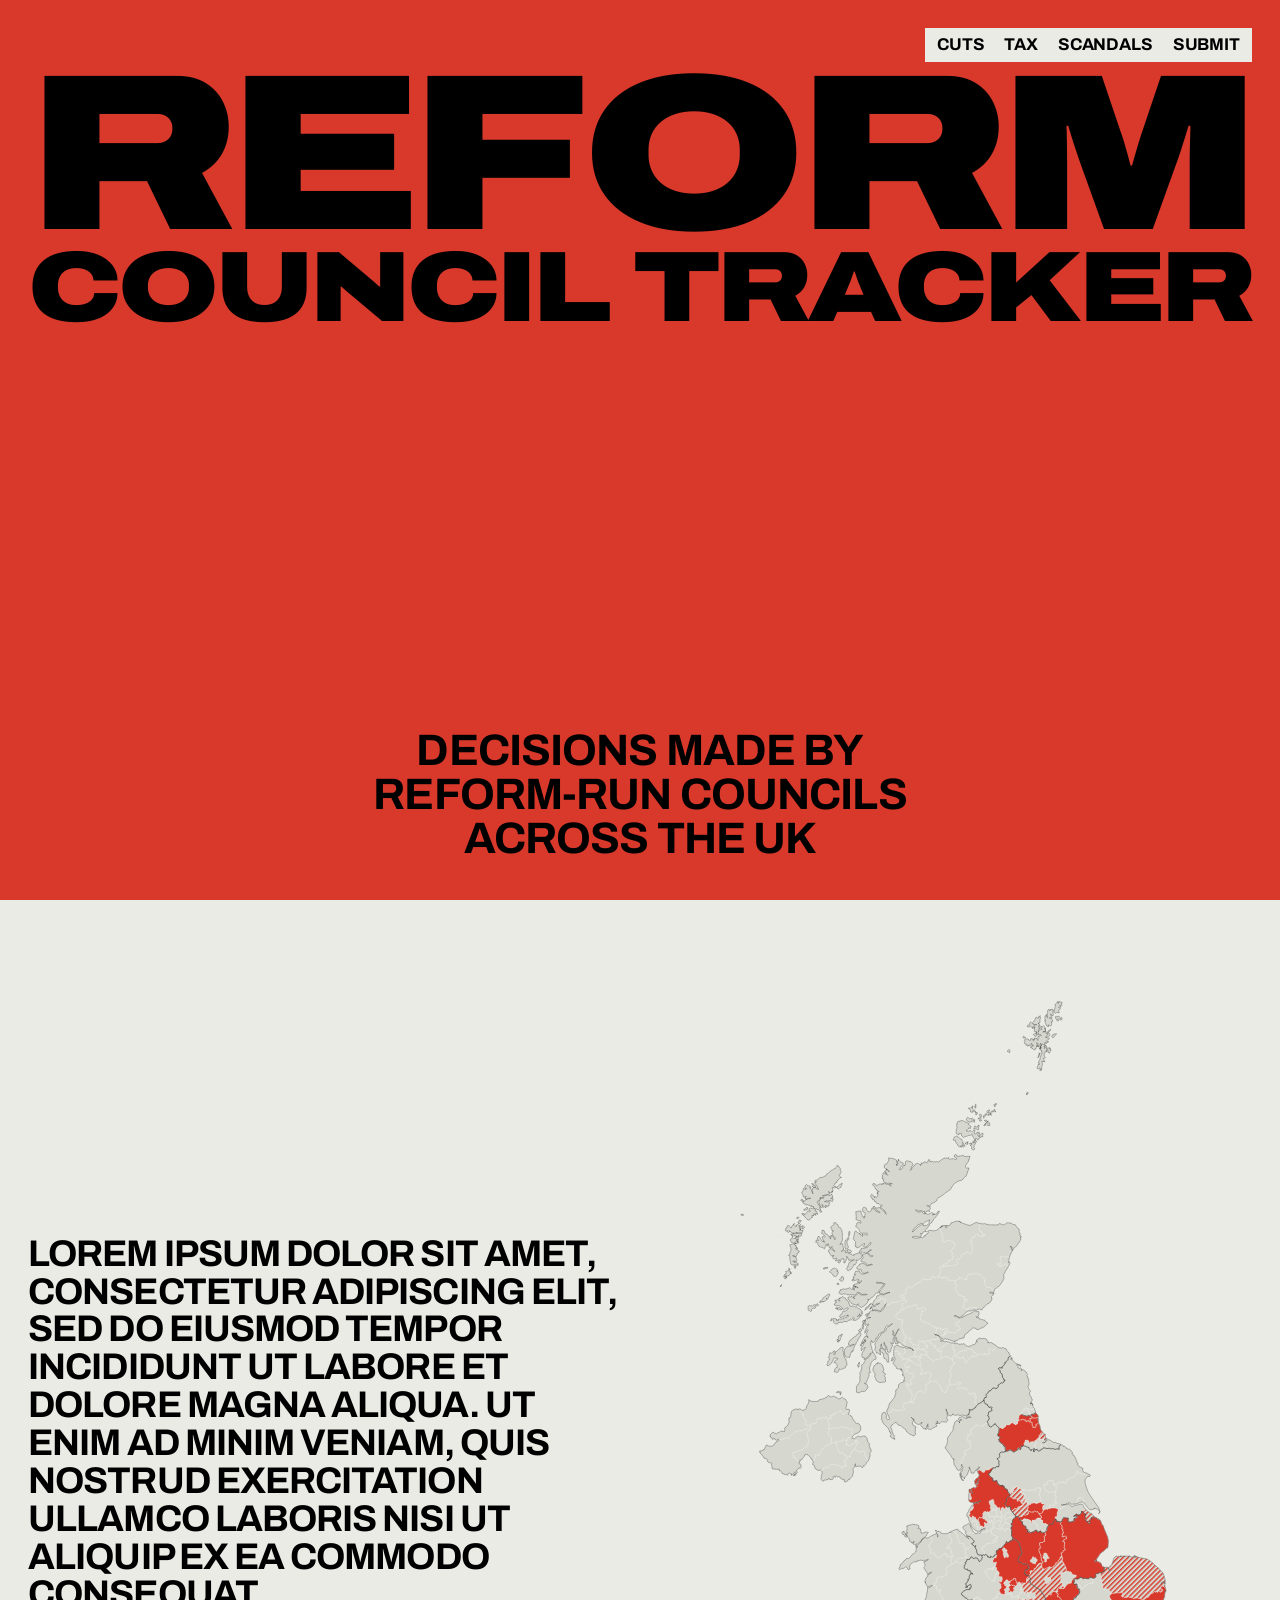
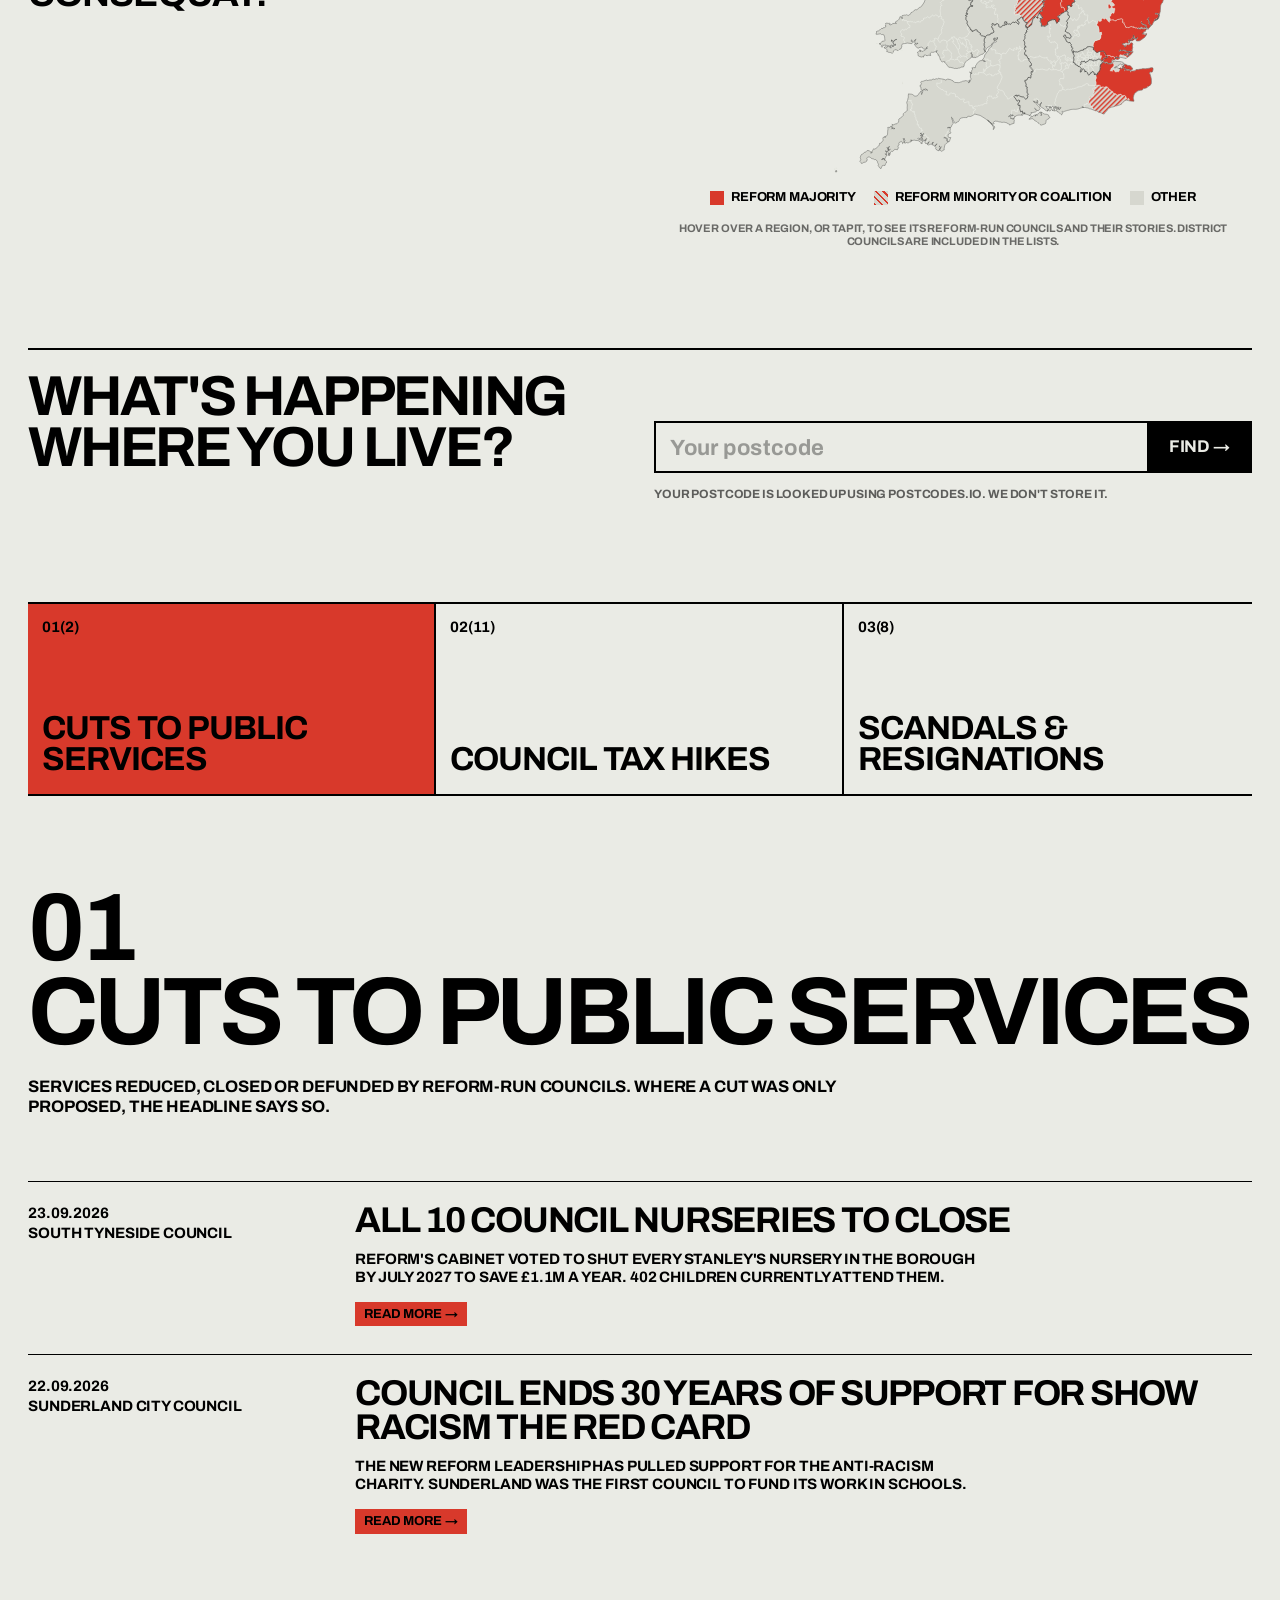
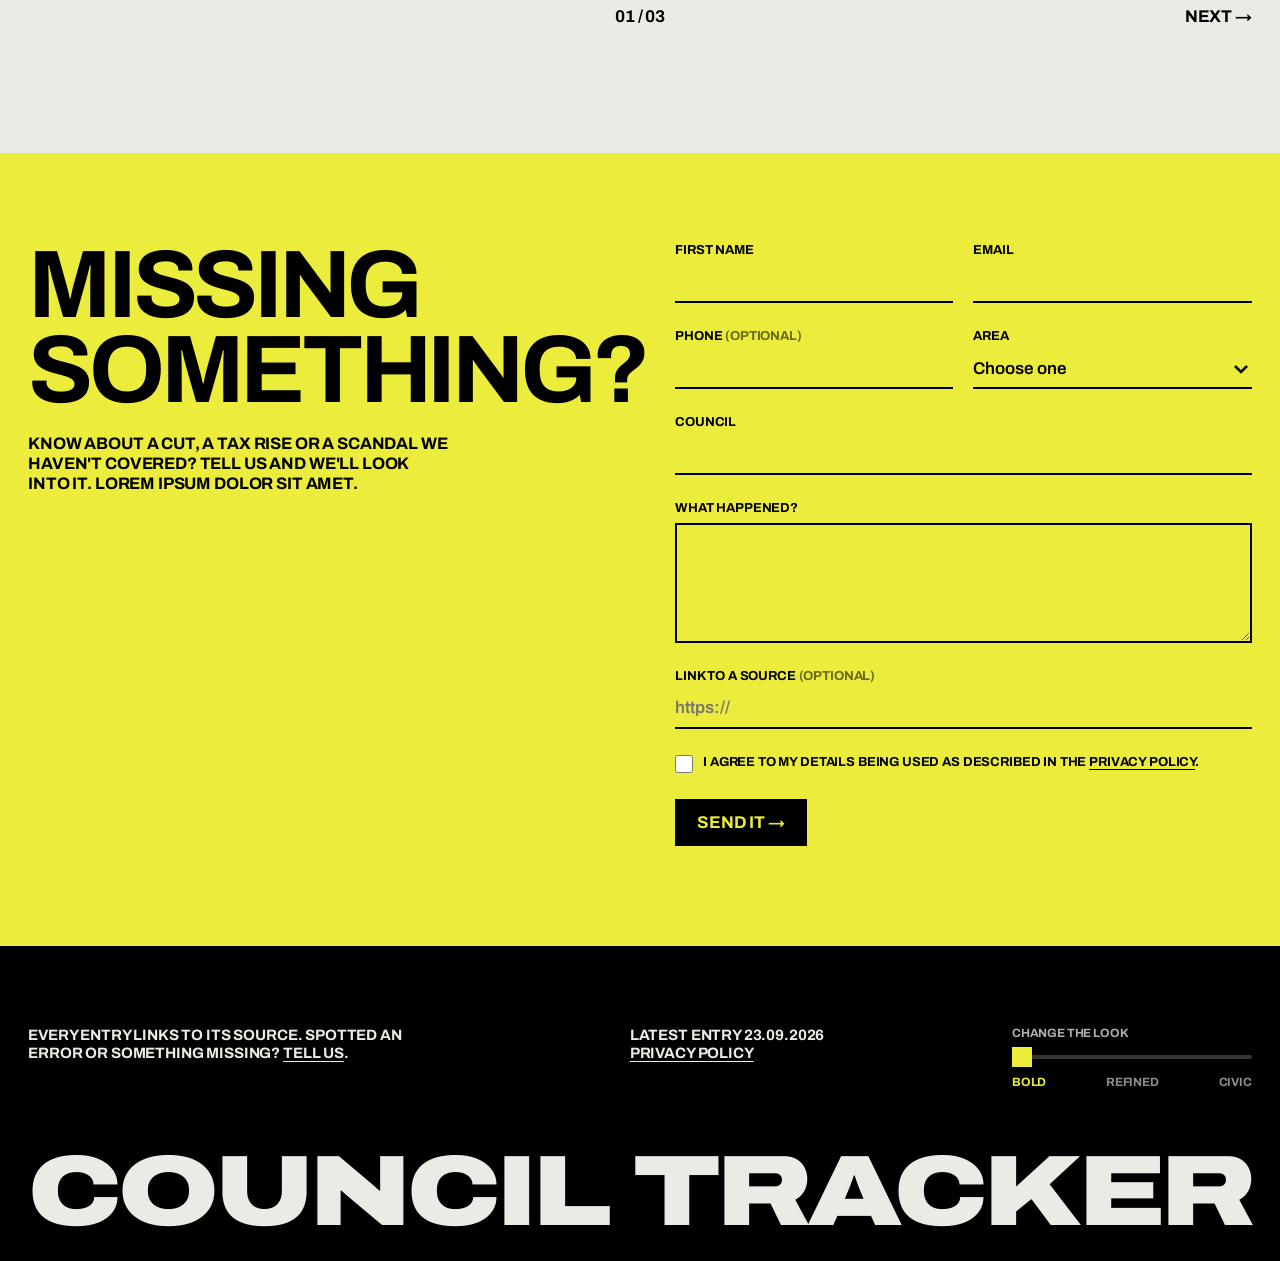
==== commit e9450dc9: "Add files via upload" ====
--- a/index.html
+++ b/index.html
@@ -134,19 +134,25 @@
     .map-tip span { display: block; }
     .map-tip .note { margin-top: 8px; opacity: 0.7; }
     .map-tip.pinned { pointer-events: auto; padding-right: 34px; }
-    .map-tip .tip-stories { margin-top: 10px; padding-top: 9px; border-top: 1px solid color-mix(in srgb, currentColor 30%, transparent); }
-    .map-tip .tip-stories b { display: block; font-size: 15px; margin-bottom: 5px; }
-    .map-tip .tip-stories ul { list-style: none; margin: 0; padding: 0; display: grid; gap: 3px; }
-    .map-tip .tip-stories li { display: flex; align-items: center; gap: 7px; }
-    .map-tip .tip-stories li i { width: 9px; height: 9px; background: var(--accent); flex: none; outline: 1px solid color-mix(in srgb, currentColor 40%, transparent); }
-    .map-tip .tip-stories li em { font-style: normal; margin-left: auto; padding-left: 12px; }
+    .map-tip { max-width: 320px; }
+    .map-tip .tip-sub { display: block; font-size: 12px; opacity: 0.75; margin-top: -2px; }
+    .map-tip .tip-list { list-style: none; margin: 10px 0 0; padding: 9px 0 0; border-top: 1px solid color-mix(in srgb, currentColor 30%, transparent); display: grid; gap: 2px; }
+    .map-tip .tip-list li > a, .map-tip .tip-list li:not(:has(a)) { display: flex; align-items: center; gap: 8px; padding: 3px 4px; margin: 0 -4px; }
+    .map-tip .tip-list li span { flex: 1; }
+    .map-tip .tip-list li small { font-size: 10px; opacity: 0.7; }
+    .map-tip .tip-list li i { width: 10px; height: 10px; flex: none; }
+    .map-tip .tip-list li i.maj { background: var(--map-reform); }
+    .map-tip .tip-list li i.min { background: repeating-linear-gradient(45deg, var(--map-reform) 0 2px, var(--map-other) 2px 4px); }
+    .map-tip .tip-list li i.oth { background: var(--map-other); }
+    .map-tip .tip-list li em { font-style: normal; padding-left: 10px; }
+    .map-tip .tip-list li em.none { font-size: 10px; opacity: 0.6; }
+    .map-tip .tip-list li.quiet span { opacity: 0.65; }
+    .map-tip .tip-list li.here { background: color-mix(in srgb, currentColor 12%, transparent); }
+    .map-tip .tip-list a:hover, .map-tip .tip-list a:focus-visible { background: var(--map-reform); color: var(--ink); outline: none; }
+    .map-tip.docked { position: static; max-width: none; width: 100%; margin-top: 4px; }
+    #uk-map .regions path { fill: transparent; stroke: var(--ink); stroke-width: 0.9; stroke-opacity: 0.45; pointer-events: none; cursor: default; }
+    #uk-map .regions path.on { fill: color-mix(in srgb, var(--ink) 7%, transparent); stroke-width: 2; stroke-opacity: 1; }
     .map-tip .tip-hint { display: block; margin-top: 10px; font-size: 11px; opacity: 0.6; }
-    .map-tip .tip-btn {
-      display: inline-block; margin-top: 12px;
-      background: var(--yellow); color: var(--ink);
-      padding: 7px 11px 6px; font-size: 13px;
-    }
-    .map-tip .tip-btn:hover, .map-tip .tip-btn:focus-visible { background: var(--red); outline: none; }
     .map-tip .tip-close {
       position: absolute; top: 6px; right: 6px;
       appearance: none; border: 0; background: none; color: inherit; cursor: pointer;
@@ -431,7 +437,7 @@
         <span><i class="k-min"></i>Reform minority or coalition</span>
         <span><i class="k-oth"></i>Other</span>
       </div>
-      <p class="map-foot">Shows county and unitary councils. District councils are included in postcode searches.</p>
+      <p class="map-foot">Hover over a region, or tap it, to see its Reform-run councils and their stories. District councils are included in the lists.</p>
     </div>
   </section>
 
@@ -678,52 +684,84 @@
     });
 
     // ---- Map --------------------------------------------------------------
+    // Councils are drawn and shaded individually; hovering works by region.
     const mapEl = document.getElementById('uk-map');
     const tipEl = document.querySelector('.map-tip');
+    const tipHome = tipEl.parentNode;
+    const mapWrap = document.querySelector('.map-wrap');
     const SVGNS = 'http://www.w3.org/2000/svg';
     mapEl.setAttribute('viewBox', MAP_VIEWBOX);
+
+    const councilLayer = document.createElementNS(SVGNS, 'g');
+    const regionLayer  = document.createElementNS(SVGNS, 'g');
+    councilLayer.setAttribute('class', 'councils');
+    regionLayer.setAttribute('class', 'regions');
+    mapEl.append(councilLayer, regionLayer);
 
     MAP_SHAPES.forEach(shape => {
       const p = document.createElementNS(SVGNS, 'path');
       p.setAttribute('d', shape.d);
       p.dataset.code = shape.code;
       p.dataset.name = shape.name;
+      p.dataset.region = shape.region;
       const c = reformByCode[shape.code];
       if (c) p.classList.add(c.control === 'majority' ? 'reform' : 'reform-min');
-      mapEl.appendChild(p);
-    });
-
-    // Hovering shows a preview that follows the pointer. Clicking (or tapping) an area pins
-    // the box in place so its "See stories" button can be clicked.
+      councilLayer.appendChild(p);
+    });
+    const regionPaths = {};
+    MAP_REGIONS.forEach(r => {
+      const p = document.createElementNS(SVGNS, 'path');
+      p.setAttribute('d', r.d);
+      regionLayer.appendChild(p);
+      regionPaths[r.code] = p;
+    });
+    const regionName = Object.fromEntries(MAP_REGIONS.map(r => [r.code, r.name]));
+
+    // Short names for lists: "Durham County Council" -> "Durham"
+    const shortName = n => n.replace(/\s+(County|Metropolitan Borough|Metropolitan District|London Borough|Borough|District|City)?\s*Council$/, '');
+
+    // The councils to list for a region: every Reform-run council in it, plus any other
+    // council in it that has stories
+    function regionCouncils(code) {
+      const list = COUNCILS.filter(c => COUNCIL_REGION[c.code] === code)
+        .map(c => ({ name: c.name, reform: c, n: entriesFor(c.name).length }));
+      const seen = new Set(list.map(x => norm(x.name)));
+      MAP_SHAPES.filter(s => s.region === code && !reformByCode[s.code]).forEach(s => {
+        const n = entriesFor(s.name).length;
+        const name = allEntries().find(({ e }) => norm(e.council) === norm(s.name))?.e.council;
+        if (n && !seen.has(norm(s.name))) { list.push({ name: name || s.name, reform: null, n }); seen.add(norm(s.name)); }
+      });
+      return list;
+    }
+
+    // Hovering shows a preview; clicking (or tapping) a region pins the list so its links work
     let pinned = null;
 
-    function tipHTML(path, isPinned) {
-      const c = reformByCode[path.dataset.code];
-      const name = c ? c.name : path.dataset.name;
-      const list = entriesFor(name);
-      const bySection = SECTIONS.map(s => ({ s, n: list.filter(x => x.s === s).length })).filter(x => x.n);
-      const canOpen = list.length > 0 || !!c;
-
-      const status = c
-        ? `<span class="tag">${CONTROL_LABEL[c.control]}</span>
-           ${c.control === 'majority' ? `<span>Majority of ${c.seats * 2 - c.totalSeats}</span>` : ''}
-           <span>${c.seats} of ${c.totalSeats} seats</span>
-           <span>In control since ${monthYear(c.since)} (${timeSince(c.since)})</span>
-           ${c.note ? `<span class="note">${esc(c.note)}</span>` : ''}`
-        : `<span>Not Reform-run</span>`;
-
-      const stories = list.length
-        ? `<div class="tip-stories"><b>${storyCount(list.length)}</b>
-             <ul>${bySection.map(({ s, n }) => `<li data-section="${esc(s.id)}"><i></i>${esc(s.navLabel || s.label)}<em>${n}</em></li>`).join('')}</ul></div>`
-        : (c ? `<div class="tip-stories"><b>No stories yet</b></div>` : '');
-
-      const action = !canOpen ? ''
-        : isPinned
-          ? `<a class="tip-btn" href="${councilUrl(name)}">${list.length ? `See ${storyCount(list.length)}` : 'Council page'} &rarr;</a>`
-          : `<span class="tip-hint">Click the area to open</span>`;
+    function tipHTML(regionCode, hoveredName, isPinned) {
+      const list = regionCouncils(regionCode).sort((a, b) =>
+        (norm(b.name) === norm(hoveredName)) - (norm(a.name) === norm(hoveredName)) || b.n - a.n || a.name.localeCompare(b.name));
+      const reformCount = list.filter(x => x.reform).length;
+      const stories = list.reduce((t, x) => t + x.n, 0);
+
+      const sub = reformCount
+        ? `${reformCount} Reform-run council${reformCount === 1 ? '' : 's'} · ${storyCount(stories)}`
+        : (stories ? storyCount(stories) : 'No Reform-run councils');
+
+      const rows = list.map(x => {
+        const label = `${esc(shortName(x.name))}${x.reform && x.reform.control !== 'majority' ? ` <small>(${x.reform.control})</small>` : ''}${x.reform ? '' : ' <small>(not Reform-run)</small>'}`;
+        const count = x.n ? `<em>${x.n}</em>` : '<em class="none">no stories yet</em>';
+        const inner = `<i class="${x.reform ? (x.reform.control === 'majority' ? 'maj' : 'min') : 'oth'}"></i><span>${label}</span>${count}`;
+        const cls = `${x.n ? '' : 'quiet'}${norm(x.name) === norm(hoveredName) ? ' here' : ''}`;
+        return isPinned
+          ? `<li class="${cls}"><a href="${councilUrl(x.name)}">${inner}</a></li>`
+          : `<li class="${cls}">${inner}</li>`;
+      }).join('');
 
       return `${isPinned ? '<button type="button" class="tip-close" aria-label="Close">&times;</button>' : ''}
-        <strong>${esc(name)}</strong>${status}${stories}${action}`;
+        <strong>${esc(regionName[regionCode] || '')}</strong>
+        <span class="tip-sub">${sub}</span>
+        ${rows ? `<ul class="tip-list">${rows}</ul>` : ''}
+        ${rows ? (isPinned ? '<span class="tip-hint">Choose a council to see its stories</span>' : '<span class="tip-hint">Click the region to open this list</span>') : ''}`;
     }
 
     function placeTip(x, y) {
@@ -734,24 +772,36 @@
       tipEl.style.top  = top + 'px';
     }
 
+    // On phones a pinned list sits under the map instead of floating
+    const narrow = matchMedia('(max-width: 720px)');
+
     function showTip(path, x, y, isPinned = false) {
-      tipEl.innerHTML = tipHTML(path, isPinned);
+      tipEl.innerHTML = tipHTML(path.dataset.region, reformByCode[path.dataset.code]?.name || path.dataset.name, isPinned);
+      const docked = isPinned && narrow.matches;
+      if (docked && tipEl.parentNode !== mapWrap) mapWrap.appendChild(tipEl);
+      if (!docked && tipEl.parentNode !== tipHome) tipHome.appendChild(tipEl);
       tipEl.classList.add('show');
       tipEl.classList.toggle('pinned', isPinned);
-      placeTip(x, y);
+      tipEl.classList.toggle('docked', docked);
+      if (docked) { tipEl.style.left = tipEl.style.top = ''; tipEl.scrollIntoView({ block: 'nearest' }); }
+      else placeTip(x, y);
     }
 
     function activate(path) {
+      const region = path.dataset.region;
+      Object.entries(regionPaths).forEach(([code, p]) => p.classList.toggle('on', code === region));
       if (path.classList.contains('active')) return;
-      mapEl.querySelector('.active')?.classList.remove('active');
+      councilLayer.querySelector('.active')?.classList.remove('active');
       path.classList.add('active');
-      mapEl.appendChild(path); // bring to front so its outline shows fully
+      councilLayer.appendChild(path); // bring to front so its outline shows fully
     }
 
     function hideTip() {
       pinned = null;
-      tipEl.classList.remove('show', 'pinned');
-      mapEl.querySelector('.active')?.classList.remove('active');
+      tipEl.classList.remove('show', 'pinned', 'docked');
+      if (tipEl.parentNode !== tipHome) tipHome.appendChild(tipEl);
+      councilLayer.querySelector('.active')?.classList.remove('active');
+      regionLayer.querySelector('.on')?.classList.remove('on');
     }
 
     mapEl.addEventListener('pointermove', e => {
@@ -769,7 +819,7 @@
       pinned = path;
       activate(path);
       showTip(path, e.clientX, e.clientY, true);
-      tipEl.querySelector('.tip-btn')?.focus({ preventScroll: true });
+      tipEl.querySelector('.tip-list a')?.focus({ preventScroll: true });
     });
 
     tipEl.addEventListener('click', e => { if (e.target.closest('.tip-close')) hideTip(); });
@@ -777,7 +827,9 @@
       if (pinned && !mapEl.contains(e.target) && !tipEl.contains(e.target)) hideTip();
     });
     document.addEventListener('keydown', e => { if (e.key === 'Escape' && pinned) hideTip(); });
-    window.addEventListener('scroll', () => { if (tipEl.classList.contains('show')) hideTip(); }, { passive: true });
+    window.addEventListener('scroll', () => {
+      if (tipEl.classList.contains('show') && !tipEl.classList.contains('docked')) hideTip();
+    }, { passive: true });
 
     // ---- Postcode lookup --------------------------------------------------
     const pcForm    = document.querySelector('.pc-form');
--- a/looks.css
+++ b/looks.css
@@ -406,16 +406,19 @@
 /* ==========================================================================
    Map box story counts and council feed pages
    ========================================================================== */
-[data-look="refined"] .map-tip .tip-btn { background: var(--green); color: #fff; border-radius: 99px; font-weight: 600; padding: 8px 15px 7px; }
-[data-look="refined"] .map-tip .tip-btn:hover, [data-look="refined"] .map-tip .tip-btn:focus-visible { background: #1a3324; }
-[data-look="refined"] .map-tip .tip-stories { border-top-color: var(--rule); }
-[data-look="refined"] .map-tip .tip-stories li i { border-radius: 50%; outline: 0; }
-[data-look="refined"] .map-tip .tip-stories b { font-weight: 600; }
-
-[data-look="civic"] .map-tip .tip-btn { background: var(--red); color: #fff; font-family: var(--caslon); font-weight: 700; text-transform: uppercase; letter-spacing: 0.1em; font-size: 11px; padding: 8px 12px 7px; }
-[data-look="civic"] .map-tip .tip-btn:hover, [data-look="civic"] .map-tip .tip-btn:focus-visible { background: var(--navy); }
-[data-look="civic"] .map-tip .tip-stories b { font-family: var(--caslon); text-transform: uppercase; letter-spacing: 0.05em; font-size: 13px; }
-[data-look="civic"] .map-tip .tip-stories li, [data-look="civic"] .map-tip .tip-hint { font-variant: small-caps; text-transform: lowercase; letter-spacing: 0.08em; }
+[data-look="refined"] .map-tip .tip-list { border-top-color: var(--rule); }
+[data-look="refined"] .map-tip .tip-list li i { border-radius: 50%; }
+[data-look="refined"] .map-tip .tip-list li > a { border-radius: 6px; }
+[data-look="refined"] .map-tip .tip-list a:hover, [data-look="refined"] .map-tip .tip-list a:focus-visible { background: var(--sage); color: var(--green); }
+[data-look="refined"] .map-tip .tip-list li.here { background: #f3f1ec; }
+[data-look="refined"] #uk-map .regions path { stroke: #9a9588; }
+[data-look="refined"] #uk-map .regions path.on { stroke: var(--green); fill: rgba(35, 65, 47, 0.06); }
+
+[data-look="civic"] .map-tip .tip-sub, [data-look="civic"] .map-tip .tip-hint { font-style: italic; }
+[data-look="civic"] .map-tip .tip-list { border-top: 1px solid var(--navy); }
+[data-look="civic"] .map-tip .tip-list a:hover, [data-look="civic"] .map-tip .tip-list a:focus-visible { background: var(--red); color: #fff; }
+[data-look="civic"] .map-tip .tip-list li.here { background: #f1ead9; }
+[data-look="civic"] #uk-map .regions path.on { fill: rgba(29, 43, 83, 0.06); }
 
 /* Council feed page */
 [data-look="refined"] .facts { border-top: 1px solid var(--rule); }
